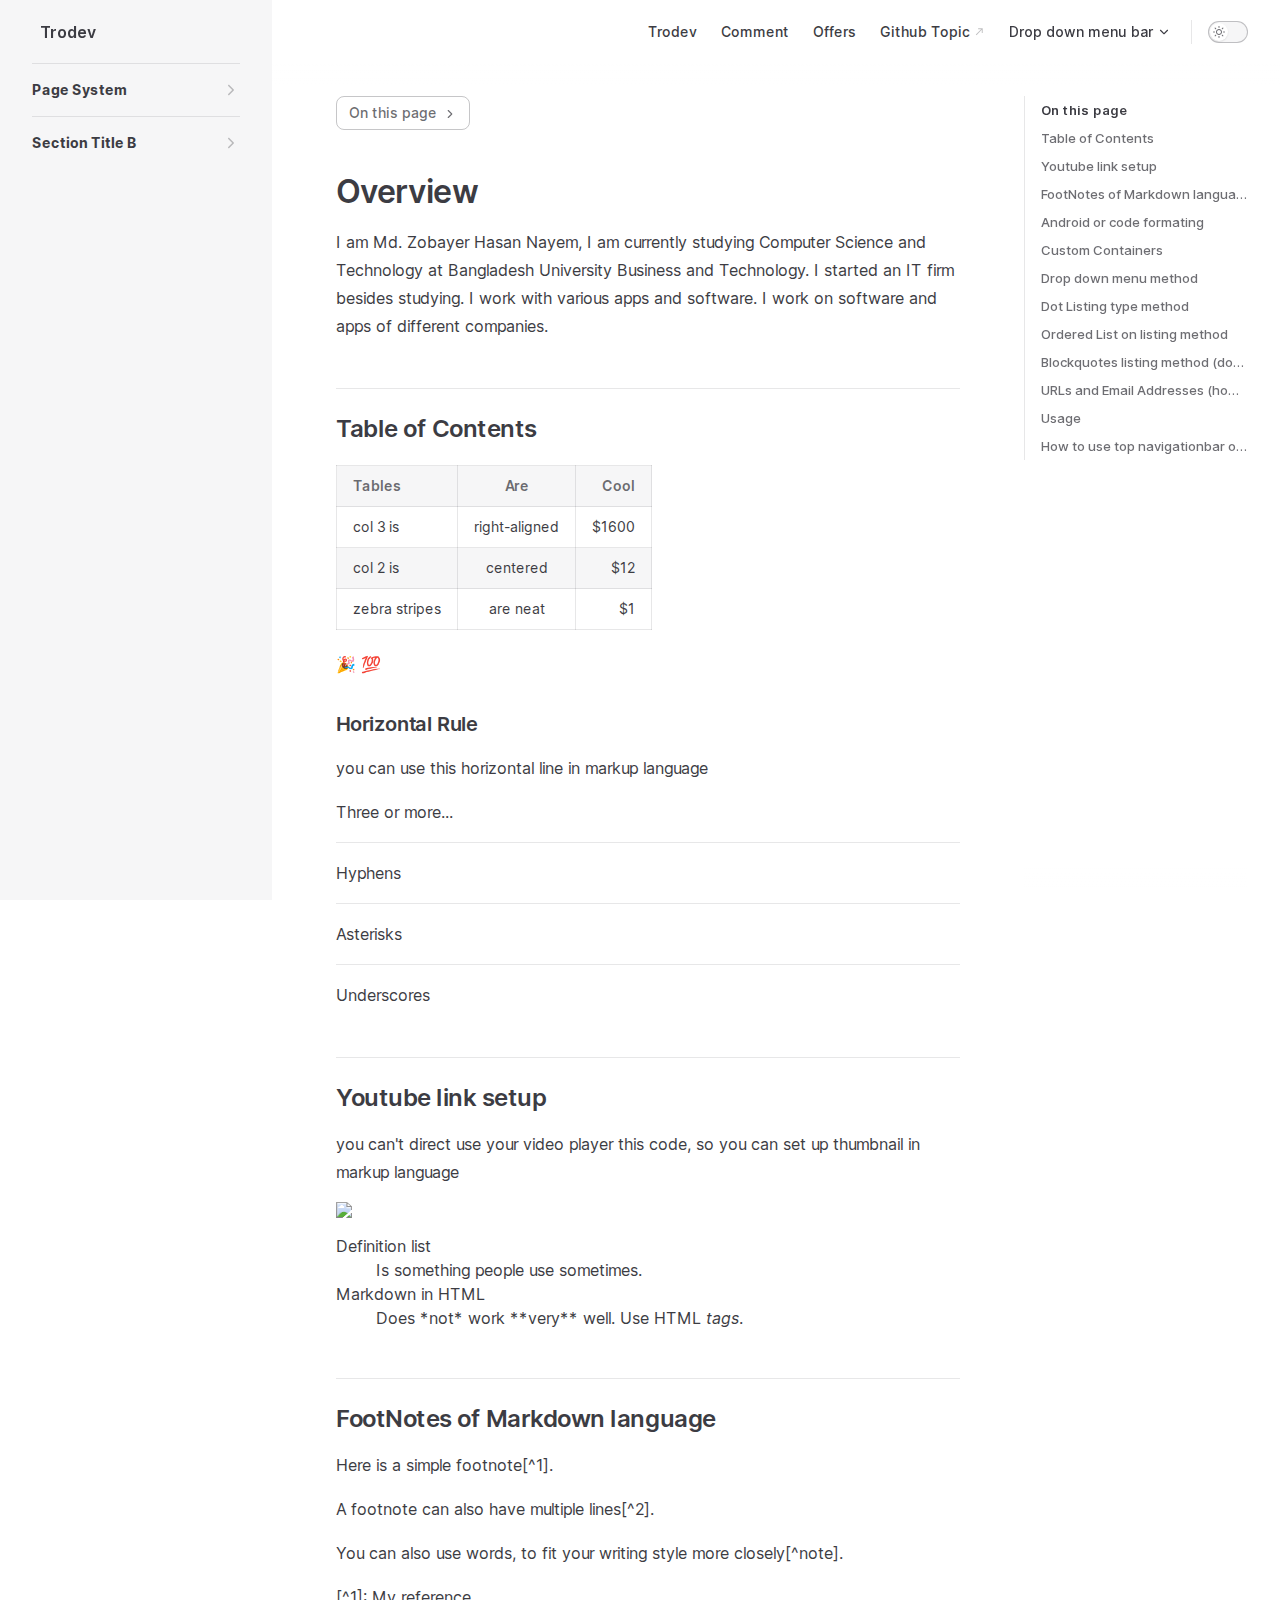
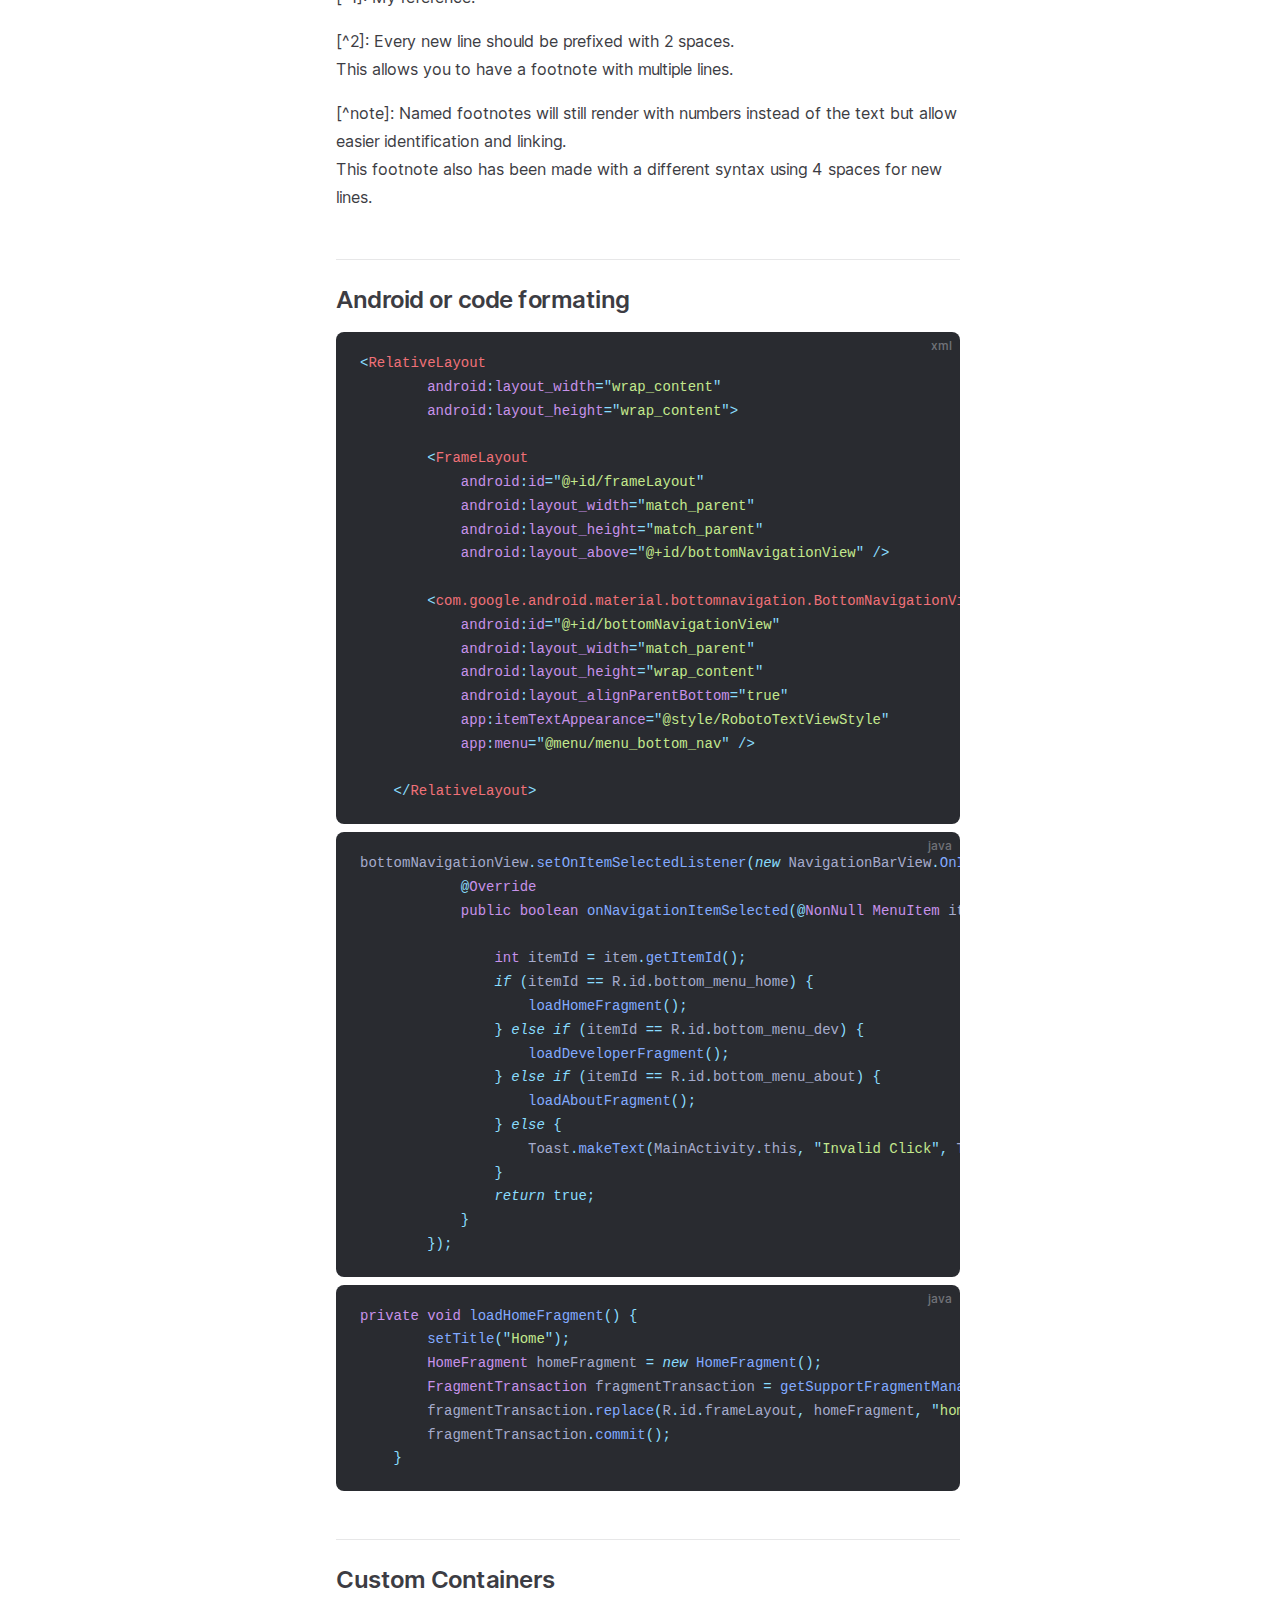
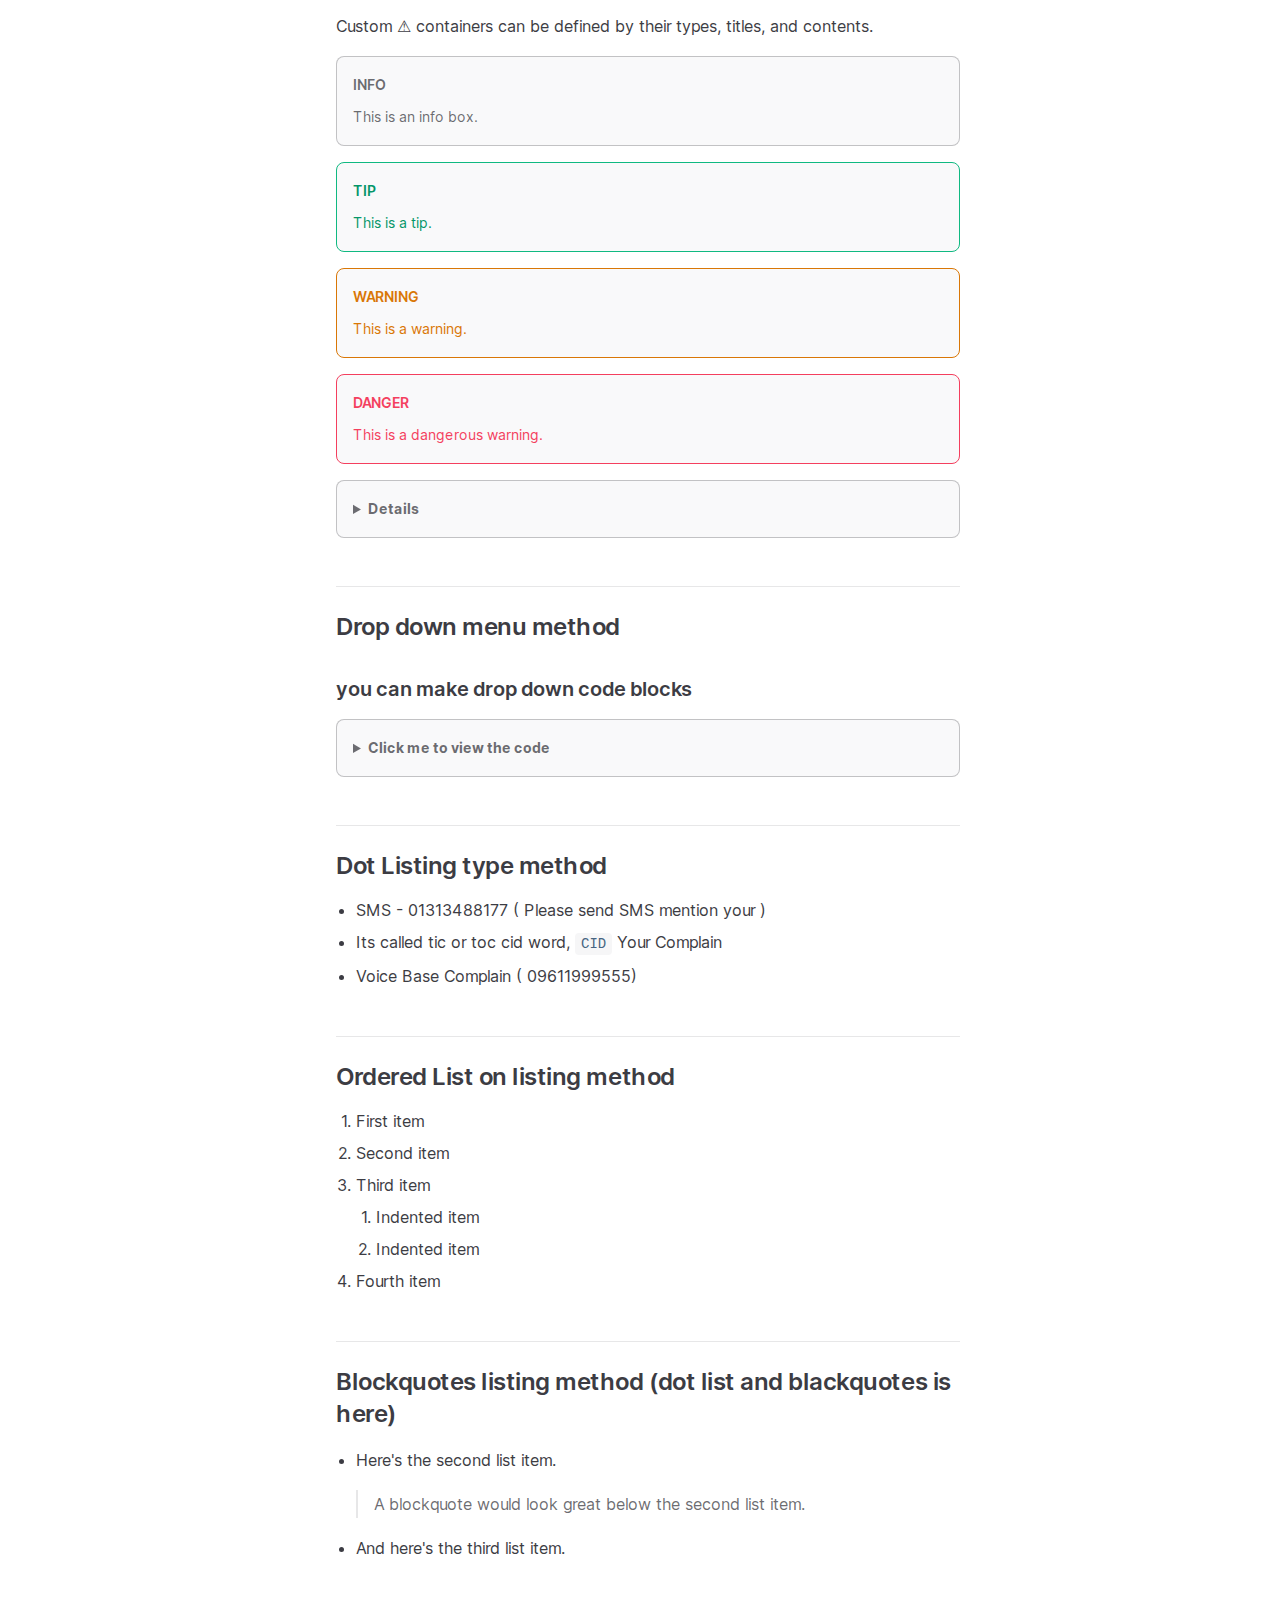
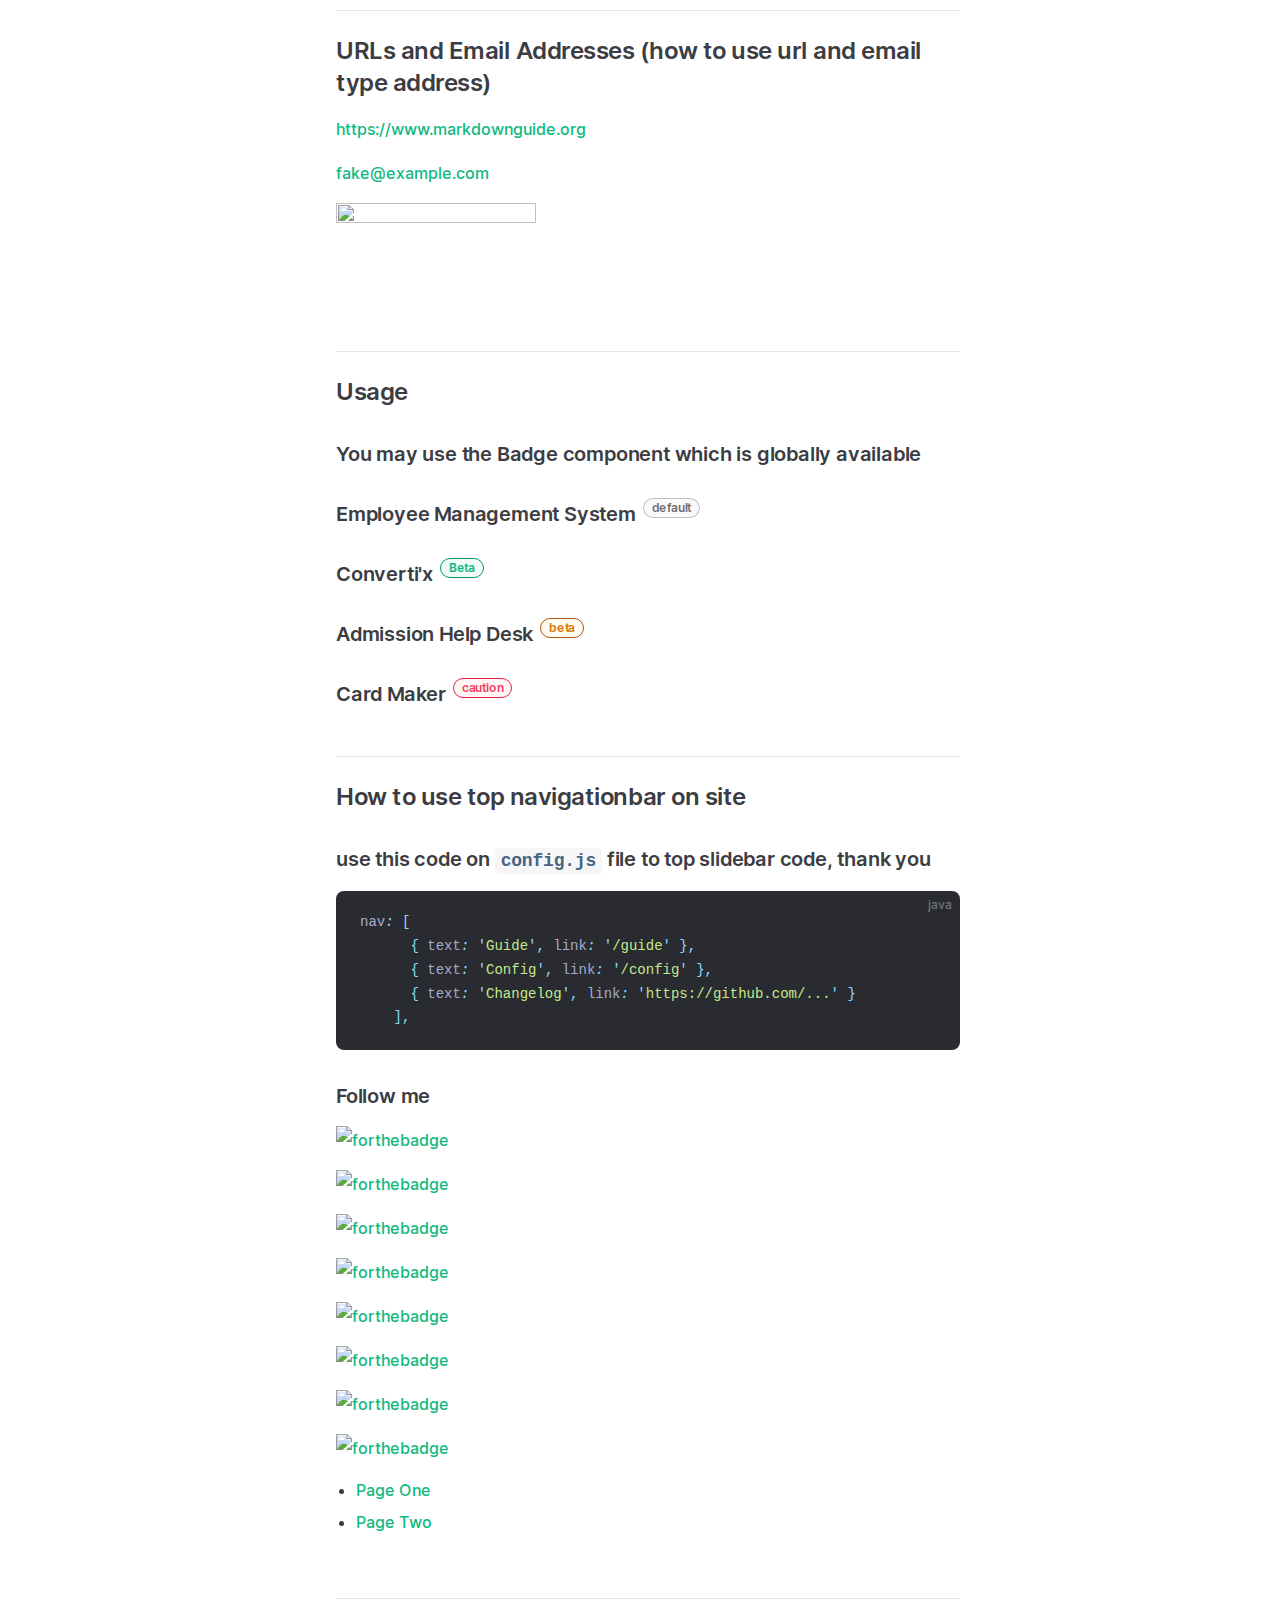
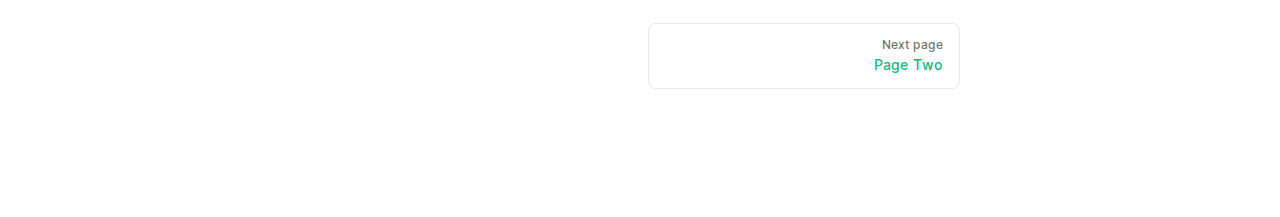
==== offers/index.html @ 1a34e414 "upload" ====
<!DOCTYPE html>
<html lang="en-US" dir="ltr">
  <head>
    <meta charset="utf-8">
    <meta name="viewport" content="width=device-width,initial-scale=1">
    <title>Overview | VitePress</title>
    <meta name="description" content="A VitePress site">
    <link rel="preload stylesheet" href="/assets/style.7b8b1841.css" as="style">
    <script type="module" src="/assets/app.e21450f7.js"></script>
    <link rel="preload" href="/assets/inter-roman-latin.2ed14f66.woff2" as="font" type="font/woff2" crossorigin="">
  <link rel="modulepreload" href="/assets/chunks/framework.d7e37bdc.js">
  <link rel="modulepreload" href="/assets/chunks/theme.c1c2a19f.js">
  <link rel="modulepreload" href="/assets/offers_index.md.376a1ff5.lean.js">
  <script id="check-dark-light">(()=>{const e=localStorage.getItem("vitepress-theme-appearance")||"",a=window.matchMedia("(prefers-color-scheme: dark)").matches;(!e||e==="auto"?a:e==="dark")&&document.documentElement.classList.add("dark")})();</script>
  </head>
  <body>
    <div id="app"><div class="Layout" data-v-b2cf3e0b><!--[--><!--]--><!--[--><span tabindex="-1" data-v-c8616af1></span><a href="#VPContent" class="VPSkipLink visually-hidden" data-v-c8616af1> Skip to content </a><!--]--><!----><header class="VPNav" data-v-b2cf3e0b data-v-7e5bc4a5><div class="VPNavBar has-sidebar" data-v-7e5bc4a5 data-v-94c81dcc><div class="container" data-v-94c81dcc><div class="title" data-v-94c81dcc><div class="VPNavBarTitle has-sidebar" data-v-94c81dcc data-v-f4ef19a3><a class="title" href="/" data-v-f4ef19a3><!--[--><!--]--><!--[--><img class="VPImage logo" src="/asstes/trodev.png" alt data-v-6db2186b><!--]--><!--[-->Trodev<!--]--><!--[--><!--]--></a></div></div><div class="content" data-v-94c81dcc><div class="curtain" data-v-94c81dcc></div><div class="content-body" data-v-94c81dcc><!--[--><!--]--><div class="VPNavBarSearch search" style="--vp-meta-key:&#39;Meta&#39;;" data-v-94c81dcc><!----></div><nav aria-labelledby="main-nav-aria-label" class="VPNavBarMenu menu" data-v-94c81dcc data-v-7f418b0f><span id="main-nav-aria-label" class="visually-hidden" data-v-7f418b0f>Main Navigation</span><!--[--><!--[--><a class="VPLink link VPNavBarMenuLink" href="/index.html" tabindex="0" data-v-7f418b0f data-v-37adc828 data-v-8f4dc553><!--[-->Trodev<!--]--><!----></a><!--]--><!--[--><a class="VPLink link VPNavBarMenuLink" href="/page-two.html" tabindex="0" data-v-7f418b0f data-v-37adc828 data-v-8f4dc553><!--[-->Comment<!--]--><!----></a><!--]--><!--[--><a class="VPLink link VPNavBarMenuLink" href="/offers/index.html" tabindex="0" data-v-7f418b0f data-v-37adc828 data-v-8f4dc553><!--[-->Offers<!--]--><!----></a><!--]--><!--[--><a class="VPLink link VPNavBarMenuLink" href="https://github.com/zobayerdev/" target="_blank" rel="noreferrer" tabindex="0" data-v-7f418b0f data-v-37adc828 data-v-8f4dc553><!--[-->Github Topic<!--]--><svg xmlns="http://www.w3.org/2000/svg" aria-hidden="true" focusable="false" height="24px" viewbox="0 0 24 24" width="24px" class="icon" data-v-8f4dc553><path d="M0 0h24v24H0V0z" fill="none"></path><path d="M9 5v2h6.59L4 18.59 5.41 20 17 8.41V15h2V5H9z"></path></svg></a><!--]--><!--[--><div class="VPFlyout VPNavBarMenuGroup" data-v-7f418b0f data-v-764effdf><button type="button" class="button" aria-haspopup="true" aria-expanded="false" data-v-764effdf><span class="text" data-v-764effdf><!----> Drop down menu bar <svg xmlns="http://www.w3.org/2000/svg" aria-hidden="true" focusable="false" viewbox="0 0 24 24" class="text-icon" data-v-764effdf><path d="M12,16c-0.3,0-0.5-0.1-0.7-0.3l-6-6c-0.4-0.4-0.4-1,0-1.4s1-0.4,1.4,0l5.3,5.3l5.3-5.3c0.4-0.4,1-0.4,1.4,0s0.4,1,0,1.4l-6,6C12.5,15.9,12.3,16,12,16z"></path></svg></span></button><div class="menu" data-v-764effdf><div class="VPMenu" data-v-764effdf data-v-e7ea1737><div class="items" data-v-e7ea1737><!--[--><!--[--><div class="VPMenuLink" data-v-e7ea1737 data-v-d2c93bab><a class="VPLink link" href="/item-1.html" data-v-d2c93bab data-v-8f4dc553><!--[-->Item A<!--]--><!----></a></div><!--]--><!--[--><div class="VPMenuLink" data-v-e7ea1737 data-v-d2c93bab><a class="VPLink link" href="/item-2.html" data-v-d2c93bab data-v-8f4dc553><!--[-->Item B<!--]--><!----></a></div><!--]--><!--[--><div class="VPMenuLink" data-v-e7ea1737 data-v-d2c93bab><a class="VPLink link" href="/item-3.html" data-v-d2c93bab data-v-8f4dc553><!--[-->Item C<!--]--><!----></a></div><!--]--><!--]--></div><!--[--><!--]--></div></div></div><!--]--><!--]--></nav><!----><div class="VPNavBarAppearance appearance" data-v-94c81dcc data-v-f6a63727><label title="toggle dark mode" data-v-f6a63727 data-v-a9c8afb8><button class="VPSwitch VPSwitchAppearance" type="button" role="switch" aria-checked="false" data-v-a9c8afb8 data-v-f3c41672><span class="check" data-v-f3c41672><span class="icon" data-v-f3c41672><!--[--><svg xmlns="http://www.w3.org/2000/svg" aria-hidden="true" focusable="false" viewbox="0 0 24 24" class="sun" data-v-a9c8afb8><path d="M12,18c-3.3,0-6-2.7-6-6s2.7-6,6-6s6,2.7,6,6S15.3,18,12,18zM12,8c-2.2,0-4,1.8-4,4c0,2.2,1.8,4,4,4c2.2,0,4-1.8,4-4C16,9.8,14.2,8,12,8z"></path><path d="M12,4c-0.6,0-1-0.4-1-1V1c0-0.6,0.4-1,1-1s1,0.4,1,1v2C13,3.6,12.6,4,12,4z"></path><path d="M12,24c-0.6,0-1-0.4-1-1v-2c0-0.6,0.4-1,1-1s1,0.4,1,1v2C13,23.6,12.6,24,12,24z"></path><path d="M5.6,6.6c-0.3,0-0.5-0.1-0.7-0.3L3.5,4.9c-0.4-0.4-0.4-1,0-1.4s1-0.4,1.4,0l1.4,1.4c0.4,0.4,0.4,1,0,1.4C6.2,6.5,5.9,6.6,5.6,6.6z"></path><path d="M19.8,20.8c-0.3,0-0.5-0.1-0.7-0.3l-1.4-1.4c-0.4-0.4-0.4-1,0-1.4s1-0.4,1.4,0l1.4,1.4c0.4,0.4,0.4,1,0,1.4C20.3,20.7,20,20.8,19.8,20.8z"></path><path d="M3,13H1c-0.6,0-1-0.4-1-1s0.4-1,1-1h2c0.6,0,1,0.4,1,1S3.6,13,3,13z"></path><path d="M23,13h-2c-0.6,0-1-0.4-1-1s0.4-1,1-1h2c0.6,0,1,0.4,1,1S23.6,13,23,13z"></path><path d="M4.2,20.8c-0.3,0-0.5-0.1-0.7-0.3c-0.4-0.4-0.4-1,0-1.4l1.4-1.4c0.4-0.4,1-0.4,1.4,0s0.4,1,0,1.4l-1.4,1.4C4.7,20.7,4.5,20.8,4.2,20.8z"></path><path d="M18.4,6.6c-0.3,0-0.5-0.1-0.7-0.3c-0.4-0.4-0.4-1,0-1.4l1.4-1.4c0.4-0.4,1-0.4,1.4,0s0.4,1,0,1.4l-1.4,1.4C18.9,6.5,18.6,6.6,18.4,6.6z"></path></svg><svg xmlns="http://www.w3.org/2000/svg" aria-hidden="true" focusable="false" viewbox="0 0 24 24" class="moon" data-v-a9c8afb8><path d="M12.1,22c-0.3,0-0.6,0-0.9,0c-5.5-0.5-9.5-5.4-9-10.9c0.4-4.8,4.2-8.6,9-9c0.4,0,0.8,0.2,1,0.5c0.2,0.3,0.2,0.8-0.1,1.1c-2,2.7-1.4,6.4,1.3,8.4c2.1,1.6,5,1.6,7.1,0c0.3-0.2,0.7-0.3,1.1-0.1c0.3,0.2,0.5,0.6,0.5,1c-0.2,2.7-1.5,5.1-3.6,6.8C16.6,21.2,14.4,22,12.1,22zM9.3,4.4c-2.9,1-5,3.6-5.2,6.8c-0.4,4.4,2.8,8.3,7.2,8.7c2.1,0.2,4.2-0.4,5.8-1.8c1.1-0.9,1.9-2.1,2.4-3.4c-2.5,0.9-5.3,0.5-7.5-1.1C9.2,11.4,8.1,7.7,9.3,4.4z"></path></svg><!--]--></span></span></button></label></div><!----><div class="VPFlyout VPNavBarExtra extra" data-v-94c81dcc data-v-40855f84 data-v-764effdf><button type="button" class="button" aria-haspopup="true" aria-expanded="false" aria-label="extra navigation" data-v-764effdf><svg xmlns="http://www.w3.org/2000/svg" aria-hidden="true" focusable="false" viewbox="0 0 24 24" class="icon" data-v-764effdf><circle cx="12" cy="12" r="2"></circle><circle cx="19" cy="12" r="2"></circle><circle cx="5" cy="12" r="2"></circle></svg></button><div class="menu" data-v-764effdf><div class="VPMenu" data-v-764effdf data-v-e7ea1737><!----><!--[--><!--[--><!----><div class="group" data-v-40855f84><div class="item appearance" data-v-40855f84><p class="label" data-v-40855f84>Appearance</p><div class="appearance-action" data-v-40855f84><label title="toggle dark mode" data-v-40855f84 data-v-a9c8afb8><button class="VPSwitch VPSwitchAppearance" type="button" role="switch" aria-checked="false" data-v-a9c8afb8 data-v-f3c41672><span class="check" data-v-f3c41672><span class="icon" data-v-f3c41672><!--[--><svg xmlns="http://www.w3.org/2000/svg" aria-hidden="true" focusable="false" viewbox="0 0 24 24" class="sun" data-v-a9c8afb8><path d="M12,18c-3.3,0-6-2.7-6-6s2.7-6,6-6s6,2.7,6,6S15.3,18,12,18zM12,8c-2.2,0-4,1.8-4,4c0,2.2,1.8,4,4,4c2.2,0,4-1.8,4-4C16,9.8,14.2,8,12,8z"></path><path d="M12,4c-0.6,0-1-0.4-1-1V1c0-0.6,0.4-1,1-1s1,0.4,1,1v2C13,3.6,12.6,4,12,4z"></path><path d="M12,24c-0.6,0-1-0.4-1-1v-2c0-0.6,0.4-1,1-1s1,0.4,1,1v2C13,23.6,12.6,24,12,24z"></path><path d="M5.6,6.6c-0.3,0-0.5-0.1-0.7-0.3L3.5,4.9c-0.4-0.4-0.4-1,0-1.4s1-0.4,1.4,0l1.4,1.4c0.4,0.4,0.4,1,0,1.4C6.2,6.5,5.9,6.6,5.6,6.6z"></path><path d="M19.8,20.8c-0.3,0-0.5-0.1-0.7-0.3l-1.4-1.4c-0.4-0.4-0.4-1,0-1.4s1-0.4,1.4,0l1.4,1.4c0.4,0.4,0.4,1,0,1.4C20.3,20.7,20,20.8,19.8,20.8z"></path><path d="M3,13H1c-0.6,0-1-0.4-1-1s0.4-1,1-1h2c0.6,0,1,0.4,1,1S3.6,13,3,13z"></path><path d="M23,13h-2c-0.6,0-1-0.4-1-1s0.4-1,1-1h2c0.6,0,1,0.4,1,1S23.6,13,23,13z"></path><path d="M4.2,20.8c-0.3,0-0.5-0.1-0.7-0.3c-0.4-0.4-0.4-1,0-1.4l1.4-1.4c0.4-0.4,1-0.4,1.4,0s0.4,1,0,1.4l-1.4,1.4C4.7,20.7,4.5,20.8,4.2,20.8z"></path><path d="M18.4,6.6c-0.3,0-0.5-0.1-0.7-0.3c-0.4-0.4-0.4-1,0-1.4l1.4-1.4c0.4-0.4,1-0.4,1.4,0s0.4,1,0,1.4l-1.4,1.4C18.9,6.5,18.6,6.6,18.4,6.6z"></path></svg><svg xmlns="http://www.w3.org/2000/svg" aria-hidden="true" focusable="false" viewbox="0 0 24 24" class="moon" data-v-a9c8afb8><path d="M12.1,22c-0.3,0-0.6,0-0.9,0c-5.5-0.5-9.5-5.4-9-10.9c0.4-4.8,4.2-8.6,9-9c0.4,0,0.8,0.2,1,0.5c0.2,0.3,0.2,0.8-0.1,1.1c-2,2.7-1.4,6.4,1.3,8.4c2.1,1.6,5,1.6,7.1,0c0.3-0.2,0.7-0.3,1.1-0.1c0.3,0.2,0.5,0.6,0.5,1c-0.2,2.7-1.5,5.1-3.6,6.8C16.6,21.2,14.4,22,12.1,22zM9.3,4.4c-2.9,1-5,3.6-5.2,6.8c-0.4,4.4,2.8,8.3,7.2,8.7c2.1,0.2,4.2-0.4,5.8-1.8c1.1-0.9,1.9-2.1,2.4-3.4c-2.5,0.9-5.3,0.5-7.5-1.1C9.2,11.4,8.1,7.7,9.3,4.4z"></path></svg><!--]--></span></span></button></label></div></div></div><!----><!--]--><!--]--></div></div></div><!--[--><!--]--><button type="button" class="VPNavBarHamburger hamburger" aria-label="mobile navigation" aria-expanded="false" aria-controls="VPNavScreen" data-v-94c81dcc data-v-e5dd9c1c><span class="container" data-v-e5dd9c1c><span class="top" data-v-e5dd9c1c></span><span class="middle" data-v-e5dd9c1c></span><span class="bottom" data-v-e5dd9c1c></span></span></button></div></div></div></div><!----></header><div class="VPLocalNav" data-v-b2cf3e0b data-v-392e1bf8><button class="menu" aria-expanded="false" aria-controls="VPSidebarNav" data-v-392e1bf8><svg xmlns="http://www.w3.org/2000/svg" aria-hidden="true" focusable="false" viewbox="0 0 24 24" class="menu-icon" data-v-392e1bf8><path d="M17,11H3c-0.6,0-1-0.4-1-1s0.4-1,1-1h14c0.6,0,1,0.4,1,1S17.6,11,17,11z"></path><path d="M21,7H3C2.4,7,2,6.6,2,6s0.4-1,1-1h18c0.6,0,1,0.4,1,1S21.6,7,21,7z"></path><path d="M21,15H3c-0.6,0-1-0.4-1-1s0.4-1,1-1h18c0.6,0,1,0.4,1,1S21.6,15,21,15z"></path><path d="M17,19H3c-0.6,0-1-0.4-1-1s0.4-1,1-1h14c0.6,0,1,0.4,1,1S17.6,19,17,19z"></path></svg><span class="menu-text" data-v-392e1bf8>Menu</span></button><div class="VPLocalNavOutlineDropdown" style="--vp-vh:0px;" data-v-392e1bf8 data-v-079b16a8><button data-v-079b16a8>Return to top</button><!----></div></div><aside class="VPSidebar" data-v-b2cf3e0b data-v-af16598e><div class="curtain" data-v-af16598e></div><nav class="nav" id="VPSidebarNav" aria-labelledby="sidebar-aria-label" tabindex="-1" data-v-af16598e><span class="visually-hidden" id="sidebar-aria-label" data-v-af16598e> Sidebar Navigation </span><!--[--><!--]--><!--[--><div class="group" data-v-af16598e><section class="VPSidebarItem level-0 collapsible collapsed" data-v-af16598e data-v-c4656e6d><div class="item" role="button" tabindex="0" data-v-c4656e6d><div class="indicator" data-v-c4656e6d></div><h2 class="text" data-v-c4656e6d>Page System</h2><div class="caret" role="button" aria-label="toggle section" tabindex="0" data-v-c4656e6d><svg xmlns="http://www.w3.org/2000/svg" aria-hidden="true" focusable="false" viewbox="0 0 24 24" class="caret-icon" data-v-c4656e6d><path d="M9,19c-0.3,0-0.5-0.1-0.7-0.3c-0.4-0.4-0.4-1,0-1.4l5.3-5.3L8.3,6.7c-0.4-0.4-0.4-1,0-1.4s1-0.4,1.4,0l6,6c0.4,0.4,0.4,1,0,1.4l-6,6C9.5,18.9,9.3,19,9,19z"></path></svg></div></div><div class="items" data-v-c4656e6d><!--[--><div class="VPSidebarItem level-1 is-link" data-v-c4656e6d data-v-c4656e6d><div class="item" data-v-c4656e6d><div class="indicator" data-v-c4656e6d></div><a class="VPLink link link" href="/page-two.html" data-v-c4656e6d data-v-8f4dc553><!--[--><p class="text" data-v-c4656e6d>Page Two</p><!--]--><!----></a><!----></div><!----></div><div class="VPSidebarItem level-1 is-link" data-v-c4656e6d data-v-c4656e6d><div class="item" data-v-c4656e6d><div class="indicator" data-v-c4656e6d></div><a class="VPLink link link" href="/offers/page-three.html" data-v-c4656e6d data-v-8f4dc553><!--[--><p class="text" data-v-c4656e6d>Page Three</p><!--]--><!----></a><!----></div><!----></div><!--]--></div></section></div><div class="group" data-v-af16598e><section class="VPSidebarItem level-0 collapsible collapsed" data-v-af16598e data-v-c4656e6d><div class="item" role="button" tabindex="0" data-v-c4656e6d><div class="indicator" data-v-c4656e6d></div><h2 class="text" data-v-c4656e6d>Section Title B</h2><div class="caret" role="button" aria-label="toggle section" tabindex="0" data-v-c4656e6d><svg xmlns="http://www.w3.org/2000/svg" aria-hidden="true" focusable="false" viewbox="0 0 24 24" class="caret-icon" data-v-c4656e6d><path d="M9,19c-0.3,0-0.5-0.1-0.7-0.3c-0.4-0.4-0.4-1,0-1.4l5.3-5.3L8.3,6.7c-0.4-0.4-0.4-1,0-1.4s1-0.4,1.4,0l6,6c0.4,0.4,0.4,1,0,1.4l-6,6C9.5,18.9,9.3,19,9,19z"></path></svg></div></div><div class="items" data-v-c4656e6d><!--[--><div class="VPSidebarItem level-1 is-link" data-v-c4656e6d data-v-c4656e6d><div class="item" data-v-c4656e6d><div class="indicator" data-v-c4656e6d></div><a class="VPLink link link" href="/item-c.html" data-v-c4656e6d data-v-8f4dc553><!--[--><p class="text" data-v-c4656e6d>Item C</p><!--]--><!----></a><!----></div><!----></div><div class="VPSidebarItem level-1 is-link" data-v-c4656e6d data-v-c4656e6d><div class="item" data-v-c4656e6d><div class="indicator" data-v-c4656e6d></div><a class="VPLink link link" href="/item-d.html" data-v-c4656e6d data-v-8f4dc553><!--[--><p class="text" data-v-c4656e6d>Item D</p><!--]--><!----></a><!----></div><!----></div><!--]--></div></section></div><!--]--><!--[--><!--]--></nav></aside><div class="VPContent has-sidebar" id="VPContent" data-v-b2cf3e0b data-v-a494bd1d><div class="VPDoc has-sidebar has-aside" data-v-a494bd1d data-v-c4b0d3cf><!--[--><!--]--><div class="container" data-v-c4b0d3cf><div class="aside" data-v-c4b0d3cf><div class="aside-curtain" data-v-c4b0d3cf></div><div class="aside-container" data-v-c4b0d3cf><div class="aside-content" data-v-c4b0d3cf><div class="VPDocAside" data-v-c4b0d3cf data-v-3f215769><!--[--><!--]--><!--[--><!--]--><div class="VPDocAsideOutline" data-v-3f215769 data-v-ff0f39c8><div class="content" data-v-ff0f39c8><div class="outline-marker" data-v-ff0f39c8></div><div class="outline-title" data-v-ff0f39c8>On this page</div><nav aria-labelledby="doc-outline-aria-label" data-v-ff0f39c8><span class="visually-hidden" id="doc-outline-aria-label" data-v-ff0f39c8> Table of Contents for current page </span><ul class="root" data-v-ff0f39c8 data-v-9a431c33><!--[--><!--]--></ul></nav></div></div><!--[--><!--]--><div class="spacer" data-v-3f215769></div><!--[--><!--]--><!----><!--[--><!--]--><!--[--><!--]--></div></div></div></div><div class="content" data-v-c4b0d3cf><div class="content-container" data-v-c4b0d3cf><!--[--><!--]--><!----><main class="main" data-v-c4b0d3cf><div style="position:relative;" class="vp-doc _offers_index" data-v-c4b0d3cf><div><h1 id="overview" tabindex="-1">Overview <a class="header-anchor" href="#overview" aria-label="Permalink to &quot;Overview&quot;">​</a></h1><p>I am Md. Zobayer Hasan Nayem, I am currently studying Computer Science and Technology at Bangladesh University Business and Technology. I started an IT firm besides studying. I work with various apps and software. I work on software and apps of different companies.</p><h2 id="table-of-contents" tabindex="-1">Table of Contents <a class="header-anchor" href="#table-of-contents" aria-label="Permalink to &quot;Table of Contents&quot;">​</a></h2><table><thead><tr><th>Tables</th><th style="text-align:center;">Are</th><th style="text-align:right;">Cool</th></tr></thead><tbody><tr><td>col 3 is</td><td style="text-align:center;">right-aligned</td><td style="text-align:right;">$1600</td></tr><tr><td>col 2 is</td><td style="text-align:center;">centered</td><td style="text-align:right;">$12</td></tr><tr><td>zebra stripes</td><td style="text-align:center;">are neat</td><td style="text-align:right;">$1</td></tr></tbody></table><p>🎉 💯</p><h3 id="horizontal-rule" tabindex="-1">Horizontal Rule <a class="header-anchor" href="#horizontal-rule" aria-label="Permalink to &quot;Horizontal Rule&quot;">​</a></h3><p>you can use this horizontal line in markup language</p><p>Three or more...</p><hr><p>Hyphens</p><hr><p>Asterisks</p><hr><p>Underscores</p><h2 id="youtube-link-setup" tabindex="-1">Youtube link setup <a class="header-anchor" href="#youtube-link-setup" aria-label="Permalink to &quot;Youtube link setup&quot;">​</a></h2><p>you can&#39;t direct use your video player this code, so you can set up thumbnail in markup language</p><p><a href="https://www.youtube.com/@zobayerdev/featured" target="_blank"><img src="https://mdg.imgix.net/assets/images/albuquerque.jpg?auto=format&amp;fit=clip&amp;q=40&amp;w=1080" width="80%" height="40%"></a></p><dl><dt>Definition list</dt><dd>Is something people use sometimes.</dd><dt>Markdown in HTML</dt><dd>Does *not* work **very** well. Use HTML <em>tags</em>.</dd></dl><h2 id="footnotes-of-markdown-language" tabindex="-1">FootNotes of Markdown language <a class="header-anchor" href="#footnotes-of-markdown-language" aria-label="Permalink to &quot;FootNotes of Markdown language&quot;">​</a></h2><p>Here is a simple footnote[^1].</p><p>A footnote can also have multiple lines[^2].</p><p>You can also use words, to fit your writing style more closely[^note].</p><p>[^1]: My reference.</p><p>[^2]: Every new line should be prefixed with 2 spaces.<br> This allows you to have a footnote with multiple lines.</p><p>[^note]: Named footnotes will still render with numbers instead of the text but allow easier identification and linking.<br> This footnote also has been made with a different syntax using 4 spaces for new lines.</p><h2 id="android-or-code-formating" tabindex="-1">Android or code formating <a class="header-anchor" href="#android-or-code-formating" aria-label="Permalink to &quot;Android or code formating&quot;">​</a></h2><div class="language-xml"><button title="Copy Code" class="copy"></button><span class="lang">xml</span><pre class="shiki material-theme-palenight"><code><span class="line"><span style="color:#89DDFF;">&lt;</span><span style="color:#F07178;">RelativeLayout</span></span>
<span class="line"><span style="color:#89DDFF;">        </span><span style="color:#C792EA;">android</span><span style="color:#89DDFF;">:</span><span style="color:#C792EA;">layout_width</span><span style="color:#89DDFF;">=</span><span style="color:#89DDFF;">&quot;</span><span style="color:#C3E88D;">wrap_content</span><span style="color:#89DDFF;">&quot;</span></span>
<span class="line"><span style="color:#89DDFF;">        </span><span style="color:#C792EA;">android</span><span style="color:#89DDFF;">:</span><span style="color:#C792EA;">layout_height</span><span style="color:#89DDFF;">=</span><span style="color:#89DDFF;">&quot;</span><span style="color:#C3E88D;">wrap_content</span><span style="color:#89DDFF;">&quot;</span><span style="color:#89DDFF;">&gt;</span></span>
<span class="line"></span>
<span class="line"><span style="color:#A6ACCD;">        </span><span style="color:#89DDFF;">&lt;</span><span style="color:#F07178;">FrameLayout</span></span>
<span class="line"><span style="color:#89DDFF;">            </span><span style="color:#C792EA;">android</span><span style="color:#89DDFF;">:</span><span style="color:#C792EA;">id</span><span style="color:#89DDFF;">=</span><span style="color:#89DDFF;">&quot;</span><span style="color:#C3E88D;">@+id/frameLayout</span><span style="color:#89DDFF;">&quot;</span></span>
<span class="line"><span style="color:#89DDFF;">            </span><span style="color:#C792EA;">android</span><span style="color:#89DDFF;">:</span><span style="color:#C792EA;">layout_width</span><span style="color:#89DDFF;">=</span><span style="color:#89DDFF;">&quot;</span><span style="color:#C3E88D;">match_parent</span><span style="color:#89DDFF;">&quot;</span></span>
<span class="line"><span style="color:#89DDFF;">            </span><span style="color:#C792EA;">android</span><span style="color:#89DDFF;">:</span><span style="color:#C792EA;">layout_height</span><span style="color:#89DDFF;">=</span><span style="color:#89DDFF;">&quot;</span><span style="color:#C3E88D;">match_parent</span><span style="color:#89DDFF;">&quot;</span></span>
<span class="line"><span style="color:#89DDFF;">            </span><span style="color:#C792EA;">android</span><span style="color:#89DDFF;">:</span><span style="color:#C792EA;">layout_above</span><span style="color:#89DDFF;">=</span><span style="color:#89DDFF;">&quot;</span><span style="color:#C3E88D;">@+id/bottomNavigationView</span><span style="color:#89DDFF;">&quot;</span><span style="color:#89DDFF;"> /&gt;</span></span>
<span class="line"></span>
<span class="line"><span style="color:#A6ACCD;">        </span><span style="color:#89DDFF;">&lt;</span><span style="color:#F07178;">com.google.android.material.bottomnavigation.BottomNavigationView</span></span>
<span class="line"><span style="color:#89DDFF;">            </span><span style="color:#C792EA;">android</span><span style="color:#89DDFF;">:</span><span style="color:#C792EA;">id</span><span style="color:#89DDFF;">=</span><span style="color:#89DDFF;">&quot;</span><span style="color:#C3E88D;">@+id/bottomNavigationView</span><span style="color:#89DDFF;">&quot;</span></span>
<span class="line"><span style="color:#89DDFF;">            </span><span style="color:#C792EA;">android</span><span style="color:#89DDFF;">:</span><span style="color:#C792EA;">layout_width</span><span style="color:#89DDFF;">=</span><span style="color:#89DDFF;">&quot;</span><span style="color:#C3E88D;">match_parent</span><span style="color:#89DDFF;">&quot;</span></span>
<span class="line"><span style="color:#89DDFF;">            </span><span style="color:#C792EA;">android</span><span style="color:#89DDFF;">:</span><span style="color:#C792EA;">layout_height</span><span style="color:#89DDFF;">=</span><span style="color:#89DDFF;">&quot;</span><span style="color:#C3E88D;">wrap_content</span><span style="color:#89DDFF;">&quot;</span></span>
<span class="line"><span style="color:#89DDFF;">            </span><span style="color:#C792EA;">android</span><span style="color:#89DDFF;">:</span><span style="color:#C792EA;">layout_alignParentBottom</span><span style="color:#89DDFF;">=</span><span style="color:#89DDFF;">&quot;</span><span style="color:#C3E88D;">true</span><span style="color:#89DDFF;">&quot;</span></span>
<span class="line"><span style="color:#89DDFF;">            </span><span style="color:#C792EA;">app</span><span style="color:#89DDFF;">:</span><span style="color:#C792EA;">itemTextAppearance</span><span style="color:#89DDFF;">=</span><span style="color:#89DDFF;">&quot;</span><span style="color:#C3E88D;">@style/RobotoTextViewStyle</span><span style="color:#89DDFF;">&quot;</span></span>
<span class="line"><span style="color:#89DDFF;">            </span><span style="color:#C792EA;">app</span><span style="color:#89DDFF;">:</span><span style="color:#C792EA;">menu</span><span style="color:#89DDFF;">=</span><span style="color:#89DDFF;">&quot;</span><span style="color:#C3E88D;">@menu/menu_bottom_nav</span><span style="color:#89DDFF;">&quot;</span><span style="color:#89DDFF;"> /&gt;</span></span>
<span class="line"></span>
<span class="line"><span style="color:#A6ACCD;">    </span><span style="color:#89DDFF;">&lt;/</span><span style="color:#F07178;">RelativeLayout</span><span style="color:#89DDFF;">&gt;</span></span></code></pre></div><div class="language-java"><button title="Copy Code" class="copy"></button><span class="lang">java</span><pre class="shiki material-theme-palenight"><code><span class="line"><span style="color:#A6ACCD;">bottomNavigationView</span><span style="color:#89DDFF;">.</span><span style="color:#82AAFF;">setOnItemSelectedListener</span><span style="color:#89DDFF;">(</span><span style="color:#89DDFF;font-style:italic;">new</span><span style="color:#A6ACCD;"> NavigationBarView</span><span style="color:#89DDFF;">.</span><span style="color:#82AAFF;">OnItemSelectedListener</span><span style="color:#89DDFF;">()</span><span style="color:#A6ACCD;"> </span><span style="color:#89DDFF;">{</span></span>
<span class="line"><span style="color:#A6ACCD;">            </span><span style="color:#89DDFF;">@</span><span style="color:#C792EA;">Override</span></span>
<span class="line"><span style="color:#A6ACCD;">            </span><span style="color:#C792EA;">public</span><span style="color:#A6ACCD;"> </span><span style="color:#C792EA;">boolean</span><span style="color:#A6ACCD;"> </span><span style="color:#82AAFF;">onNavigationItemSelected</span><span style="color:#89DDFF;">(@</span><span style="color:#C792EA;">NonNull</span><span style="color:#A6ACCD;"> </span><span style="color:#C792EA;">MenuItem</span><span style="color:#A6ACCD;"> item</span><span style="color:#89DDFF;">)</span><span style="color:#A6ACCD;"> </span><span style="color:#89DDFF;">{</span></span>
<span class="line"></span>
<span class="line"><span style="color:#A6ACCD;">                </span><span style="color:#C792EA;">int</span><span style="color:#A6ACCD;"> itemId </span><span style="color:#89DDFF;">=</span><span style="color:#A6ACCD;"> item</span><span style="color:#89DDFF;">.</span><span style="color:#82AAFF;">getItemId</span><span style="color:#89DDFF;">();</span></span>
<span class="line"><span style="color:#A6ACCD;">                </span><span style="color:#89DDFF;font-style:italic;">if</span><span style="color:#A6ACCD;"> </span><span style="color:#89DDFF;">(</span><span style="color:#A6ACCD;">itemId </span><span style="color:#89DDFF;">==</span><span style="color:#A6ACCD;"> R</span><span style="color:#89DDFF;">.</span><span style="color:#A6ACCD;">id</span><span style="color:#89DDFF;">.</span><span style="color:#A6ACCD;">bottom_menu_home</span><span style="color:#89DDFF;">)</span><span style="color:#A6ACCD;"> </span><span style="color:#89DDFF;">{</span></span>
<span class="line"><span style="color:#A6ACCD;">                    </span><span style="color:#82AAFF;">loadHomeFragment</span><span style="color:#89DDFF;">();</span></span>
<span class="line"><span style="color:#A6ACCD;">                </span><span style="color:#89DDFF;">}</span><span style="color:#A6ACCD;"> </span><span style="color:#89DDFF;font-style:italic;">else</span><span style="color:#A6ACCD;"> </span><span style="color:#89DDFF;font-style:italic;">if</span><span style="color:#A6ACCD;"> </span><span style="color:#89DDFF;">(</span><span style="color:#A6ACCD;">itemId </span><span style="color:#89DDFF;">==</span><span style="color:#A6ACCD;"> R</span><span style="color:#89DDFF;">.</span><span style="color:#A6ACCD;">id</span><span style="color:#89DDFF;">.</span><span style="color:#A6ACCD;">bottom_menu_dev</span><span style="color:#89DDFF;">)</span><span style="color:#A6ACCD;"> </span><span style="color:#89DDFF;">{</span></span>
<span class="line"><span style="color:#A6ACCD;">                    </span><span style="color:#82AAFF;">loadDeveloperFragment</span><span style="color:#89DDFF;">();</span></span>
<span class="line"><span style="color:#A6ACCD;">                </span><span style="color:#89DDFF;">}</span><span style="color:#A6ACCD;"> </span><span style="color:#89DDFF;font-style:italic;">else</span><span style="color:#A6ACCD;"> </span><span style="color:#89DDFF;font-style:italic;">if</span><span style="color:#A6ACCD;"> </span><span style="color:#89DDFF;">(</span><span style="color:#A6ACCD;">itemId </span><span style="color:#89DDFF;">==</span><span style="color:#A6ACCD;"> R</span><span style="color:#89DDFF;">.</span><span style="color:#A6ACCD;">id</span><span style="color:#89DDFF;">.</span><span style="color:#A6ACCD;">bottom_menu_about</span><span style="color:#89DDFF;">)</span><span style="color:#A6ACCD;"> </span><span style="color:#89DDFF;">{</span></span>
<span class="line"><span style="color:#A6ACCD;">                    </span><span style="color:#82AAFF;">loadAboutFragment</span><span style="color:#89DDFF;">();</span></span>
<span class="line"><span style="color:#A6ACCD;">                </span><span style="color:#89DDFF;">}</span><span style="color:#A6ACCD;"> </span><span style="color:#89DDFF;font-style:italic;">else</span><span style="color:#A6ACCD;"> </span><span style="color:#89DDFF;">{</span></span>
<span class="line"><span style="color:#A6ACCD;">                    Toast</span><span style="color:#89DDFF;">.</span><span style="color:#82AAFF;">makeText</span><span style="color:#89DDFF;">(</span><span style="color:#A6ACCD;">MainActivity</span><span style="color:#89DDFF;">.</span><span style="color:#A6ACCD;">this</span><span style="color:#89DDFF;">,</span><span style="color:#A6ACCD;"> </span><span style="color:#89DDFF;">&quot;</span><span style="color:#C3E88D;">Invalid Click</span><span style="color:#89DDFF;">&quot;</span><span style="color:#89DDFF;">,</span><span style="color:#A6ACCD;"> Toast</span><span style="color:#89DDFF;">.</span><span style="color:#A6ACCD;">LENGTH_SHORT</span><span style="color:#89DDFF;">).</span><span style="color:#82AAFF;">show</span><span style="color:#89DDFF;">();</span></span>
<span class="line"><span style="color:#A6ACCD;">                </span><span style="color:#89DDFF;">}</span></span>
<span class="line"><span style="color:#A6ACCD;">                </span><span style="color:#89DDFF;font-style:italic;">return</span><span style="color:#A6ACCD;"> </span><span style="color:#89DDFF;">true;</span></span>
<span class="line"><span style="color:#A6ACCD;">            </span><span style="color:#89DDFF;">}</span></span>
<span class="line"><span style="color:#A6ACCD;">        </span><span style="color:#89DDFF;">});</span></span></code></pre></div><div class="language-java"><button title="Copy Code" class="copy"></button><span class="lang">java</span><pre class="shiki material-theme-palenight"><code><span class="line"><span style="color:#C792EA;">private</span><span style="color:#A6ACCD;"> </span><span style="color:#C792EA;">void</span><span style="color:#A6ACCD;"> </span><span style="color:#82AAFF;">loadHomeFragment</span><span style="color:#89DDFF;">()</span><span style="color:#A6ACCD;"> </span><span style="color:#89DDFF;">{</span></span>
<span class="line"><span style="color:#A6ACCD;">        </span><span style="color:#82AAFF;">setTitle</span><span style="color:#89DDFF;">(</span><span style="color:#89DDFF;">&quot;</span><span style="color:#C3E88D;">Home</span><span style="color:#89DDFF;">&quot;</span><span style="color:#89DDFF;">);</span></span>
<span class="line"><span style="color:#A6ACCD;">        </span><span style="color:#C792EA;">HomeFragment</span><span style="color:#A6ACCD;"> homeFragment </span><span style="color:#89DDFF;">=</span><span style="color:#A6ACCD;"> </span><span style="color:#89DDFF;font-style:italic;">new</span><span style="color:#A6ACCD;"> </span><span style="color:#82AAFF;">HomeFragment</span><span style="color:#89DDFF;">();</span></span>
<span class="line"><span style="color:#A6ACCD;">        </span><span style="color:#C792EA;">FragmentTransaction</span><span style="color:#A6ACCD;"> fragmentTransaction </span><span style="color:#89DDFF;">=</span><span style="color:#A6ACCD;"> </span><span style="color:#82AAFF;">getSupportFragmentManager</span><span style="color:#89DDFF;">().</span><span style="color:#82AAFF;">beginTransaction</span><span style="color:#89DDFF;">();</span></span>
<span class="line"><span style="color:#A6ACCD;">        fragmentTransaction</span><span style="color:#89DDFF;">.</span><span style="color:#82AAFF;">replace</span><span style="color:#89DDFF;">(</span><span style="color:#A6ACCD;">R</span><span style="color:#89DDFF;">.</span><span style="color:#A6ACCD;">id</span><span style="color:#89DDFF;">.</span><span style="color:#A6ACCD;">frameLayout</span><span style="color:#89DDFF;">,</span><span style="color:#A6ACCD;"> homeFragment</span><span style="color:#89DDFF;">,</span><span style="color:#A6ACCD;"> </span><span style="color:#89DDFF;">&quot;</span><span style="color:#C3E88D;">homeFragment</span><span style="color:#89DDFF;">&quot;</span><span style="color:#89DDFF;">);</span></span>
<span class="line"><span style="color:#A6ACCD;">        fragmentTransaction</span><span style="color:#89DDFF;">.</span><span style="color:#82AAFF;">commit</span><span style="color:#89DDFF;">();</span></span>
<span class="line"><span style="color:#A6ACCD;">    </span><span style="color:#89DDFF;">}</span></span></code></pre></div><h2 id="custom-containers" tabindex="-1">Custom Containers <a class="header-anchor" href="#custom-containers" aria-label="Permalink to &quot;Custom Containers&quot;">​</a></h2><p>Custom ⚠ containers can be defined by their types, titles, and contents.</p><div class="info custom-block"><p class="custom-block-title">INFO</p><p>This is an info box.</p></div><div class="tip custom-block"><p class="custom-block-title">TIP</p><p>This is a tip.</p></div><div class="warning custom-block"><p class="custom-block-title">WARNING</p><p>This is a warning.</p></div><div class="danger custom-block"><p class="custom-block-title">DANGER</p><p>This is a dangerous warning.</p></div><details class="details custom-block"><summary>Details</summary><p>This is a details block.</p></details><h2 id="drop-down-menu-method" tabindex="-1">Drop down menu method <a class="header-anchor" href="#drop-down-menu-method" aria-label="Permalink to &quot;Drop down menu method&quot;">​</a></h2><h3 id="you-can-make-drop-down-code-blocks" tabindex="-1">you can make drop down code blocks <a class="header-anchor" href="#you-can-make-drop-down-code-blocks" aria-label="Permalink to &quot;you can make drop down code blocks&quot;">​</a></h3><details class="details custom-block"><summary>Click me to view the code</summary><div class="language-js"><button title="Copy Code" class="copy"></button><span class="lang">js</span><pre class="shiki material-theme-palenight"><code><span class="line"><span style="color:#A6ACCD;">console</span><span style="color:#89DDFF;">.</span><span style="color:#82AAFF;">log</span><span style="color:#A6ACCD;">(</span><span style="color:#89DDFF;">&#39;</span><span style="color:#C3E88D;">Hello, VitePress!</span><span style="color:#89DDFF;">&#39;</span><span style="color:#A6ACCD;">)</span></span></code></pre></div></details><h2 id="dot-listing-type-method" tabindex="-1">Dot Listing type method <a class="header-anchor" href="#dot-listing-type-method" aria-label="Permalink to &quot;Dot Listing type method&quot;">​</a></h2><ul><li>SMS - 01313488177 ( Please send SMS mention your )</li><li>Its called tic or toc cid word, <code>CID</code> Your Complain</li><li>Voice Base Complain ( 09611999555)</li></ul><h2 id="ordered-list-on-listing-method" tabindex="-1">Ordered List on listing method <a class="header-anchor" href="#ordered-list-on-listing-method" aria-label="Permalink to &quot;Ordered List on listing method&quot;">​</a></h2><ol><li>First item</li><li>Second item</li><li>Third item <ol><li>Indented item</li><li>Indented item</li></ol></li><li>Fourth item</li></ol><h2 id="blockquotes-listing-method-dot-list-and-blackquotes-is-here" tabindex="-1">Blockquotes listing method (dot list and blackquotes is here) <a class="header-anchor" href="#blockquotes-listing-method-dot-list-and-blackquotes-is-here" aria-label="Permalink to &quot;Blockquotes listing method (dot list and blackquotes is here)&quot;">​</a></h2><ul><li><p>Here&#39;s the second list item.</p><blockquote><p>A blockquote would look great below the second list item.</p></blockquote></li><li><p>And here&#39;s the third list item.</p></li></ul><h2 id="urls-and-email-addresses-how-to-use-url-and-email-type-address" tabindex="-1">URLs and Email Addresses (how to use url and email type address) <a class="header-anchor" href="#urls-and-email-addresses-how-to-use-url-and-email-type-address" aria-label="Permalink to &quot;URLs and Email Addresses (how to use url and email type address)&quot;">​</a></h2><p><a href="https://www.markdownguide.org" target="_blank" rel="noreferrer">https://www.markdownguide.org</a></p><p><a href="mailto:fake@example.com" target="_blank" rel="noreferrer">fake@example.com</a></p><p><img src="https://mdg.imgix.net/assets/images/albuquerque.jpg?auto=format&amp;fit=clip&amp;q=40&amp;w=1080" width="200" height="100"></p><h2 id="usage" tabindex="-1">Usage <a class="header-anchor" href="#usage" aria-label="Permalink to &quot;Usage&quot;">​</a></h2><h3 id="you-may-use-the-badge-component-which-is-globally-available" tabindex="-1">You may use the Badge component which is globally available <a class="header-anchor" href="#you-may-use-the-badge-component-which-is-globally-available" aria-label="Permalink to &quot;You may use the Badge component which is globally available&quot;">​</a></h3><h3 id="employee-management-system" tabindex="-1">Employee Management System <span class="VPBadge info" data-v-350d3852><!--[-->default<!--]--></span> <a class="header-anchor" href="#employee-management-system" aria-label="Permalink to &quot;Employee Management System &lt;Badge type=&quot;info&quot; text=&quot;default&quot; /&gt;&quot;">​</a></h3><h3 id="converti-x" tabindex="-1">Converti&#39;x <span class="VPBadge tip" data-v-350d3852><!--[-->Beta<!--]--></span> <a class="header-anchor" href="#converti-x" aria-label="Permalink to &quot;Converti&#39;x &lt;Badge type=&quot;tip&quot; text=&quot;Beta&quot; /&gt;&quot;">​</a></h3><h3 id="admission-help-desk" tabindex="-1">Admission Help Desk <span class="VPBadge warning" data-v-350d3852><!--[-->beta<!--]--></span> <a class="header-anchor" href="#admission-help-desk" aria-label="Permalink to &quot;Admission Help Desk &lt;Badge type=&quot;warning&quot; text=&quot;beta&quot; /&gt;&quot;">​</a></h3><h3 id="card-maker" tabindex="-1">Card Maker <span class="VPBadge danger" data-v-350d3852><!--[-->caution<!--]--></span> <a class="header-anchor" href="#card-maker" aria-label="Permalink to &quot;Card Maker &lt;Badge type=&quot;danger&quot; text=&quot;caution&quot; /&gt;&quot;">​</a></h3><h2 id="how-to-use-top-navigationbar-on-site" tabindex="-1">How to use top navigationbar on site <a class="header-anchor" href="#how-to-use-top-navigationbar-on-site" aria-label="Permalink to &quot;How to use top navigationbar on site&quot;">​</a></h2><h3 id="use-this-code-on-config-js-file-to-top-slidebar-code-thank-you" tabindex="-1">use this code on <code>config.js</code> file to top slidebar code, thank you <a class="header-anchor" href="#use-this-code-on-config-js-file-to-top-slidebar-code-thank-you" aria-label="Permalink to &quot;use this code on `config.js` file to top slidebar code, thank you&quot;">​</a></h3><div class="language-java"><button title="Copy Code" class="copy"></button><span class="lang">java</span><pre class="shiki material-theme-palenight"><code><span class="line"><span style="color:#A6ACCD;">nav</span><span style="color:#89DDFF;font-style:italic;">:</span><span style="color:#A6ACCD;"> </span><span style="color:#89DDFF;">[</span></span>
<span class="line"><span style="color:#A6ACCD;">      </span><span style="color:#89DDFF;">{</span><span style="color:#A6ACCD;"> text</span><span style="color:#89DDFF;font-style:italic;">:</span><span style="color:#A6ACCD;"> </span><span style="color:#89DDFF;">&#39;</span><span style="color:#C3E88D;">Guide</span><span style="color:#89DDFF;">&#39;</span><span style="color:#89DDFF;">,</span><span style="color:#A6ACCD;"> link</span><span style="color:#89DDFF;font-style:italic;">:</span><span style="color:#A6ACCD;"> </span><span style="color:#89DDFF;">&#39;</span><span style="color:#C3E88D;">/guide</span><span style="color:#89DDFF;">&#39;</span><span style="color:#A6ACCD;"> </span><span style="color:#89DDFF;">},</span></span>
<span class="line"><span style="color:#A6ACCD;">      </span><span style="color:#89DDFF;">{</span><span style="color:#A6ACCD;"> text</span><span style="color:#89DDFF;font-style:italic;">:</span><span style="color:#A6ACCD;"> </span><span style="color:#89DDFF;">&#39;</span><span style="color:#C3E88D;">Config</span><span style="color:#89DDFF;">&#39;</span><span style="color:#89DDFF;">,</span><span style="color:#A6ACCD;"> link</span><span style="color:#89DDFF;font-style:italic;">:</span><span style="color:#A6ACCD;"> </span><span style="color:#89DDFF;">&#39;</span><span style="color:#C3E88D;">/config</span><span style="color:#89DDFF;">&#39;</span><span style="color:#A6ACCD;"> </span><span style="color:#89DDFF;">},</span></span>
<span class="line"><span style="color:#A6ACCD;">      </span><span style="color:#89DDFF;">{</span><span style="color:#A6ACCD;"> text</span><span style="color:#89DDFF;font-style:italic;">:</span><span style="color:#A6ACCD;"> </span><span style="color:#89DDFF;">&#39;</span><span style="color:#C3E88D;">Changelog</span><span style="color:#89DDFF;">&#39;</span><span style="color:#89DDFF;">,</span><span style="color:#A6ACCD;"> link</span><span style="color:#89DDFF;font-style:italic;">:</span><span style="color:#A6ACCD;"> </span><span style="color:#89DDFF;">&#39;</span><span style="color:#C3E88D;">https://github.com/...</span><span style="color:#89DDFF;">&#39;</span><span style="color:#A6ACCD;"> </span><span style="color:#89DDFF;">}</span></span>
<span class="line"><span style="color:#A6ACCD;">    </span><span style="color:#89DDFF;">],</span></span></code></pre></div><h3 id="follow-me" tabindex="-1">Follow me <a class="header-anchor" href="#follow-me" aria-label="Permalink to &quot;Follow me&quot;">​</a></h3><p><a href="https://mail.google.com/mail/?view=cm&amp;fs=1&amp;to=zobayer.dev@gmail.com" target="_blank" rel="noreferrer"><img src="https://img.shields.io/badge/Gmail-D14836?style=for-the-badge&amp;logo=gmail&amp;logoColor=white" alt="forthebadge"></a></p><p><a href="https://www.facebook.com/zobayerdev/" target="_blank" rel="noreferrer"><img src="https://img.shields.io/badge/Facebook-D14836?style=for-the-badge&amp;logo=facebook&amp;logoColor=white" alt="forthebadge"></a></p><p><a href="https://www.linkedin.com/in/zobayerdev/" target="_blank" rel="noreferrer"><img src="https://img.shields.io/badge/LinkedIn-D14836?style=for-the-badge&amp;logo=linkedin&amp;logoColor=white" alt="forthebadge"></a></p><p><a href="https://www.instagram.com/zobayerdev/" target="_blank" rel="noreferrer"><img src="https://img.shields.io/badge/Instagram-D14836?style=for-the-badge&amp;logo=instagram&amp;logoColor=white" alt="forthebadge"></a></p><p><a href="https://www.github.com/zobayerdev/" target="_blank" rel="noreferrer"><img src="https://img.shields.io/badge/GitHub-100000?style=for-the-badge&amp;logo=github&amp;logoColor=white" alt="forthebadge"></a></p><p><a href="https://www.android.com/zobayerdev/" target="_blank" rel="noreferrer"><img src="https://img.shields.io/badge/Android-3DDC84?style=for-the-badge&amp;logo=android&amp;logoColor=white" alt="forthebadge"></a></p><p><a href="https://www.youtube.com/@zobayerdev/" target="_blank" rel="noreferrer"><img src="https://img.shields.io/badge/YouTube-FF0000?style=for-the-badge&amp;logo=youtube&amp;logoColor=white" alt="forthebadge"></a></p><p><a href="https://play.google.com/store/apps/dev?id=6580660399707616800" target="_blank" rel="noreferrer"><img src="https://img.shields.io/badge/Google_Play-414141?style=for-the-badge&amp;logo=google-play&amp;logoColor=white" alt="forthebadge"></a></p><ul><li><a href="/page-one.html">Page One</a></li><li><a href="/page-two.html">Page Two</a></li></ul></div></div></main><footer class="VPDocFooter" data-v-c4b0d3cf data-v-face870a><!--[--><!--]--><!----><div class="prev-next" data-v-face870a><div class="pager" data-v-face870a><!----></div><div class="pager" data-v-face870a><a class="pager-link next" href="/page-two.html" data-v-face870a><span class="desc" data-v-face870a>Next page</span><span class="title" data-v-face870a>Page Two</span></a></div></div></footer><!--[--><!--]--></div></div></div><!--[--><!--]--></div></div><footer class="VPFooter has-sidebar" data-v-b2cf3e0b data-v-2f86ebd2><div class="container" data-v-2f86ebd2><p class="message" data-v-2f86ebd2>Released under the MIT License.</p><p class="copyright" data-v-2f86ebd2>Copyright © 2023-Md. Zobayer Hasan Nayem</p></div></footer><!--[--><!--]--></div></div>
    <script>__VP_HASH_MAP__ = JSON.parse("{\"page-two.md\":\"8674daaa\",\"index.md\":\"17894041\",\"page-one.md\":\"232f3642\",\"offers_page-three.md\":\"43b5c439\",\"offers_index.md\":\"376a1ff5\"}")
__VP_SITE_DATA__ = JSON.parse("{\"lang\":\"en-US\",\"dir\":\"ltr\",\"title\":\"VitePress\",\"description\":\"A VitePress site\",\"base\":\"/\",\"head\":[],\"appearance\":true,\"themeConfig\":{\"siteTitle\":\"Trodev\",\"logo\":\"/asstes/trodev.png\",\"nav\":[{\"text\":\"Trodev\",\"link\":\"/index\"},{\"text\":\"Comment\",\"link\":\"/page-two\"},{\"text\":\"Offers\",\"link\":\"/offers/index\"},{\"text\":\"Github Topic\",\"link\":\"https://github.com/zobayerdev/\"},{\"text\":\"Drop down menu bar\",\"items\":[{\"text\":\"Item A\",\"link\":\"/item-1\"},{\"text\":\"Item B\",\"link\":\"/item-2\"},{\"text\":\"Item C\",\"link\":\"/item-3\"}]}],\"sidebar\":[{\"text\":\"Page System\",\"collapsed\":true,\"items\":[{\"text\":\"Page Two\",\"link\":\"/page-two\"},{\"text\":\"Page Three\",\"link\":\"/offers/page-three\"}]},{\"text\":\"Section Title B\",\"collapsed\":true,\"items\":[{\"text\":\"Item C\",\"link\":\"/item-c\"},{\"text\":\"Item D\",\"link\":\"/item-d\"}]}],\"footer\":{\"message\":\"Released under the MIT License.\",\"copyright\":\"Copyright © 2023-Md. Zobayer Hasan Nayem\"}},\"locales\":{},\"scrollOffset\":90,\"cleanUrls\":false}")</script>
    
  </body>
</html>
---- assets/style.7b8b1841.css ----
@font-face{font-family:Inter var;font-weight:100 900;font-display:swap;font-style:normal;font-named-instance:"Regular";src:url(/assets/inter-roman-cyrillic.5f2c6c8c.woff2) format("woff2");unicode-range:U+0301,U+0400-045F,U+0490-0491,U+04B0-04B1,U+2116}@font-face{font-family:Inter var;font-weight:100 900;font-display:swap;font-style:normal;font-named-instance:"Regular";src:url(/assets/inter-roman-cyrillic-ext.e75737ce.woff2) format("woff2");unicode-range:U+0460-052F,U+1C80-1C88,U+20B4,U+2DE0-2DFF,U+A640-A69F,U+FE2E-FE2F}@font-face{font-family:Inter var;font-weight:100 900;font-display:swap;font-style:normal;font-named-instance:"Regular";src:url(/assets/inter-roman-greek.d5a6d92a.woff2) format("woff2");unicode-range:U+0370-03FF}@font-face{font-family:Inter var;font-weight:100 900;font-display:swap;font-style:normal;font-named-instance:"Regular";src:url(/assets/inter-roman-greek-ext.ab0619bc.woff2) format("woff2");unicode-range:U+1F00-1FFF}@font-face{font-family:Inter var;font-weight:100 900;font-display:swap;font-style:normal;font-named-instance:"Regular";src:url(/assets/inter-roman-latin.2ed14f66.woff2) format("woff2");unicode-range:U+0000-00FF,U+0131,U+0152-0153,U+02BB-02BC,U+02C6,U+02DA,U+02DC,U+2000-206F,U+2074,U+20AC,U+2122,U+2191,U+2193,U+2212,U+2215,U+FEFF,U+FFFD}@font-face{font-family:Inter var;font-weight:100 900;font-display:swap;font-style:normal;font-named-instance:"Regular";src:url(/assets/inter-roman-latin-ext.0030eebd.woff2) format("woff2");unicode-range:U+0100-024F,U+0259,U+1E00-1EFF,U+2020,U+20A0-20AB,U+20AD-20CF,U+2113,U+2C60-2C7F,U+A720-A7FF}@font-face{font-family:Inter var;font-weight:100 900;font-display:swap;font-style:normal;font-named-instance:"Regular";src:url(/assets/inter-roman-vietnamese.14ce25a6.woff2) format("woff2");unicode-range:U+0102-0103,U+0110-0111,U+0128-0129,U+0168-0169,U+01A0-01A1,U+01AF-01B0,U+1EA0-1EF9,U+20AB}@font-face{font-family:Inter var;font-weight:100 900;font-display:swap;font-style:italic;font-named-instance:"Italic";src:url(/assets/inter-italic-cyrillic.ea42a392.woff2) format("woff2");unicode-range:U+0301,U+0400-045F,U+0490-0491,U+04B0-04B1,U+2116}@font-face{font-family:Inter var;font-weight:100 900;font-display:swap;font-style:italic;font-named-instance:"Italic";src:url(/assets/inter-italic-cyrillic-ext.33bd5a8e.woff2) format("woff2");unicode-range:U+0460-052F,U+1C80-1C88,U+20B4,U+2DE0-2DFF,U+A640-A69F,U+FE2E-FE2F}@font-face{font-family:Inter var;font-weight:100 900;font-display:swap;font-style:italic;font-named-instance:"Italic";src:url(/assets/inter-italic-greek.8f4463c4.woff2) format("woff2");unicode-range:U+0370-03FF}@font-face{font-family:Inter var;font-weight:100 900;font-display:swap;font-style:italic;font-named-instance:"Italic";src:url(/assets/inter-italic-greek-ext.4fbe9427.woff2) format("woff2");unicode-range:U+1F00-1FFF}@font-face{font-family:Inter var;font-weight:100 900;font-display:swap;font-style:italic;font-named-instance:"Italic";src:url(/assets/inter-italic-latin.bd3b6f56.woff2) format("woff2");unicode-range:U+0000-00FF,U+0131,U+0152-0153,U+02BB-02BC,U+02C6,U+02DA,U+02DC,U+2000-206F,U+2074,U+20AC,U+2122,U+2191,U+2193,U+2212,U+2215,U+FEFF,U+FFFD}@font-face{font-family:Inter var;font-weight:100 900;font-display:swap;font-style:italic;font-named-instance:"Italic";src:url(/assets/inter-italic-latin-ext.bd8920cc.woff2) format("woff2");unicode-range:U+0100-024F,U+0259,U+1E00-1EFF,U+2020,U+20A0-20AB,U+20AD-20CF,U+2113,U+2C60-2C7F,U+A720-A7FF}@font-face{font-family:Inter var;font-weight:100 900;font-display:swap;font-style:italic;font-named-instance:"Italic";src:url(/assets/inter-italic-vietnamese.6ce511fb.woff2) format("woff2");unicode-range:U+0102-0103,U+0110-0111,U+0128-0129,U+0168-0169,U+01A0-01A1,U+01AF-01B0,U+1EA0-1EF9,U+20AB}@font-face{font-family:Chinese Quotes;src:local("PingFang SC Regular"),local("PingFang SC"),local("SimHei"),local("Source Han Sans SC");unicode-range:U+2018,U+2019,U+201C,U+201D}:root{--vp-c-white: #ffffff;--vp-c-black: #000000;--vp-c-gray: #8e8e93;--vp-c-text-light-1: rgba(60, 60, 67);--vp-c-text-light-2: rgba(60, 60, 67, .75);--vp-c-text-light-3: rgba(60, 60, 67, .33);--vp-c-text-dark-1: rgba(255, 255, 245, .86);--vp-c-text-dark-2: rgba(235, 235, 245, .6);--vp-c-text-dark-3: rgba(235, 235, 245, .38);--vp-c-green: #10b981;--vp-c-green-light: #34d399;--vp-c-green-lighter: #6ee7b7;--vp-c-green-dark: #059669;--vp-c-green-darker: #047857;--vp-c-green-dimm-1: rgba(16, 185, 129, .05);--vp-c-green-dimm-2: rgba(16, 185, 129, .2);--vp-c-green-dimm-3: rgba(16, 185, 129, .5);--vp-c-yellow: #d97706;--vp-c-yellow-light: #f59e0b;--vp-c-yellow-lighter: #fbbf24;--vp-c-yellow-dark: #b45309;--vp-c-yellow-darker: #92400e;--vp-c-yellow-dimm-1: rgba(234, 179, 8, .05);--vp-c-yellow-dimm-2: rgba(234, 179, 8, .2);--vp-c-yellow-dimm-3: rgba(234, 179, 8, .5);--vp-c-red: #f43f5e;--vp-c-red-light: #fb7185;--vp-c-red-lighter: #fda4af;--vp-c-red-dark: #e11d48;--vp-c-red-darker: #be123c;--vp-c-red-dimm-1: rgba(244, 63, 94, .05);--vp-c-red-dimm-2: rgba(244, 63, 94, .2);--vp-c-red-dimm-3: rgba(244, 63, 94, .5);--vp-c-sponsor: #db2777}:root{--vp-c-bg: #ffffff;--vp-c-bg-elv: #ffffff;--vp-c-bg-elv-up: #ffffff;--vp-c-bg-elv-down: #f6f6f7;--vp-c-bg-elv-mute: #f6f6f7;--vp-c-bg-soft: #f6f6f7;--vp-c-bg-soft-up: #f9f9fa;--vp-c-bg-soft-down: #e3e3e5;--vp-c-bg-soft-mute: #e3e3e5;--vp-c-bg-alt: #f6f6f7;--vp-c-border: rgba(60, 60, 67, .29);--vp-c-divider: rgba(60, 60, 67, .12);--vp-c-gutter: rgba(60, 60, 67, .12);--vp-c-neutral: var(--vp-c-black);--vp-c-neutral-inverse: var(--vp-c-white);--vp-c-text-1: var(--vp-c-text-light-1);--vp-c-text-2: var(--vp-c-text-light-2);--vp-c-text-3: var(--vp-c-text-light-3);--vp-c-text-inverse-1: var(--vp-c-text-dark-1);--vp-c-text-inverse-2: var(--vp-c-text-dark-2);--vp-c-text-inverse-3: var(--vp-c-text-dark-3);--vp-c-text-code: #476582;--vp-c-brand: var(--vp-c-green);--vp-c-brand-light: var(--vp-c-green-light);--vp-c-brand-lighter: var(--vp-c-green-lighter);--vp-c-brand-dark: var(--vp-c-green-dark);--vp-c-brand-darker: var(--vp-c-green-darker);--vp-c-mute: #f6f6f7;--vp-c-mute-light: #f9f9fc;--vp-c-mute-lighter: #ffffff;--vp-c-mute-dark: #e3e3e5;--vp-c-mute-darker: #d7d7d9}.dark{--vp-c-bg: #1e1e20;--vp-c-bg-elv: #252529;--vp-c-bg-elv-up: #313136;--vp-c-bg-elv-down: #1e1e20;--vp-c-bg-elv-mute: #313136;--vp-c-bg-soft: #252529;--vp-c-bg-soft-up: #313136;--vp-c-bg-soft-down: #1e1e20;--vp-c-bg-soft-mute: #313136;--vp-c-bg-alt: #161618;--vp-c-border: rgba(82, 82, 89, .68);--vp-c-divider: rgba(82, 82, 89, .32);--vp-c-gutter: #000000;--vp-c-neutral: var(--vp-c-white);--vp-c-neutral-inverse: var(--vp-c-black);--vp-c-text-1: var(--vp-c-text-dark-1);--vp-c-text-2: var(--vp-c-text-dark-2);--vp-c-text-3: var(--vp-c-text-dark-3);--vp-c-text-inverse-1: var(--vp-c-text-light-1);--vp-c-text-inverse-2: var(--vp-c-text-light-2);--vp-c-text-inverse-3: var(--vp-c-text-light-3);--vp-c-text-code: #c9def1;--vp-c-mute: #313136;--vp-c-mute-light: #3a3a3c;--vp-c-mute-lighter: #505053;--vp-c-mute-dark: #2c2c30;--vp-c-mute-darker: #252529}:root{--vp-font-family-base: "Chinese Quotes", "Inter var", "Inter", ui-sans-serif, system-ui, -apple-system, BlinkMacSystemFont, "Segoe UI", Roboto, "Helvetica Neue", Helvetica, Arial, "Noto Sans", sans-serif, "Apple Color Emoji", "Segoe UI Emoji", "Segoe UI Symbol", "Noto Color Emoji";--vp-font-family-mono: ui-monospace, SFMono-Regular, "SF Mono", Menlo, Monaco, Consolas, "Liberation Mono", "Courier New", monospace}:root{--vp-shadow-1: 0 1px 2px rgba(0, 0, 0, .04), 0 1px 2px rgba(0, 0, 0, .06);--vp-shadow-2: 0 3px 12px rgba(0, 0, 0, .07), 0 1px 4px rgba(0, 0, 0, .07);--vp-shadow-3: 0 12px 32px rgba(0, 0, 0, .1), 0 2px 6px rgba(0, 0, 0, .08);--vp-shadow-4: 0 14px 44px rgba(0, 0, 0, .12), 0 3px 9px rgba(0, 0, 0, .12);--vp-shadow-5: 0 18px 56px rgba(0, 0, 0, .16), 0 4px 12px rgba(0, 0, 0, .16)}:root{--vp-z-index-local-nav: 10;--vp-z-index-nav: 20;--vp-z-index-layout-top: 30;--vp-z-index-backdrop: 40;--vp-z-index-sidebar: 50;--vp-z-index-footer: 60}:root{--vp-icon-copy: url("data:image/svg+xml,%3Csvg xmlns='http://www.w3.org/2000/svg' fill='none' height='20' width='20' stroke='rgba(128,128,128,1)' stroke-width='2' viewBox='0 0 24 24'%3E%3Cpath stroke-linecap='round' stroke-linejoin='round' d='M9 5H7a2 2 0 0 0-2 2v12a2 2 0 0 0 2 2h10a2 2 0 0 0 2-2V7a2 2 0 0 0-2-2h-2M9 5a2 2 0 0 0 2 2h2a2 2 0 0 0 2-2M9 5a2 2 0 0 1 2-2h2a2 2 0 0 1 2 2'/%3E%3C/svg%3E");--vp-icon-copied: url("data:image/svg+xml,%3Csvg xmlns='http://www.w3.org/2000/svg' fill='none' height='20' width='20' stroke='rgba(128,128,128,1)' stroke-width='2' viewBox='0 0 24 24'%3E%3Cpath stroke-linecap='round' stroke-linejoin='round' d='M9 5H7a2 2 0 0 0-2 2v12a2 2 0 0 0 2 2h10a2 2 0 0 0 2-2V7a2 2 0 0 0-2-2h-2M9 5a2 2 0 0 0 2 2h2a2 2 0 0 0 2-2M9 5a2 2 0 0 1 2-2h2a2 2 0 0 1 2 2m-6 9 2 2 4-4'/%3E%3C/svg%3E")}:root{--vp-layout-max-width: 1440px}:root{--vp-header-anchor-symbol: "#"}:root{--vp-code-line-height: 1.7;--vp-code-font-size: .875em;--vp-c-code-dimm: var(--vp-c-text-dark-3);--vp-code-block-color: var(--vp-c-text-dark-1);--vp-code-block-bg: #292b30;--vp-code-block-bg-light: #1e1e20;--vp-code-block-divider-color: #000000;--vp-code-line-highlight-color: rgba(0, 0, 0, .5);--vp-code-line-number-color: var(--vp-c-code-dimm);--vp-code-line-diff-add-color: var(--vp-c-green-dimm-2);--vp-code-line-diff-add-symbol-color: var(--vp-c-green);--vp-code-line-diff-remove-color: var(--vp-c-red-dimm-2);--vp-code-line-diff-remove-symbol-color: var(--vp-c-red);--vp-code-line-warning-color: var(--vp-c-yellow-dimm-2);--vp-code-line-error-color: var(--vp-c-red-dimm-2);--vp-code-copy-code-border-color: transparent;--vp-code-copy-code-bg: var(--vp-code-block-bg-light);--vp-code-copy-code-hover-border-color: var(--vp-c-divider);--vp-code-copy-code-hover-bg: var(--vp-code-block-bg-light);--vp-code-copy-code-active-text: var(--vp-c-text-dark-2);--vp-code-tab-divider: var(--vp-code-block-divider-color);--vp-code-tab-text-color: var(--vp-c-text-dark-2);--vp-code-tab-bg: var(--vp-code-block-bg);--vp-code-tab-hover-text-color: var(--vp-c-text-dark-1);--vp-code-tab-active-text-color: var(--vp-c-text-dark-1);--vp-code-tab-active-bar-color: var(--vp-c-brand)}.dark{--vp-code-block-bg: #161618}:root:not(.dark) .vp-adaptive-theme{--vp-c-code-dimm: var(--vp-c-text-2);--vp-code-block-color: var(--vp-c-text-1);--vp-code-block-bg: #f8f8f8;--vp-code-block-divider-color: var(--vp-c-divider);--vp-code-line-highlight-color: #ececec;--vp-code-line-number-color: var(--vp-c-code-dimm);--vp-code-copy-code-bg: #e2e2e2;--vp-code-copy-code-hover-bg: #dcdcdc;--vp-code-copy-code-active-text: var(--vp-c-text-2);--vp-code-tab-divider: var(--vp-c-divider);--vp-code-tab-text-color: var(--vp-c-text-2);--vp-code-tab-bg: var(--vp-code-block-bg);--vp-code-tab-hover-text-color: var(--vp-c-text-1);--vp-code-tab-active-text-color: var(--vp-c-text-1)}:root{--vp-button-brand-border: var(--vp-c-brand-lighter);--vp-button-brand-text: var(--vp-c-white);--vp-button-brand-bg: var(--vp-c-brand);--vp-button-brand-hover-border: var(--vp-c-brand-lighter);--vp-button-brand-hover-text: var(--vp-c-white);--vp-button-brand-hover-bg: var(--vp-c-brand-dark);--vp-button-brand-active-border: var(--vp-c-brand-lighter);--vp-button-brand-active-text: var(--vp-c-white);--vp-button-brand-active-bg: var(--vp-c-brand-darker);--vp-button-alt-border: var(--vp-c-border);--vp-button-alt-text: var(--vp-c-neutral);--vp-button-alt-bg: var(--vp-c-mute);--vp-button-alt-hover-border: var(--vp-c-border);--vp-button-alt-hover-text: var(--vp-c-neutral);--vp-button-alt-hover-bg: var(--vp-c-mute-dark);--vp-button-alt-active-border: var(--vp-c-border);--vp-button-alt-active-text: var(--vp-c-neutral);--vp-button-alt-active-bg: var(--vp-c-mute-darker);--vp-button-sponsor-border: var(--vp-c-gray-light-3);--vp-button-sponsor-text: var(--vp-c-text-light-2);--vp-button-sponsor-bg: transparent;--vp-button-sponsor-hover-border: var(--vp-c-sponsor);--vp-button-sponsor-hover-text: var(--vp-c-sponsor);--vp-button-sponsor-hover-bg: transparent;--vp-button-sponsor-active-border: var(--vp-c-sponsor);--vp-button-sponsor-active-text: var(--vp-c-sponsor);--vp-button-sponsor-active-bg: transparent}.dark{--vp-button-sponsor-border: var(--vp-c-gray-dark-1);--vp-button-sponsor-text: var(--vp-c-text-dark-2)}:root{--vp-custom-block-font-size: 14px;--vp-custom-block-code-font-size: 13px;--vp-custom-block-info-border: var(--vp-c-border);--vp-custom-block-info-text: var(--vp-c-text-2);--vp-custom-block-info-bg: var(--vp-c-bg-soft-up);--vp-custom-block-info-code-bg: var(--vp-c-bg-soft);--vp-custom-block-tip-border: var(--vp-c-green);--vp-custom-block-tip-text: var(--vp-c-green-dark);--vp-custom-block-tip-bg: var(--vp-c-bg-soft-up);--vp-custom-block-tip-code-bg: var(--vp-c-bg-soft);--vp-custom-block-warning-border: var(--vp-c-yellow);--vp-custom-block-warning-text: var(--vp-c-yellow);--vp-custom-block-warning-bg: var(--vp-c-bg-soft-up);--vp-custom-block-warning-code-bg: var(--vp-c-bg-soft);--vp-custom-block-danger-border: var(--vp-c-red);--vp-custom-block-danger-text: var(--vp-c-red);--vp-custom-block-danger-bg: var(--vp-c-bg-soft-up);--vp-custom-block-danger-code-bg: var(--vp-c-bg-soft);--vp-custom-block-details-border: var(--vp-custom-block-info-border);--vp-custom-block-details-text: var(--vp-custom-block-info-text);--vp-custom-block-details-bg: var(--vp-custom-block-info-bg);--vp-custom-block-details-code-bg: var(--vp-custom-block-details-bg)}:root{--vp-input-border-color: var(--vp-c-border);--vp-input-bg-color: var(--vp-c-bg-alt);--vp-input-hover-border-color: var(--vp-c-gray);--vp-input-switch-bg-color: var(--vp-c-mute)}:root{--vp-nav-height: 64px;--vp-nav-bg-color: var(--vp-c-bg);--vp-nav-screen-bg-color: var(--vp-c-bg)}:root{--vp-local-nav-bg-color: var(--vp-c-bg)}:root{--vp-sidebar-width: 272px;--vp-sidebar-bg-color: var(--vp-c-bg-alt)}:root{--vp-backdrop-bg-color: rgba(0, 0, 0, .6)}:root{--vp-home-hero-name-color: var(--vp-c-brand);--vp-home-hero-name-background: transparent;--vp-home-hero-image-background-image: none;--vp-home-hero-image-filter: none}:root{--vp-badge-info-border: var(--vp-c-border);--vp-badge-info-text: var(--vp-c-text-2);--vp-badge-info-bg: var(--vp-c-bg-soft-up);--vp-badge-tip-border: var(--vp-c-green-dark);--vp-badge-tip-text: var(--vp-c-green);--vp-badge-tip-bg: var(--vp-c-green-dimm-1);--vp-badge-warning-border: var(--vp-c-yellow-dark);--vp-badge-warning-text: var(--vp-c-yellow);--vp-badge-warning-bg: var(--vp-c-yellow-dimm-1);--vp-badge-danger-border: var(--vp-c-red-dark);--vp-badge-danger-text: var(--vp-c-red);--vp-badge-danger-bg: var(--vp-c-red-dimm-1)}:root{--vp-carbon-ads-text-color: var(--vp-c-text-1);--vp-carbon-ads-poweredby-color: var(--vp-c-text-2);--vp-carbon-ads-bg-color: var(--vp-c-bg-soft);--vp-carbon-ads-hover-text-color: var(--vp-c-brand);--vp-carbon-ads-hover-poweredby-color: var(--vp-c-text-1)}:root{--vp-local-search-bg: var(--vp-c-bg);--vp-local-search-result-bg: var(--vp-c-bg);--vp-local-search-result-border: var(--vp-c-divider);--vp-local-search-result-selected-bg: var(--vp-c-bg);--vp-local-search-result-selected-border: var(--vp-c-brand);--vp-local-search-highlight-bg: var(--vp-c-green-lighter);--vp-local-search-highlight-text: var(--vp-c-black)}*,:before,:after{box-sizing:border-box}html{line-height:1.4;font-size:16px;-webkit-text-size-adjust:100%}html.dark{color-scheme:dark}body{margin:0;width:100%;min-width:320px;min-height:100vh;line-height:24px;font-family:var(--vp-font-family-base);font-size:16px;font-weight:400;color:var(--vp-c-text-1);background-color:var(--vp-c-bg);direction:ltr;font-synthesis:style;text-rendering:optimizeLegibility;-webkit-font-smoothing:antialiased;-moz-osx-font-smoothing:grayscale}main{display:block}h1,h2,h3,h4,h5,h6{margin:0;line-height:24px;font-size:16px;font-weight:400}p{margin:0}strong,b{font-weight:600}a,area,button,[role=button],input,label,select,summary,textarea{touch-action:manipulation}a{color:inherit;text-decoration:inherit}ol,ul{list-style:none;margin:0;padding:0}blockquote{margin:0}pre,code,kbd,samp{font-family:var(--vp-font-family-mono)}img,svg,video,canvas,audio,iframe,embed,object{display:block}figure{margin:0}img,video{max-width:100%;height:auto}button,input,optgroup,select,textarea{border:0;padding:0;line-height:inherit;color:inherit}button{padding:0;font-family:inherit;background-color:transparent;background-image:none}button:enabled,[role=button]:enabled{cursor:pointer}button:focus,button:focus-visible{outline:1px dotted;outline:4px auto -webkit-focus-ring-color}button:focus:not(:focus-visible){outline:none!important}input:focus,textarea:focus,select:focus{outline:none}table{border-collapse:collapse}input{background-color:transparent}input:-ms-input-placeholder,textarea:-ms-input-placeholder{color:var(--vp-c-text-3)}input::-ms-input-placeholder,textarea::-ms-input-placeholder{color:var(--vp-c-text-3)}input::placeholder,textarea::placeholder{color:var(--vp-c-text-3)}input::-webkit-outer-spin-button,input::-webkit-inner-spin-button{-webkit-appearance:none;margin:0}input[type=number]{-moz-appearance:textfield}textarea{resize:vertical}select{-webkit-appearance:none}fieldset{margin:0;padding:0}h1,h2,h3,h4,h5,h6,li,p{overflow-wrap:break-word}vite-error-overlay{z-index:9999}.visually-hidden{position:absolute;width:1px;height:1px;white-space:nowrap;clip:rect(0 0 0 0);clip-path:inset(50%);overflow:hidden}.custom-block{border:1px solid transparent;border-radius:8px;padding:16px 16px 8px;line-height:24px;font-size:var(--vp-custom-block-font-size);color:var(--vp-c-text-2)}.custom-block.info{border-color:var(--vp-custom-block-info-border);color:var(--vp-custom-block-info-text);background-color:var(--vp-custom-block-info-bg)}.custom-block.custom-block th,.custom-block.custom-block blockquote>p{font-size:var(--vp-custom-block-font-size);color:inherit}.custom-block.info code{background-color:var(--vp-custom-block-info-code-bg)}.custom-block.tip{border-color:var(--vp-custom-block-tip-border);color:var(--vp-custom-block-tip-text);background-color:var(--vp-custom-block-tip-bg)}.custom-block.tip code{background-color:var(--vp-custom-block-tip-code-bg)}.custom-block.warning{border-color:var(--vp-custom-block-warning-border);color:var(--vp-custom-block-warning-text);background-color:var(--vp-custom-block-warning-bg)}.custom-block.warning code{background-color:var(--vp-custom-block-warning-code-bg)}.custom-block.danger{border-color:var(--vp-custom-block-danger-border);color:var(--vp-custom-block-danger-text);background-color:var(--vp-custom-block-danger-bg)}.custom-block.danger code{background-color:var(--vp-custom-block-danger-code-bg)}.custom-block.details{border-color:var(--vp-custom-block-details-border);color:var(--vp-custom-block-details-text);background-color:var(--vp-custom-block-details-bg)}.custom-block.details code{background-color:var(--vp-custom-block-details-code-bg)}.custom-block-title{font-weight:600}.custom-block p+p{margin:8px 0}.custom-block.details summary{margin:0 0 8px;font-weight:700;cursor:pointer}.custom-block.details summary+p{margin:8px 0}.custom-block a{color:inherit;font-weight:600}.custom-block a:hover{text-decoration:underline}.custom-block code{font-size:var(--vp-custom-block-code-font-size)}.dark .vp-code-light{display:none}html:not(.dark) .vp-code-dark{display:none}.vp-code-group{margin-top:16px}.vp-code-group .tabs{position:relative;display:flex;margin-right:-24px;margin-left:-24px;padding:0 12px;background-color:var(--vp-code-tab-bg);overflow-x:auto;overflow-y:hidden}.vp-code-group .tabs:after{position:absolute;right:0;bottom:0;left:0;height:1px;background-color:var(--vp-code-tab-divider);content:""}@media (min-width: 640px){.vp-code-group .tabs{margin-right:0;margin-left:0;border-radius:8px 8px 0 0}}.vp-code-group .tabs input{position:absolute;opacity:0;pointer-events:none}.vp-code-group .tabs label{position:relative;display:inline-block;border-bottom:1px solid transparent;padding:0 12px;line-height:48px;font-size:14px;font-weight:500;color:var(--vp-code-tab-text-color);white-space:nowrap;cursor:pointer;transition:color .25s}.vp-code-group .tabs label:after{position:absolute;right:8px;bottom:-1px;left:8px;z-index:10;height:1px;content:"";background-color:transparent;transition:background-color .25s}.vp-code-group label:hover{color:var(--vp-code-tab-hover-text-color)}.vp-code-group input:checked+label{color:var(--vp-code-tab-active-text-color)}.vp-code-group input:checked+label:after{background-color:var(--vp-code-tab-active-bar-color)}.vp-code-group div[class*=language-]{display:none;margin-top:0!important;border-top-left-radius:0!important;border-top-right-radius:0!important}.vp-code-group div[class*=language-].active{display:block}.vp-doc h1,.vp-doc h2,.vp-doc h3,.vp-doc h4,.vp-doc h5,.vp-doc h6{position:relative;font-weight:600;outline:none}.vp-doc h1{letter-spacing:-.02em;line-height:40px;font-size:28px}.vp-doc h2{margin:48px 0 16px;border-top:1px solid var(--vp-c-divider);padding-top:24px;letter-spacing:-.02em;line-height:32px;font-size:24px}.vp-doc h3{margin:32px 0 0;letter-spacing:-.01em;line-height:28px;font-size:20px}.vp-doc .header-anchor{float:left;margin-left:-.87em;padding-right:.23em;font-weight:500;user-select:none;opacity:0;transition:color .25s,opacity .25s}.vp-doc .header-anchor:before{content:var(--vp-header-anchor-symbol)}.vp-doc h1:hover .header-anchor,.vp-doc h1 .header-anchor:focus,.vp-doc h2:hover .header-anchor,.vp-doc h2 .header-anchor:focus,.vp-doc h3:hover .header-anchor,.vp-doc h3 .header-anchor:focus,.vp-doc h4:hover .header-anchor,.vp-doc h4 .header-anchor:focus,.vp-doc h5:hover .header-anchor,.vp-doc h5 .header-anchor:focus,.vp-doc h6:hover .header-anchor,.vp-doc h6 .header-anchor:focus{opacity:1}@media (min-width: 768px){.vp-doc h1{letter-spacing:-.02em;line-height:40px;font-size:32px}}.vp-doc p,.vp-doc summary{margin:16px 0}.vp-doc p{line-height:28px}.vp-doc blockquote{margin:16px 0;border-left:2px solid var(--vp-c-divider);padding-left:16px;transition:border-color .5s}.vp-doc blockquote>p{margin:0;font-size:16px;color:var(--vp-c-text-2);transition:color .5s}.vp-doc a{font-weight:500;color:var(--vp-c-brand);text-decoration-style:dotted;transition:color .25s}.vp-doc a:hover{text-decoration:underline}.vp-doc strong{font-weight:600}.vp-doc ul,.vp-doc ol{padding-left:1.25rem;margin:16px 0}.vp-doc ul{list-style:disc}.vp-doc ol{list-style:decimal}.vp-doc li+li{margin-top:8px}.vp-doc li>ol,.vp-doc li>ul{margin:8px 0 0}.vp-doc table{display:block;border-collapse:collapse;margin:20px 0;overflow-x:auto}.vp-doc tr{border-top:1px solid var(--vp-c-divider);transition:background-color .5s}.vp-doc tr:nth-child(2n){background-color:var(--vp-c-bg-soft)}.vp-doc th,.vp-doc td{border:1px solid var(--vp-c-divider);padding:8px 16px}.vp-doc th{text-align:left;font-size:14px;font-weight:600;color:var(--vp-c-text-2);background-color:var(--vp-c-bg-soft)}.vp-doc td{font-size:14px}.vp-doc hr{margin:16px 0;border:none;border-top:1px solid var(--vp-c-divider)}.vp-doc .custom-block{margin:16px 0}.vp-doc .custom-block p{margin:8px 0;line-height:24px}.vp-doc .custom-block p:first-child{margin:0}.vp-doc .custom-block a{color:inherit;font-weight:600}.vp-doc .custom-block a:hover{text-decoration:underline}.vp-doc .custom-block code{font-size:var(--vp-custom-block-code-font-size);font-weight:700;color:inherit}.vp-doc .custom-block div[class*=language-]{margin:8px 0}.vp-doc .custom-block div[class*=language-] code{font-weight:400;background-color:transparent}.vp-doc :not(pre,h1,h2,h3,h4,h5,h6)>code{font-size:var(--vp-code-font-size)}.vp-doc :not(pre)>code{border-radius:4px;padding:3px 6px;color:var(--vp-c-text-code);background-color:var(--vp-c-mute);transition:color .5s,background-color .5s}.vp-doc h1>code,.vp-doc h2>code,.vp-doc h3>code{font-size:.9em}.vp-doc a>code{color:var(--vp-c-brand);transition:color .25s}.vp-doc a:hover>code{color:var(--vp-c-brand-dark)}.vp-doc div[class*=language-]{position:relative;margin:16px -24px;background-color:var(--vp-code-block-bg);overflow-x:auto;transition:background-color .5s}@media (min-width: 640px){.vp-doc div[class*=language-]{border-radius:8px;margin:16px 0}}@media (max-width: 639px){.vp-doc li div[class*=language-]{border-radius:8px 0 0 8px}}.vp-doc div[class*=language-]+div[class*=language-],.vp-doc div[class$=-api]+div[class*=language-],.vp-doc div[class*=language-]+div[class$=-api]>div[class*=language-]{margin-top:-8px}.vp-doc [class*=language-] pre,.vp-doc [class*=language-] code{direction:ltr;text-align:left;white-space:pre;word-spacing:normal;word-break:normal;word-wrap:normal;-moz-tab-size:4;-o-tab-size:4;tab-size:4;-webkit-hyphens:none;-moz-hyphens:none;-ms-hyphens:none;hyphens:none}.vp-doc [class*=language-] pre{position:relative;z-index:1;margin:0;padding:20px 0;background:transparent;overflow-x:auto}.vp-doc [class*=language-] code{display:block;padding:0 24px;width:fit-content;min-width:100%;line-height:var(--vp-code-line-height);font-size:var(--vp-code-font-size);color:var(--vp-code-block-color);transition:color .5s}.vp-doc [class*=language-] code .highlighted{background-color:var(--vp-code-line-highlight-color);transition:background-color .5s;margin:0 -24px;padding:0 24px;width:calc(100% + 48px);display:inline-block}.vp-doc [class*=language-] code .highlighted.error{background-color:var(--vp-code-line-error-color)}.vp-doc [class*=language-] code .highlighted.warning{background-color:var(--vp-code-line-warning-color)}.vp-doc [class*=language-] code .diff{transition:background-color .5s;margin:0 -24px;padding:0 24px;width:calc(100% + 48px);display:inline-block}.vp-doc [class*=language-] code .diff:before{position:absolute;left:10px}.vp-doc [class*=language-] .has-focused-lines .line:not(.has-focus){filter:blur(.095rem);opacity:.4;transition:filter .35s,opacity .35s}.vp-doc [class*=language-] .has-focused-lines .line:not(.has-focus){opacity:.7;transition:filter .35s,opacity .35s}.vp-doc [class*=language-]:hover .has-focused-lines .line:not(.has-focus){filter:blur(0);opacity:1}.vp-doc [class*=language-] code .diff.remove{background-color:var(--vp-code-line-diff-remove-color);opacity:.7}.vp-doc [class*=language-] code .diff.remove:before{content:"-";color:var(--vp-code-line-diff-remove-symbol-color)}.vp-doc [class*=language-] code .diff.add{background-color:var(--vp-code-line-diff-add-color)}.vp-doc [class*=language-] code .diff.add:before{content:"+";color:var(--vp-code-line-diff-add-symbol-color)}.vp-doc div[class*=language-].line-numbers-mode{padding-left:32px}.vp-doc .line-numbers-wrapper{position:absolute;top:0;bottom:0;left:0;z-index:3;border-right:1px solid var(--vp-code-block-divider-color);padding-top:20px;width:32px;text-align:center;font-family:var(--vp-font-family-mono);line-height:var(--vp-code-line-height);font-size:var(--vp-code-font-size);color:var(--vp-code-line-number-color);transition:border-color .5s,color .5s}.vp-doc [class*=language-]>button.copy{direction:ltr;position:absolute;top:12px;right:12px;z-index:3;border:1px solid var(--vp-code-copy-code-border-color);border-radius:4px;width:40px;height:40px;background-color:var(--vp-code-copy-code-bg);opacity:0;cursor:pointer;background-image:var(--vp-icon-copy);background-position:50%;background-size:20px;background-repeat:no-repeat;transition:border-color .25s,background-color .25s,opacity .25s}.vp-doc [class*=language-]:hover>button.copy,.vp-doc [class*=language-]>button.copy:focus{opacity:1}.vp-doc [class*=language-]>button.copy:hover,.vp-doc [class*=language-]>button.copy.copied{border-color:var(--vp-code-copy-code-hover-border-color);background-color:var(--vp-code-copy-code-hover-bg)}.vp-doc [class*=language-]>button.copy.copied,.vp-doc [class*=language-]>button.copy:hover.copied{border-radius:0 4px 4px 0;background-color:var(--vp-code-copy-code-hover-bg);background-image:var(--vp-icon-copied)}.vp-doc [class*=language-]>button.copy.copied:before,.vp-doc [class*=language-]>button.copy:hover.copied:before{position:relative;top:-1px;left:-65px;display:flex;justify-content:center;align-items:center;border:1px solid var(--vp-code-copy-code-hover-border-color);border-right:0;border-radius:4px 0 0 4px;width:64px;height:40px;text-align:center;font-size:12px;font-weight:500;color:var(--vp-code-copy-code-active-text);background-color:var(--vp-code-copy-code-hover-bg);white-space:nowrap;content:"Copied"}.vp-doc [class*=language-]>span.lang{position:absolute;top:2px;right:8px;z-index:2;font-size:12px;font-weight:500;color:var(--vp-c-code-dimm);transition:color .4s,opacity .4s}.vp-doc [class*=language-]:hover>button.copy+span.lang,.vp-doc [class*=language-]>button.copy:focus+span.lang{opacity:0}.vp-doc .VPTeamMembers{margin-top:24px}.vp-doc .VPTeamMembers.small.count-1 .container{margin:0!important;max-width:calc((100% - 24px)/2)!important}.vp-doc .VPTeamMembers.small.count-2 .container,.vp-doc .VPTeamMembers.small.count-3 .container{max-width:100%!important}.vp-doc .VPTeamMembers.medium.count-1 .container{margin:0!important;max-width:calc((100% - 24px)/2)!important}.vp-sponsor{border-radius:16px;overflow:hidden}.vp-sponsor.aside{border-radius:12px}.vp-sponsor-section+.vp-sponsor-section{margin-top:4px}.vp-sponsor-tier{margin-bottom:4px;text-align:center;letter-spacing:1px;line-height:24px;width:100%;font-weight:600;color:var(--vp-c-text-2);background-color:var(--vp-c-bg-soft)}.vp-sponsor.normal .vp-sponsor-tier{padding:13px 0 11px;font-size:14px}.vp-sponsor.aside .vp-sponsor-tier{padding:9px 0 7px;font-size:12px}.vp-sponsor-grid+.vp-sponsor-tier{margin-top:4px}.vp-sponsor-grid{display:flex;flex-wrap:wrap;gap:4px}.vp-sponsor-grid.xmini .vp-sponsor-grid-link{height:64px}.vp-sponsor-grid.xmini .vp-sponsor-grid-image{max-width:64px;max-height:22px}.vp-sponsor-grid.mini .vp-sponsor-grid-link{height:72px}.vp-sponsor-grid.mini .vp-sponsor-grid-image{max-width:96px;max-height:24px}.vp-sponsor-grid.small .vp-sponsor-grid-link{height:96px}.vp-sponsor-grid.small .vp-sponsor-grid-image{max-width:96px;max-height:24px}.vp-sponsor-grid.medium .vp-sponsor-grid-link{height:112px}.vp-sponsor-grid.medium .vp-sponsor-grid-image{max-width:120px;max-height:36px}.vp-sponsor-grid.big .vp-sponsor-grid-link{height:184px}.vp-sponsor-grid.big .vp-sponsor-grid-image{max-width:192px;max-height:56px}.vp-sponsor-grid[data-vp-grid="2"] .vp-sponsor-grid-item{width:calc((100% - 4px)/2)}.vp-sponsor-grid[data-vp-grid="3"] .vp-sponsor-grid-item{width:calc((100% - 4px * 2) / 3)}.vp-sponsor-grid[data-vp-grid="4"] .vp-sponsor-grid-item{width:calc((100% - 12px)/4)}.vp-sponsor-grid[data-vp-grid="5"] .vp-sponsor-grid-item{width:calc((100% - 16px)/5)}.vp-sponsor-grid[data-vp-grid="6"] .vp-sponsor-grid-item{width:calc((100% - 4px * 5) / 6)}.vp-sponsor-grid-item{flex-shrink:0;width:100%;background-color:var(--vp-c-bg-soft);transition:background-color .25s}.vp-sponsor-grid-item:hover{background-color:var(--vp-c-bg-soft-down)}.vp-sponsor-grid-item:hover .vp-sponsor-grid-image{filter:grayscale(0) invert(0)}.vp-sponsor-grid-item.empty:hover{background-color:var(--vp-c-bg-soft)}.dark .vp-sponsor-grid-item:hover{background-color:var(--vp-c-white)}.dark .vp-sponsor-grid-item.empty:hover{background-color:var(--vp-c-bg-soft)}.vp-sponsor-grid-link{display:flex}.vp-sponsor-grid-box{display:flex;justify-content:center;align-items:center;width:100%}.vp-sponsor-grid-image{max-width:100%;filter:grayscale(1);transition:filter .25s}.dark .vp-sponsor-grid-image{filter:grayscale(1) invert(1)}.VPBadge[data-v-350d3852]{display:inline-block;margin-left:2px;border:1px solid transparent;border-radius:10px;padding:0 8px;line-height:18px;font-size:12px;font-weight:600;transform:translateY(-2px)}h1 .VPBadge[data-v-350d3852],h2 .VPBadge[data-v-350d3852],h3 .VPBadge[data-v-350d3852],h4 .VPBadge[data-v-350d3852],h5 .VPBadge[data-v-350d3852],h6 .VPBadge[data-v-350d3852]{vertical-align:top}h2 .VPBadge[data-v-350d3852]{border-radius:11px;line-height:20px}.VPBadge.info[data-v-350d3852]{border-color:var(--vp-badge-info-border);color:var(--vp-badge-info-text);background-color:var(--vp-badge-info-bg)}.VPBadge.tip[data-v-350d3852]{border-color:var(--vp-badge-tip-border);color:var(--vp-badge-tip-text);background-color:var(--vp-badge-tip-bg)}.VPBadge.warning[data-v-350d3852]{border-color:var(--vp-badge-warning-border);color:var(--vp-badge-warning-text);background-color:var(--vp-badge-warning-bg)}.VPBadge.danger[data-v-350d3852]{border-color:var(--vp-badge-danger-border);color:var(--vp-badge-danger-text);background-color:var(--vp-badge-danger-bg)}.VPSkipLink[data-v-c8616af1]{top:8px;left:8px;padding:8px 16px;z-index:999;border-radius:8px;font-size:12px;font-weight:700;text-decoration:none;color:var(--vp-c-brand);box-shadow:var(--vp-shadow-3);background-color:var(--vp-c-bg)}.VPSkipLink[data-v-c8616af1]:focus{height:auto;width:auto;clip:auto;clip-path:none}.dark .VPSkipLink[data-v-c8616af1]{color:var(--vp-c-green)}@media (min-width: 1280px){.VPSkipLink[data-v-c8616af1]{top:14px;left:16px}}.VPBackdrop[data-v-c79a1216]{position:fixed;top:0;right:0;bottom:0;left:0;z-index:var(--vp-z-index-backdrop);background:var(--vp-backdrop-bg-color);transition:opacity .5s}.VPBackdrop.fade-enter-from[data-v-c79a1216],.VPBackdrop.fade-leave-to[data-v-c79a1216]{opacity:0}.VPBackdrop.fade-leave-active[data-v-c79a1216]{transition-duration:.25s}@media (min-width: 1280px){.VPBackdrop[data-v-c79a1216]{display:none}}html:not(.dark) .VPImage.dark[data-v-6db2186b]{display:none}.dark .VPImage.light[data-v-6db2186b]{display:none}.title[data-v-f4ef19a3]{display:flex;align-items:center;border-bottom:1px solid transparent;width:100%;height:var(--vp-nav-height);font-size:16px;font-weight:600;color:var(--vp-c-text-1);transition:opacity .25s}.title[data-v-f4ef19a3]:hover{opacity:.6}@media (min-width: 960px){.title[data-v-f4ef19a3]{flex-shrink:0}.VPNavBarTitle.has-sidebar .title[data-v-f4ef19a3]{border-bottom-color:var(--vp-c-divider)}}[data-v-f4ef19a3] .logo{margin-right:8px;height:24px}/*! @docsearch/css 3.3.4 | MIT License | © Algolia, Inc. and contributors | https://docsearch.algolia.com */:root{--docsearch-primary-color:#5468ff;--docsearch-text-color:#1c1e21;--docsearch-spacing:12px;--docsearch-icon-stroke-width:1.4;--docsearch-highlight-color:var(--docsearch-primary-color);--docsearch-muted-color:#969faf;--docsearch-container-background:rgba(101,108,133,.8);--docsearch-logo-color:#5468ff;--docsearch-modal-width:560px;--docsearch-modal-height:600px;--docsearch-modal-background:#f5f6f7;--docsearch-modal-shadow:inset 1px 1px 0 0 hsla(0,0%,100%,.5),0 3px 8px 0 #555a64;--docsearch-searchbox-height:56px;--docsearch-searchbox-background:#ebedf0;--docsearch-searchbox-focus-background:#fff;--docsearch-searchbox-shadow:inset 0 0 0 2px var(--docsearch-primary-color);--docsearch-hit-height:56px;--docsearch-hit-color:#444950;--docsearch-hit-active-color:#fff;--docsearch-hit-background:#fff;--docsearch-hit-shadow:0 1px 3px 0 #d4d9e1;--docsearch-key-gradient:linear-gradient(-225deg,#d5dbe4,#f8f8f8);--docsearch-key-shadow:inset 0 -2px 0 0 #cdcde6,inset 0 0 1px 1px #fff,0 1px 2px 1px rgba(30,35,90,.4);--docsearch-footer-height:44px;--docsearch-footer-background:#fff;--docsearch-footer-shadow:0 -1px 0 0 #e0e3e8,0 -3px 6px 0 rgba(69,98,155,.12)}html[data-theme=dark]{--docsearch-text-color:#f5f6f7;--docsearch-container-background:rgba(9,10,17,.8);--docsearch-modal-background:#15172a;--docsearch-modal-shadow:inset 1px 1px 0 0 #2c2e40,0 3px 8px 0 #000309;--docsearch-searchbox-background:#090a11;--docsearch-searchbox-focus-background:#000;--docsearch-hit-color:#bec3c9;--docsearch-hit-shadow:none;--docsearch-hit-background:#090a11;--docsearch-key-gradient:linear-gradient(-26.5deg,#565872,#31355b);--docsearch-key-shadow:inset 0 -2px 0 0 #282d55,inset 0 0 1px 1px #51577d,0 2px 2px 0 rgba(3,4,9,.3);--docsearch-footer-background:#1e2136;--docsearch-footer-shadow:inset 0 1px 0 0 rgba(73,76,106,.5),0 -4px 8px 0 rgba(0,0,0,.2);--docsearch-logo-color:#fff;--docsearch-muted-color:#7f8497}.DocSearch-Button{align-items:center;background:var(--docsearch-searchbox-background);border:0;border-radius:40px;color:var(--docsearch-muted-color);cursor:pointer;display:flex;font-weight:500;height:36px;justify-content:space-between;margin:0 0 0 16px;padding:0 8px;user-select:none}.DocSearch-Button:active,.DocSearch-Button:focus,.DocSearch-Button:hover{background:var(--docsearch-searchbox-focus-background);box-shadow:var(--docsearch-searchbox-shadow);color:var(--docsearch-text-color);outline:none}.DocSearch-Button-Container{align-items:center;display:flex}.DocSearch-Search-Icon{stroke-width:1.6}.DocSearch-Button .DocSearch-Search-Icon{color:var(--docsearch-text-color)}.DocSearch-Button-Placeholder{font-size:1rem;padding:0 12px 0 6px}.DocSearch-Button-Keys{display:flex;min-width:calc(40px + .8em)}.DocSearch-Button-Key{align-items:center;background:var(--docsearch-key-gradient);border-radius:3px;box-shadow:var(--docsearch-key-shadow);color:var(--docsearch-muted-color);display:flex;height:18px;justify-content:center;margin-right:.4em;position:relative;padding:0 0 2px;border:0;top:-1px;width:20px}@media (max-width:768px){.DocSearch-Button-Keys,.DocSearch-Button-Placeholder{display:none}}.DocSearch--active{overflow:hidden!important}.DocSearch-Container,.DocSearch-Container *{box-sizing:border-box}.DocSearch-Container{background-color:var(--docsearch-container-background);height:100vh;left:0;position:fixed;top:0;width:100vw;z-index:200}.DocSearch-Container a{text-decoration:none}.DocSearch-Link{appearance:none;background:none;border:0;color:var(--docsearch-highlight-color);cursor:pointer;font:inherit;margin:0;padding:0}.DocSearch-Modal{background:var(--docsearch-modal-background);border-radius:6px;box-shadow:var(--docsearch-modal-shadow);flex-direction:column;margin:60px auto auto;max-width:var(--docsearch-modal-width);position:relative}.DocSearch-SearchBar{display:flex;padding:var(--docsearch-spacing) var(--docsearch-spacing) 0}.DocSearch-Form{align-items:center;background:var(--docsearch-searchbox-focus-background);border-radius:4px;box-shadow:var(--docsearch-searchbox-shadow);display:flex;height:var(--docsearch-searchbox-height);margin:0;padding:0 var(--docsearch-spacing);position:relative;width:100%}.DocSearch-Input{appearance:none;background:transparent;border:0;color:var(--docsearch-text-color);flex:1;font:inherit;font-size:1.2em;height:100%;outline:none;padding:0 0 0 8px;width:80%}.DocSearch-Input::placeholder{color:var(--docsearch-muted-color);opacity:1}.DocSearch-Input::-webkit-search-cancel-button,.DocSearch-Input::-webkit-search-decoration,.DocSearch-Input::-webkit-search-results-button,.DocSearch-Input::-webkit-search-results-decoration{display:none}.DocSearch-LoadingIndicator,.DocSearch-MagnifierLabel,.DocSearch-Reset{margin:0;padding:0}.DocSearch-MagnifierLabel,.DocSearch-Reset{align-items:center;color:var(--docsearch-highlight-color);display:flex;justify-content:center}.DocSearch-Container--Stalled .DocSearch-MagnifierLabel,.DocSearch-LoadingIndicator{display:none}.DocSearch-Container--Stalled .DocSearch-LoadingIndicator{align-items:center;color:var(--docsearch-highlight-color);display:flex;justify-content:center}@media screen and (prefers-reduced-motion:reduce){.DocSearch-Reset{animation:none;appearance:none;background:none;border:0;border-radius:50%;color:var(--docsearch-icon-color);cursor:pointer;right:0;stroke-width:var(--docsearch-icon-stroke-width)}}.DocSearch-Reset{animation:fade-in .1s ease-in forwards;appearance:none;background:none;border:0;border-radius:50%;color:var(--docsearch-icon-color);cursor:pointer;padding:2px;right:0;stroke-width:var(--docsearch-icon-stroke-width)}.DocSearch-Reset[hidden]{display:none}.DocSearch-Reset:hover{color:var(--docsearch-highlight-color)}.DocSearch-LoadingIndicator svg,.DocSearch-MagnifierLabel svg{height:24px;width:24px}.DocSearch-Cancel{display:none}.DocSearch-Dropdown{max-height:calc(var(--docsearch-modal-height) - var(--docsearch-searchbox-height) - var(--docsearch-spacing) - var(--docsearch-footer-height));min-height:var(--docsearch-spacing);overflow-y:auto;overflow-y:overlay;padding:0 var(--docsearch-spacing);scrollbar-color:var(--docsearch-muted-color) var(--docsearch-modal-background);scrollbar-width:thin}.DocSearch-Dropdown::-webkit-scrollbar{width:12px}.DocSearch-Dropdown::-webkit-scrollbar-track{background:transparent}.DocSearch-Dropdown::-webkit-scrollbar-thumb{background-color:var(--docsearch-muted-color);border:3px solid var(--docsearch-modal-background);border-radius:20px}.DocSearch-Dropdown ul{list-style:none;margin:0;padding:0}.DocSearch-Label{font-size:.75em;line-height:1.6em}.DocSearch-Help,.DocSearch-Label{color:var(--docsearch-muted-color)}.DocSearch-Help{font-size:.9em;margin:0;user-select:none}.DocSearch-Title{font-size:1.2em}.DocSearch-Logo a{display:flex}.DocSearch-Logo svg{color:var(--docsearch-logo-color);margin-left:8px}.DocSearch-Hits:last-of-type{margin-bottom:24px}.DocSearch-Hits mark{background:none;color:var(--docsearch-highlight-color)}.DocSearch-HitsFooter{color:var(--docsearch-muted-color);display:flex;font-size:.85em;justify-content:center;margin-bottom:var(--docsearch-spacing);padding:var(--docsearch-spacing)}.DocSearch-HitsFooter a{border-bottom:1px solid;color:inherit}.DocSearch-Hit{border-radius:4px;display:flex;padding-bottom:4px;position:relative}@media screen and (prefers-reduced-motion:reduce){.DocSearch-Hit--deleting{transition:none}}.DocSearch-Hit--deleting{opacity:0;transition:all .25s linear}@media screen and (prefers-reduced-motion:reduce){.DocSearch-Hit--favoriting{transition:none}}.DocSearch-Hit--favoriting{transform:scale(0);transform-origin:top center;transition:all .25s linear;transition-delay:.25s}.DocSearch-Hit a{background:var(--docsearch-hit-background);border-radius:4px;box-shadow:var(--docsearch-hit-shadow);display:block;padding-left:var(--docsearch-spacing);width:100%}.DocSearch-Hit-source{background:var(--docsearch-modal-background);color:var(--docsearch-highlight-color);font-size:.85em;font-weight:600;line-height:32px;margin:0 -4px;padding:8px 4px 0;position:sticky;top:0;z-index:10}.DocSearch-Hit-Tree{color:var(--docsearch-muted-color);height:var(--docsearch-hit-height);opacity:.5;stroke-width:var(--docsearch-icon-stroke-width);width:24px}.DocSearch-Hit[aria-selected=true] a{background-color:var(--docsearch-highlight-color)}.DocSearch-Hit[aria-selected=true] mark{text-decoration:underline}.DocSearch-Hit-Container{align-items:center;color:var(--docsearch-hit-color);display:flex;flex-direction:row;height:var(--docsearch-hit-height);padding:0 var(--docsearch-spacing) 0 0}.DocSearch-Hit-icon{height:20px;width:20px}.DocSearch-Hit-action,.DocSearch-Hit-icon{color:var(--docsearch-muted-color);stroke-width:var(--docsearch-icon-stroke-width)}.DocSearch-Hit-action{align-items:center;display:flex;height:22px;width:22px}.DocSearch-Hit-action svg{display:block;height:18px;width:18px}.DocSearch-Hit-action+.DocSearch-Hit-action{margin-left:6px}.DocSearch-Hit-action-button{appearance:none;background:none;border:0;border-radius:50%;color:inherit;cursor:pointer;padding:2px}svg.DocSearch-Hit-Select-Icon{display:none}.DocSearch-Hit[aria-selected=true] .DocSearch-Hit-Select-Icon{display:block}.DocSearch-Hit-action-button:focus,.DocSearch-Hit-action-button:hover{background:rgba(0,0,0,.2);transition:background-color .1s ease-in}@media screen and (prefers-reduced-motion:reduce){.DocSearch-Hit-action-button:focus,.DocSearch-Hit-action-button:hover{transition:none}}.DocSearch-Hit-action-button:focus path,.DocSearch-Hit-action-button:hover path{fill:#fff}.DocSearch-Hit-content-wrapper{display:flex;flex:1 1 auto;flex-direction:column;font-weight:500;justify-content:center;line-height:1.2em;margin:0 8px;overflow-x:hidden;position:relative;text-overflow:ellipsis;white-space:nowrap;width:80%}.DocSearch-Hit-title{font-size:.9em}.DocSearch-Hit-path{color:var(--docsearch-muted-color);font-size:.75em}.DocSearch-Hit[aria-selected=true] .DocSearch-Hit-action,.DocSearch-Hit[aria-selected=true] .DocSearch-Hit-icon,.DocSearch-Hit[aria-selected=true] .DocSearch-Hit-path,.DocSearch-Hit[aria-selected=true] .DocSearch-Hit-text,.DocSearch-Hit[aria-selected=true] .DocSearch-Hit-title,.DocSearch-Hit[aria-selected=true] .DocSearch-Hit-Tree,.DocSearch-Hit[aria-selected=true] mark{color:var(--docsearch-hit-active-color)!important}@media screen and (prefers-reduced-motion:reduce){.DocSearch-Hit-action-button:focus,.DocSearch-Hit-action-button:hover{background:rgba(0,0,0,.2);transition:none}}.DocSearch-ErrorScreen,.DocSearch-NoResults,.DocSearch-StartScreen{font-size:.9em;margin:0 auto;padding:36px 0;text-align:center;width:80%}.DocSearch-Screen-Icon{color:var(--docsearch-muted-color);padding-bottom:12px}.DocSearch-NoResults-Prefill-List{display:inline-block;padding-bottom:24px;text-align:left}.DocSearch-NoResults-Prefill-List ul{display:inline-block;padding:8px 0 0}.DocSearch-NoResults-Prefill-List li{list-style-position:inside;list-style-type:"» "}.DocSearch-Prefill{appearance:none;background:none;border:0;border-radius:1em;color:var(--docsearch-highlight-color);cursor:pointer;display:inline-block;font-size:1em;font-weight:700;padding:0}.DocSearch-Prefill:focus,.DocSearch-Prefill:hover{outline:none;text-decoration:underline}.DocSearch-Footer{align-items:center;background:var(--docsearch-footer-background);border-radius:0 0 8px 8px;box-shadow:var(--docsearch-footer-shadow);display:flex;flex-direction:row-reverse;flex-shrink:0;height:var(--docsearch-footer-height);justify-content:space-between;padding:0 var(--docsearch-spacing);position:relative;user-select:none;width:100%;z-index:300}.DocSearch-Commands{color:var(--docsearch-muted-color);display:flex;list-style:none;margin:0;padding:0}.DocSearch-Commands li{align-items:center;display:flex}.DocSearch-Commands li:not(:last-of-type){margin-right:.8em}.DocSearch-Commands-Key{align-items:center;background:var(--docsearch-key-gradient);border-radius:2px;box-shadow:var(--docsearch-key-shadow);display:flex;height:18px;justify-content:center;margin-right:.4em;padding:0 0 1px;color:var(--docsearch-muted-color);border:0;width:20px}@media (max-width:768px){:root{--docsearch-spacing:10px;--docsearch-footer-height:40px}.DocSearch-Dropdown{height:100%}.DocSearch-Container{height:100vh;height:-webkit-fill-available;height:calc(var(--docsearch-vh, 1vh)*100);position:absolute}.DocSearch-Footer{border-radius:0;bottom:0;position:absolute}.DocSearch-Hit-content-wrapper{display:flex;position:relative;width:80%}.DocSearch-Modal{border-radius:0;box-shadow:none;height:100vh;height:-webkit-fill-available;height:calc(var(--docsearch-vh, 1vh)*100);margin:0;max-width:100%;width:100%}.DocSearch-Dropdown{max-height:calc(var(--docsearch-vh, 1vh)*100 - var(--docsearch-searchbox-height) - var(--docsearch-spacing) - var(--docsearch-footer-height))}.DocSearch-Cancel{appearance:none;background:none;border:0;color:var(--docsearch-highlight-color);cursor:pointer;display:inline-block;flex:none;font:inherit;font-size:1em;font-weight:500;margin-left:var(--docsearch-spacing);outline:none;overflow:hidden;padding:0;user-select:none;white-space:nowrap}.DocSearch-Commands,.DocSearch-Hit-Tree{display:none}}@keyframes fade-in{0%{opacity:0}to{opacity:1}}.DocSearch{--docsearch-primary-color: var(--vp-c-brand);--docsearch-highlight-color: var(--docsearch-primary-color);--docsearch-text-color: var(--vp-c-text-1);--docsearch-muted-color: var(--vp-c-text-2);--docsearch-searchbox-shadow: none;--docsearch-searchbox-focus-background: transparent;--docsearch-key-gradient: transparent;--docsearch-key-shadow: none;--docsearch-modal-background: var(--vp-c-bg-soft);--docsearch-footer-background: var(--vp-c-bg)}.dark .DocSearch{--docsearch-modal-shadow: none;--docsearch-footer-shadow: none;--docsearch-logo-color: var(--vp-c-text-2);--docsearch-hit-background: var(--vp-c-bg-soft-mute);--docsearch-hit-color: var(--vp-c-text-2);--docsearch-hit-shadow: none}.DocSearch-Button{display:flex;justify-content:center;align-items:center;margin:0;padding:0;width:32px;height:55px;background:transparent;transition:border-color .25s}.DocSearch-Button:hover{background:transparent}.DocSearch-Button:focus{outline:1px dotted;outline:5px auto -webkit-focus-ring-color}.DocSearch-Button:focus:not(:focus-visible){outline:none!important}@media (min-width: 768px){.DocSearch-Button{justify-content:flex-start;border:1px solid transparent;border-radius:8px;padding:0 10px 0 12px;width:100%;height:40px;background-color:var(--vp-c-bg-alt)}.DocSearch-Button:hover{border-color:var(--vp-c-brand);background:var(--vp-c-bg-alt)}}.DocSearch-Button .DocSearch-Button-Container{display:flex;align-items:center}.DocSearch-Button .DocSearch-Search-Icon{position:relative;width:16px;height:16px;color:var(--vp-c-text-1);fill:currentColor;transition:color .5s}.DocSearch-Button:hover .DocSearch-Search-Icon{color:var(--vp-c-text-1)}@media (min-width: 768px){.DocSearch-Button .DocSearch-Search-Icon{top:1px;margin-right:8px;width:14px;height:14px;color:var(--vp-c-text-2)}}.DocSearch-Button .DocSearch-Button-Placeholder{display:none;margin-top:2px;padding:0 16px 0 0;font-size:13px;font-weight:500;color:var(--vp-c-text-2);transition:color .5s}.DocSearch-Button:hover .DocSearch-Button-Placeholder{color:var(--vp-c-text-1)}@media (min-width: 768px){.DocSearch-Button .DocSearch-Button-Placeholder{display:inline-block}}.DocSearch-Button .DocSearch-Button-Keys{direction:ltr;display:none;min-width:auto}@media (min-width: 768px){.DocSearch-Button .DocSearch-Button-Keys{display:flex;align-items:center}}.DocSearch-Button .DocSearch-Button-Key{display:block;margin:2px 0 0;border:1px solid var(--vp-c-divider);border-right:none;border-radius:4px 0 0 4px;padding-left:6px;min-width:0;width:auto;height:22px;line-height:22px;font-family:var(--vp-font-family-base);font-size:12px;font-weight:500;transition:color .5s,border-color .5s}.DocSearch-Button .DocSearch-Button-Key+.DocSearch-Button-Key{border-right:1px solid var(--vp-c-divider);border-left:none;border-radius:0 4px 4px 0;padding-left:2px;padding-right:6px}.DocSearch-Button .DocSearch-Button-Key:first-child{font-size:1px;letter-spacing:-12px;color:transparent}.DocSearch-Button .DocSearch-Button-Key:first-child:after{content:var(--vp-meta-key);font-size:12px;letter-spacing:normal;color:var(--docsearch-muted-color)}.DocSearch-Button .DocSearch-Button-Key:first-child>*{display:none}.VPNavBarSearch{display:flex;align-items:center}@media (min-width: 768px){.VPNavBarSearch{flex-grow:1;padding-left:24px}}@media (min-width: 960px){.VPNavBarSearch{padding-left:32px}}.dark .DocSearch-Footer{border-top:1px solid var(--vp-c-divider)}.DocSearch-Form{border:1px solid var(--vp-c-brand);background-color:var(--vp-c-white)}.dark .DocSearch-Form{background-color:var(--vp-c-bg-soft-mute)}.DocSearch-Screen-Icon>svg{margin:auto}.icon[data-v-8f4dc553]{display:inline-block;margin-top:-1px;margin-left:4px;width:11px;height:11px;fill:var(--vp-c-text-3);transition:fill .25s;flex-shrink:0}.VPNavBarMenuLink[data-v-37adc828]{display:flex;align-items:center;padding:0 12px;line-height:var(--vp-nav-height);font-size:14px;font-weight:500;color:var(--vp-c-text-1);transition:color .25s}.VPNavBarMenuLink.active[data-v-37adc828],.VPNavBarMenuLink[data-v-37adc828]:hover{color:var(--vp-c-brand)}.VPMenuGroup+.VPMenuLink[data-v-d2c93bab]{margin:12px -12px 0;border-top:1px solid var(--vp-c-divider);padding:12px 12px 0}.link[data-v-d2c93bab]{display:block;border-radius:6px;padding:0 12px;line-height:32px;font-size:14px;font-weight:500;color:var(--vp-c-text-1);white-space:nowrap;transition:background-color .25s,color .25s}.link[data-v-d2c93bab]:hover{color:var(--vp-c-brand);background-color:var(--vp-c-bg-elv-mute)}.link.active[data-v-d2c93bab]{color:var(--vp-c-brand)}.VPMenuGroup[data-v-69e747b5]{margin:12px -12px 0;border-top:1px solid var(--vp-c-divider);padding:12px 12px 0}.VPMenuGroup[data-v-69e747b5]:first-child{margin-top:0;border-top:0;padding-top:0}.VPMenuGroup+.VPMenuGroup[data-v-69e747b5]{margin-top:12px;border-top:1px solid var(--vp-c-divider)}.title[data-v-69e747b5]{padding:0 12px;line-height:32px;font-size:14px;font-weight:600;color:var(--vp-c-text-2);white-space:nowrap;transition:color .25s}.VPMenu[data-v-e7ea1737]{border-radius:12px;padding:12px;min-width:128px;border:1px solid var(--vp-c-divider);background-color:var(--vp-c-bg-elv);box-shadow:var(--vp-shadow-3);transition:background-color .5s;max-height:calc(100vh - var(--vp-nav-height));overflow-y:auto}.VPMenu[data-v-e7ea1737] .group{margin:0 -12px;padding:0 12px 12px}.VPMenu[data-v-e7ea1737] .group+.group{border-top:1px solid var(--vp-c-divider);padding:11px 12px 12px}.VPMenu[data-v-e7ea1737] .group:last-child{padding-bottom:0}.VPMenu[data-v-e7ea1737] .group+.item{border-top:1px solid var(--vp-c-divider);padding:11px 16px 0}.VPMenu[data-v-e7ea1737] .item{padding:0 16px;white-space:nowrap}.VPMenu[data-v-e7ea1737] .label{flex-grow:1;line-height:28px;font-size:12px;font-weight:500;color:var(--vp-c-text-2);transition:color .5s}.VPMenu[data-v-e7ea1737] .action{padding-left:24px}.VPFlyout[data-v-764effdf]{position:relative}.VPFlyout[data-v-764effdf]:hover{color:var(--vp-c-brand);transition:color .25s}.VPFlyout:hover .text[data-v-764effdf]{color:var(--vp-c-text-2)}.VPFlyout:hover .icon[data-v-764effdf]{fill:var(--vp-c-text-2)}.VPFlyout.active .text[data-v-764effdf]{color:var(--vp-c-brand)}.VPFlyout.active:hover .text[data-v-764effdf]{color:var(--vp-c-brand-dark)}.VPFlyout:hover .menu[data-v-764effdf],.button[aria-expanded=true]+.menu[data-v-764effdf]{opacity:1;visibility:visible;transform:translateY(0)}.button[data-v-764effdf]{display:flex;align-items:center;padding:0 12px;height:var(--vp-nav-height);color:var(--vp-c-text-1);transition:color .5s}.text[data-v-764effdf]{display:flex;align-items:center;line-height:var(--vp-nav-height);font-size:14px;font-weight:500;color:var(--vp-c-text-1);transition:color .25s}.option-icon[data-v-764effdf]{margin-right:0;width:16px;height:16px;fill:currentColor}.text-icon[data-v-764effdf]{margin-left:4px;width:14px;height:14px;fill:currentColor}.icon[data-v-764effdf]{width:20px;height:20px;fill:currentColor;transition:fill .25s}.menu[data-v-764effdf]{position:absolute;top:calc(var(--vp-nav-height) / 2 + 20px);right:0;opacity:0;visibility:hidden;transition:opacity .25s,visibility .25s,transform .25s}.VPNavBarMenu[data-v-7f418b0f]{display:none}@media (min-width: 768px){.VPNavBarMenu[data-v-7f418b0f]{display:flex}}.VPNavBarTranslations[data-v-74abcbb9]{display:none}@media (min-width: 1280px){.VPNavBarTranslations[data-v-74abcbb9]{display:flex;align-items:center}}.title[data-v-74abcbb9]{padding:0 24px 0 12px;line-height:32px;font-size:14px;font-weight:700;color:var(--vp-c-text-1)}.VPSwitch[data-v-f3c41672]{position:relative;border-radius:11px;display:block;width:40px;height:22px;flex-shrink:0;border:1px solid var(--vp-input-border-color);background-color:var(--vp-input-switch-bg-color);transition:border-color .25s}.VPSwitch[data-v-f3c41672]:hover{border-color:var(--vp-input-hover-border-color)}.check[data-v-f3c41672]{position:absolute;top:1px;left:1px;width:18px;height:18px;border-radius:50%;background-color:var(--vp-c-neutral-inverse);box-shadow:var(--vp-shadow-1);transition:transform .25s}.icon[data-v-f3c41672]{position:relative;display:block;width:18px;height:18px;border-radius:50%;overflow:hidden}.icon[data-v-f3c41672] svg{position:absolute;top:3px;left:3px;width:12px;height:12px;fill:var(--vp-c-text-2)}.dark .icon[data-v-f3c41672] svg{fill:var(--vp-c-text-1);transition:opacity .25s}.sun[data-v-a9c8afb8]{opacity:1}.moon[data-v-a9c8afb8],.dark .sun[data-v-a9c8afb8]{opacity:0}.dark .moon[data-v-a9c8afb8]{opacity:1}.dark .VPSwitchAppearance[data-v-a9c8afb8] .check{transform:translate(18px)}.VPNavBarAppearance[data-v-f6a63727]{display:none}@media (min-width: 1280px){.VPNavBarAppearance[data-v-f6a63727]{display:flex;align-items:center}}.VPSocialLink[data-v-c530cc0a]{display:flex;justify-content:center;align-items:center;width:36px;height:36px;color:var(--vp-c-text-2);transition:color .5s}.VPSocialLink[data-v-c530cc0a]:hover{color:var(--vp-c-text-1);transition:color .25s}.VPSocialLink[data-v-c530cc0a]>svg{width:20px;height:20px;fill:currentColor}.VPSocialLinks[data-v-f6988cfb]{display:flex;flex-wrap:wrap;justify-content:center}.VPNavBarSocialLinks[data-v-0394ad82]{display:none}@media (min-width: 1280px){.VPNavBarSocialLinks[data-v-0394ad82]{display:flex;align-items:center}}.VPNavBarExtra[data-v-40855f84]{display:none;margin-right:-12px}@media (min-width: 768px){.VPNavBarExtra[data-v-40855f84]{display:block}}@media (min-width: 1280px){.VPNavBarExtra[data-v-40855f84]{display:none}}.trans-title[data-v-40855f84]{padding:0 24px 0 12px;line-height:32px;font-size:14px;font-weight:700;color:var(--vp-c-text-1)}.item.appearance[data-v-40855f84],.item.social-links[data-v-40855f84]{display:flex;align-items:center;padding:0 12px}.item.appearance[data-v-40855f84]{min-width:176px}.appearance-action[data-v-40855f84]{margin-right:-2px}.social-links-list[data-v-40855f84]{margin:-4px -8px}.VPNavBarHamburger[data-v-e5dd9c1c]{display:flex;justify-content:center;align-items:center;width:48px;height:var(--vp-nav-height)}@media (min-width: 768px){.VPNavBarHamburger[data-v-e5dd9c1c]{display:none}}.container[data-v-e5dd9c1c]{position:relative;width:16px;height:14px;overflow:hidden}.VPNavBarHamburger:hover .top[data-v-e5dd9c1c]{top:0;left:0;transform:translate(4px)}.VPNavBarHamburger:hover .middle[data-v-e5dd9c1c]{top:6px;left:0;transform:translate(0)}.VPNavBarHamburger:hover .bottom[data-v-e5dd9c1c]{top:12px;left:0;transform:translate(8px)}.VPNavBarHamburger.active .top[data-v-e5dd9c1c]{top:6px;transform:translate(0) rotate(225deg)}.VPNavBarHamburger.active .middle[data-v-e5dd9c1c]{top:6px;transform:translate(16px)}.VPNavBarHamburger.active .bottom[data-v-e5dd9c1c]{top:6px;transform:translate(0) rotate(135deg)}.VPNavBarHamburger.active:hover .top[data-v-e5dd9c1c],.VPNavBarHamburger.active:hover .middle[data-v-e5dd9c1c],.VPNavBarHamburger.active:hover .bottom[data-v-e5dd9c1c]{background-color:var(--vp-c-text-2);transition:top .25s,background-color .25s,transform .25s}.top[data-v-e5dd9c1c],.middle[data-v-e5dd9c1c],.bottom[data-v-e5dd9c1c]{position:absolute;width:16px;height:2px;background-color:var(--vp-c-text-1);transition:top .25s,background-color .5s,transform .25s}.top[data-v-e5dd9c1c]{top:0;left:0;transform:translate(0)}.middle[data-v-e5dd9c1c]{top:6px;left:0;transform:translate(8px)}.bottom[data-v-e5dd9c1c]{top:12px;left:0;transform:translate(4px)}.VPNavBar[data-v-94c81dcc]{position:relative;border-bottom:1px solid transparent;padding:0 8px 0 24px;height:var(--vp-nav-height);transition:border-color .5s,background-color .5s;pointer-events:none;white-space:nowrap}.VPNavBar.has-sidebar[data-v-94c81dcc]{border-bottom-color:var(--vp-c-gutter)}@media (min-width: 768px){.VPNavBar[data-v-94c81dcc]{padding:0 32px}}@media (min-width: 960px){.VPNavBar.has-sidebar[data-v-94c81dcc]{border-bottom-color:transparent;padding:0}.VPNavBar.fill[data-v-94c81dcc]:not(.has-sidebar){border-bottom-color:var(--vp-c-gutter);background-color:var(--vp-nav-bg-color)}}.container[data-v-94c81dcc]{display:flex;justify-content:space-between;margin:0 auto;max-width:calc(var(--vp-layout-max-width) - 64px);height:var(--vp-nav-height);pointer-events:none}.container>.title[data-v-94c81dcc],.container>.content[data-v-94c81dcc]{pointer-events:none}.container[data-v-94c81dcc] *{pointer-events:auto}@media (min-width: 960px){.VPNavBar.has-sidebar .container[data-v-94c81dcc]{max-width:100%}}.title[data-v-94c81dcc]{flex-shrink:0;height:calc(var(--vp-nav-height) - 1px);transition:background-color .5s}@media (min-width: 960px){.VPNavBar.has-sidebar .title[data-v-94c81dcc]{position:absolute;top:0;left:0;z-index:2;padding:0 32px;width:var(--vp-sidebar-width);height:var(--vp-nav-height);background-color:transparent}}@media (min-width: 1440px){.VPNavBar.has-sidebar .title[data-v-94c81dcc]{padding-left:max(32px,calc((100% - (var(--vp-layout-max-width) - 64px)) / 2));width:calc((100% - (var(--vp-layout-max-width) - 64px)) / 2 + var(--vp-sidebar-width) - 32px)}}.content[data-v-94c81dcc]{flex-grow:1}@media (min-width: 960px){.VPNavBar.has-sidebar .content[data-v-94c81dcc]{position:relative;z-index:1;padding-right:32px;padding-left:var(--vp-sidebar-width)}}@media (min-width: 1440px){.VPNavBar.has-sidebar .content[data-v-94c81dcc]{padding-right:calc((100vw - var(--vp-layout-max-width)) / 2 + 32px);padding-left:calc((100vw - var(--vp-layout-max-width)) / 2 + var(--vp-sidebar-width))}}.content-body[data-v-94c81dcc]{display:flex;justify-content:flex-end;align-items:center;height:calc(var(--vp-nav-height) - 1px);transition:background-color .5s}@media (min-width: 960px){.VPNavBar.has-sidebar .content-body[data-v-94c81dcc],.VPNavBar.fill .content-body[data-v-94c81dcc]{position:relative;background-color:var(--vp-nav-bg-color)}}.menu+.translations[data-v-94c81dcc]:before,.menu+.appearance[data-v-94c81dcc]:before,.menu+.social-links[data-v-94c81dcc]:before,.translations+.appearance[data-v-94c81dcc]:before,.appearance+.social-links[data-v-94c81dcc]:before{margin-right:8px;margin-left:8px;width:1px;height:24px;background-color:var(--vp-c-divider);content:""}.menu+.appearance[data-v-94c81dcc]:before,.translations+.appearance[data-v-94c81dcc]:before{margin-right:16px}.appearance+.social-links[data-v-94c81dcc]:before{margin-left:16px}.social-links[data-v-94c81dcc]{margin-right:-8px}@media (min-width: 960px){.VPNavBar.has-sidebar .curtain[data-v-94c81dcc]{position:absolute;right:0;bottom:-31px;width:calc(100% - var(--vp-sidebar-width));height:32px}.VPNavBar.has-sidebar .curtain[data-v-94c81dcc]:before{display:block;width:100%;height:32px;background:linear-gradient(var(--vp-c-bg),transparent 70%);content:""}}@media (min-width: 1440px){.VPNavBar.has-sidebar .curtain[data-v-94c81dcc]{width:calc(100% - ((100vw - var(--vp-layout-max-width)) / 2 + var(--vp-sidebar-width)))}}.VPNavScreenMenuLink[data-v-c328f34f]{display:block;border-bottom:1px solid var(--vp-c-divider);padding:12px 0 11px;line-height:24px;font-size:14px;font-weight:500;color:var(--vp-c-text-1);transition:border-color .25s,color .25s}.VPNavScreenMenuLink[data-v-c328f34f]:hover{color:var(--vp-c-brand)}.VPNavScreenMenuGroupLink[data-v-3d20956d]{display:block;margin-left:12px;line-height:32px;font-size:14px;font-weight:400;color:var(--vp-c-text-1);transition:color .25s}.VPNavScreenMenuGroupLink[data-v-3d20956d]:hover{color:var(--vp-c-brand)}.VPNavScreenMenuGroupSection[data-v-7478538b]{display:block}.title[data-v-7478538b]{line-height:32px;font-size:13px;font-weight:700;color:var(--vp-c-text-2);transition:color .25s}.VPNavScreenMenuGroup[data-v-a9a19324]{border-bottom:1px solid var(--vp-c-divider);height:48px;overflow:hidden;transition:border-color .5s}.VPNavScreenMenuGroup .items[data-v-a9a19324]{visibility:hidden}.VPNavScreenMenuGroup.open .items[data-v-a9a19324]{visibility:visible}.VPNavScreenMenuGroup.open[data-v-a9a19324]{padding-bottom:10px;height:auto}.VPNavScreenMenuGroup.open .button[data-v-a9a19324]{padding-bottom:6px;color:var(--vp-c-brand)}.VPNavScreenMenuGroup.open .button-icon[data-v-a9a19324]{transform:rotate(45deg)}.button[data-v-a9a19324]{display:flex;justify-content:space-between;align-items:center;padding:12px 4px 11px 0;width:100%;line-height:24px;font-size:14px;font-weight:500;color:var(--vp-c-text-1);transition:color .25s}.button[data-v-a9a19324]:hover{color:var(--vp-c-brand)}.button-icon[data-v-a9a19324]{width:14px;height:14px;fill:var(--vp-c-text-2);transition:fill .5s,transform .25s}.group[data-v-a9a19324]:first-child{padding-top:0}.group+.group[data-v-a9a19324],.group+.item[data-v-a9a19324]{padding-top:4px}.VPNavScreenAppearance[data-v-add8f686]{display:flex;justify-content:space-between;align-items:center;border-radius:8px;padding:12px 14px 12px 16px;background-color:var(--vp-c-bg-soft)}.text[data-v-add8f686]{line-height:24px;font-size:12px;font-weight:500;color:var(--vp-c-text-2)}.VPNavScreenTranslations[data-v-d72aa483]{height:24px;overflow:hidden}.VPNavScreenTranslations.open[data-v-d72aa483]{height:auto}.title[data-v-d72aa483]{display:flex;align-items:center;font-size:14px;font-weight:500;color:var(--vp-c-text-1)}.icon[data-v-d72aa483]{width:16px;height:16px;fill:currentColor}.icon.lang[data-v-d72aa483]{margin-right:8px}.icon.chevron[data-v-d72aa483]{margin-left:4px}.list[data-v-d72aa483]{padding:4px 0 0 24px}.link[data-v-d72aa483]{line-height:32px;font-size:13px;color:var(--vp-c-text-1)}.VPNavScreen[data-v-724636ae]{position:fixed;top:calc(var(--vp-nav-height) + var(--vp-layout-top-height, 0px) + 1px);right:0;bottom:0;left:0;padding:0 32px;width:100%;background-color:var(--vp-nav-screen-bg-color);overflow-y:auto;transition:background-color .5s;pointer-events:auto}.VPNavScreen.fade-enter-active[data-v-724636ae],.VPNavScreen.fade-leave-active[data-v-724636ae]{transition:opacity .25s}.VPNavScreen.fade-enter-active .container[data-v-724636ae],.VPNavScreen.fade-leave-active .container[data-v-724636ae]{transition:transform .25s ease}.VPNavScreen.fade-enter-from[data-v-724636ae],.VPNavScreen.fade-leave-to[data-v-724636ae]{opacity:0}.VPNavScreen.fade-enter-from .container[data-v-724636ae],.VPNavScreen.fade-leave-to .container[data-v-724636ae]{transform:translateY(-8px)}@media (min-width: 768px){.VPNavScreen[data-v-724636ae]{display:none}}.container[data-v-724636ae]{margin:0 auto;padding:24px 0 96px;max-width:288px}.menu+.translations[data-v-724636ae],.menu+.appearance[data-v-724636ae],.translations+.appearance[data-v-724636ae]{margin-top:24px}.menu+.social-links[data-v-724636ae]{margin-top:16px}.appearance+.social-links[data-v-724636ae]{margin-top:16px}.VPNav[data-v-7e5bc4a5]{position:relative;top:var(--vp-layout-top-height, 0px);left:0;z-index:var(--vp-z-index-nav);width:100%;pointer-events:none;transition:background-color .5s}@media (min-width: 960px){.VPNav[data-v-7e5bc4a5]{position:fixed}}.root[data-v-9a431c33]{position:relative;z-index:1}.nested[data-v-9a431c33]{padding-left:13px}.outline-link[data-v-9a431c33]{display:block;line-height:28px;color:var(--vp-c-text-2);white-space:nowrap;overflow:hidden;text-overflow:ellipsis;transition:color .5s;font-weight:500}.outline-link[data-v-9a431c33]:hover,.outline-link.active[data-v-9a431c33]{color:var(--vp-c-text-1);transition:color .25s}.outline-link.nested[data-v-9a431c33]{padding-left:13px}.VPLocalNavOutlineDropdown[data-v-079b16a8]{padding:12px 20px 11px}.VPLocalNavOutlineDropdown button[data-v-079b16a8]{display:block;font-size:12px;font-weight:500;line-height:24px;color:var(--vp-c-text-2);transition:color .5s;position:relative}.VPLocalNavOutlineDropdown button[data-v-079b16a8]:hover{color:var(--vp-c-text-1);transition:color .25s}.VPLocalNavOutlineDropdown button.open[data-v-079b16a8]{color:var(--vp-c-text-1)}.icon[data-v-079b16a8]{display:inline-block;vertical-align:middle;margin-left:2px;width:14px;height:14px;fill:currentColor}[data-v-079b16a8] .outline-link{font-size:14px;padding:2px 0}.open>.icon[data-v-079b16a8]{transform:rotate(90deg)}.items[data-v-079b16a8]{position:absolute;left:20px;right:20px;top:64px;background-color:var(--vp-local-nav-bg-color);padding:4px 10px 16px;border:1px solid var(--vp-c-divider);border-radius:8px;max-height:calc(var(--vp-vh, 100vh) - 86px);overflow:hidden auto;box-shadow:var(--vp-shadow-3)}.top-link[data-v-079b16a8]{display:block;color:var(--vp-c-brand);font-size:13px;font-weight:500;padding:6px 0;margin:0 13px 10px;border-bottom:1px solid var(--vp-c-divider)}.flyout-enter-active[data-v-079b16a8]{transition:all .2s ease-out}.flyout-leave-active[data-v-079b16a8]{transition:all .15s ease-in}.flyout-enter-from[data-v-079b16a8],.flyout-leave-to[data-v-079b16a8]{opacity:0;transform:translateY(-16px)}.VPLocalNav[data-v-392e1bf8]{position:sticky;top:0;left:0;z-index:var(--vp-z-index-local-nav);display:flex;justify-content:space-between;align-items:center;border-bottom:1px solid var(--vp-c-gutter);padding-top:var(--vp-layout-top-height, 0px);width:100%;background-color:var(--vp-local-nav-bg-color);transition:border-color .5s,background-color .5s}@media (min-width: 960px){.VPLocalNav[data-v-392e1bf8]{display:none}}.menu[data-v-392e1bf8]{display:flex;align-items:center;padding:12px 24px 11px;line-height:24px;font-size:12px;font-weight:500;color:var(--vp-c-text-2);transition:color .5s}.menu[data-v-392e1bf8]:hover{color:var(--vp-c-text-1);transition:color .25s}@media (min-width: 768px){.menu[data-v-392e1bf8]{padding:0 32px}}.menu-icon[data-v-392e1bf8]{margin-right:8px;width:16px;height:16px;fill:currentColor}.VPOutlineDropdown[data-v-392e1bf8]{padding:12px 24px 11px}@media (min-width: 768px){.VPOutlineDropdown[data-v-392e1bf8]{padding:12px 32px 11px}}.VPSidebarItem.level-0[data-v-c4656e6d]{padding-bottom:24px}.VPSidebarItem.collapsed.level-0[data-v-c4656e6d]{padding-bottom:10px}.item[data-v-c4656e6d]{position:relative;display:flex;width:100%}.VPSidebarItem.collapsible>.item[data-v-c4656e6d]{cursor:pointer}.indicator[data-v-c4656e6d]{position:absolute;top:6px;bottom:6px;left:-17px;width:1px;transition:background-color .25s}.VPSidebarItem.level-2.is-active>.item>.indicator[data-v-c4656e6d],.VPSidebarItem.level-3.is-active>.item>.indicator[data-v-c4656e6d],.VPSidebarItem.level-4.is-active>.item>.indicator[data-v-c4656e6d],.VPSidebarItem.level-5.is-active>.item>.indicator[data-v-c4656e6d]{background-color:var(--vp-c-brand)}.link[data-v-c4656e6d]{display:flex;align-items:center;flex-grow:1}.text[data-v-c4656e6d]{flex-grow:1;padding:4px 0;line-height:24px;font-size:14px;transition:color .25s}.VPSidebarItem.level-0 .text[data-v-c4656e6d]{font-weight:700;color:var(--vp-c-text-1)}.VPSidebarItem.level-1 .text[data-v-c4656e6d],.VPSidebarItem.level-2 .text[data-v-c4656e6d],.VPSidebarItem.level-3 .text[data-v-c4656e6d],.VPSidebarItem.level-4 .text[data-v-c4656e6d],.VPSidebarItem.level-5 .text[data-v-c4656e6d]{font-weight:500;color:var(--vp-c-text-2)}.VPSidebarItem.level-0.is-link>.item>.link:hover .text[data-v-c4656e6d],.VPSidebarItem.level-1.is-link>.item>.link:hover .text[data-v-c4656e6d],.VPSidebarItem.level-2.is-link>.item>.link:hover .text[data-v-c4656e6d],.VPSidebarItem.level-3.is-link>.item>.link:hover .text[data-v-c4656e6d],.VPSidebarItem.level-4.is-link>.item>.link:hover .text[data-v-c4656e6d],.VPSidebarItem.level-5.is-link>.item>.link:hover .text[data-v-c4656e6d]{color:var(--vp-c-brand)}.VPSidebarItem.level-0.has-active>.item>.link>.text[data-v-c4656e6d],.VPSidebarItem.level-1.has-active>.item>.link>.text[data-v-c4656e6d],.VPSidebarItem.level-2.has-active>.item>.link>.text[data-v-c4656e6d],.VPSidebarItem.level-3.has-active>.item>.link>.text[data-v-c4656e6d],.VPSidebarItem.level-4.has-active>.item>.link>.text[data-v-c4656e6d],.VPSidebarItem.level-5.has-active>.item>.link>.text[data-v-c4656e6d]{color:var(--vp-c-text-1)}.VPSidebarItem.level-0.is-active>.item .link>.text[data-v-c4656e6d],.VPSidebarItem.level-1.is-active>.item .link>.text[data-v-c4656e6d],.VPSidebarItem.level-2.is-active>.item .link>.text[data-v-c4656e6d],.VPSidebarItem.level-3.is-active>.item .link>.text[data-v-c4656e6d],.VPSidebarItem.level-4.is-active>.item .link>.text[data-v-c4656e6d],.VPSidebarItem.level-5.is-active>.item .link>.text[data-v-c4656e6d]{color:var(--vp-c-brand)}.caret[data-v-c4656e6d]{display:flex;justify-content:center;align-items:center;margin-right:-7px;width:32px;height:32px;color:var(--vp-c-text-3);cursor:pointer;transition:color .25s}.item:hover .caret[data-v-c4656e6d]{color:var(--vp-c-text-2)}.item:hover .caret[data-v-c4656e6d]:hover{color:var(--vp-c-text-1)}.caret-icon[data-v-c4656e6d]{width:18px;height:18px;fill:currentColor;transform:rotate(90deg);transition:transform .25s}.VPSidebarItem.collapsed .caret-icon[data-v-c4656e6d]{transform:rotate(0)}.VPSidebarItem.level-1 .items[data-v-c4656e6d],.VPSidebarItem.level-2 .items[data-v-c4656e6d],.VPSidebarItem.level-3 .items[data-v-c4656e6d],.VPSidebarItem.level-4 .items[data-v-c4656e6d],.VPSidebarItem.level-5 .items[data-v-c4656e6d]{border-left:1px solid var(--vp-c-divider);padding-left:16px}.VPSidebarItem.collapsed .items[data-v-c4656e6d]{display:none}.VPSidebar[data-v-af16598e]{position:fixed;top:var(--vp-layout-top-height, 0px);bottom:0;left:0;z-index:var(--vp-z-index-sidebar);padding:32px 32px 96px;width:calc(100vw - 64px);max-width:320px;background-color:var(--vp-sidebar-bg-color);opacity:0;box-shadow:var(--vp-c-shadow-3);overflow-x:hidden;overflow-y:auto;transform:translate(-100%);transition:opacity .5s,transform .25s ease;overscroll-behavior:contain}.VPSidebar.open[data-v-af16598e]{opacity:1;visibility:visible;transform:translate(0);transition:opacity .25s,transform .5s cubic-bezier(.19,1,.22,1)}.dark .VPSidebar[data-v-af16598e]{box-shadow:var(--vp-shadow-1)}@media (min-width: 960px){.VPSidebar[data-v-af16598e]{z-index:1;padding-top:var(--vp-nav-height);padding-bottom:128px;width:var(--vp-sidebar-width);max-width:100%;background-color:var(--vp-sidebar-bg-color);opacity:1;visibility:visible;box-shadow:none;transform:translate(0)}}@media (min-width: 1440px){.VPSidebar[data-v-af16598e]{padding-left:max(32px,calc((100% - (var(--vp-layout-max-width) - 64px)) / 2));width:calc((100% - (var(--vp-layout-max-width) - 64px)) / 2 + var(--vp-sidebar-width) - 32px)}}@media (min-width: 960px){.curtain[data-v-af16598e]{position:sticky;top:-64px;left:0;z-index:1;margin-top:calc(var(--vp-nav-height) * -1);margin-right:-32px;margin-left:-32px;height:var(--vp-nav-height);background-color:var(--vp-sidebar-bg-color)}}.nav[data-v-af16598e]{outline:0}.group+.group[data-v-af16598e]{border-top:1px solid var(--vp-c-divider);padding-top:10px}@media (min-width: 960px){.group[data-v-af16598e]{padding-top:10px;width:calc(var(--vp-sidebar-width) - 64px)}}.VPButton[data-v-567ba664]{display:inline-block;border:1px solid transparent;text-align:center;font-weight:600;white-space:nowrap;transition:color .25s,border-color .25s,background-color .25s}.VPButton[data-v-567ba664]:active{transition:color .1s,border-color .1s,background-color .1s}.VPButton.medium[data-v-567ba664]{border-radius:20px;padding:0 20px;line-height:38px;font-size:14px}.VPButton.big[data-v-567ba664]{border-radius:24px;padding:0 24px;line-height:46px;font-size:16px}.VPButton.brand[data-v-567ba664]{border-color:var(--vp-button-brand-border);color:var(--vp-button-brand-text);background-color:var(--vp-button-brand-bg)}.VPButton.brand[data-v-567ba664]:hover{border-color:var(--vp-button-brand-hover-border);color:var(--vp-button-brand-hover-text);background-color:var(--vp-button-brand-hover-bg)}.VPButton.brand[data-v-567ba664]:active{border-color:var(--vp-button-brand-active-border);color:var(--vp-button-brand-active-text);background-color:var(--vp-button-brand-active-bg)}.VPButton.alt[data-v-567ba664]{border-color:var(--vp-button-alt-border);color:var(--vp-button-alt-text);background-color:var(--vp-button-alt-bg)}.VPButton.alt[data-v-567ba664]:hover{border-color:var(--vp-button-alt-hover-border);color:var(--vp-button-alt-hover-text);background-color:var(--vp-button-alt-hover-bg)}.VPButton.alt[data-v-567ba664]:active{border-color:var(--vp-button-alt-active-border);color:var(--vp-button-alt-active-text);background-color:var(--vp-button-alt-active-bg)}.VPButton.sponsor[data-v-567ba664]{border-color:var(--vp-button-sponsor-border);color:var(--vp-button-sponsor-text);background-color:var(--vp-button-sponsor-bg)}.VPButton.sponsor[data-v-567ba664]:hover{border-color:var(--vp-button-sponsor-hover-border);color:var(--vp-button-sponsor-hover-text);background-color:var(--vp-button-sponsor-hover-bg)}.VPButton.sponsor[data-v-567ba664]:active{border-color:var(--vp-button-sponsor-active-border);color:var(--vp-button-sponsor-active-text);background-color:var(--vp-button-sponsor-active-bg)}.VPHero[data-v-fd2650d5]{margin-top:calc((var(--vp-nav-height) + var(--vp-layout-top-height, 0px)) * -1);padding:calc(var(--vp-nav-height) + var(--vp-layout-top-height, 0px) + 48px) 24px 48px}@media (min-width: 640px){.VPHero[data-v-fd2650d5]{padding:calc(var(--vp-nav-height) + var(--vp-layout-top-height, 0px) + 80px) 48px 64px}}@media (min-width: 960px){.VPHero[data-v-fd2650d5]{padding:calc(var(--vp-nav-height) + var(--vp-layout-top-height, 0px) + 80px) 64px 64px}}.container[data-v-fd2650d5]{display:flex;flex-direction:column;margin:0 auto;max-width:1152px}@media (min-width: 960px){.container[data-v-fd2650d5]{flex-direction:row}}.main[data-v-fd2650d5]{position:relative;z-index:10;order:2;flex-grow:1;flex-shrink:0}.VPHero.has-image .container[data-v-fd2650d5]{text-align:center}@media (min-width: 960px){.VPHero.has-image .container[data-v-fd2650d5]{text-align:left}}@media (min-width: 960px){.main[data-v-fd2650d5]{order:1;width:calc((100% / 3) * 2)}.VPHero.has-image .main[data-v-fd2650d5]{max-width:592px}}.name[data-v-fd2650d5],.text[data-v-fd2650d5]{max-width:392px;letter-spacing:-.4px;line-height:40px;font-size:32px;font-weight:700;white-space:pre-wrap}.VPHero.has-image .name[data-v-fd2650d5],.VPHero.has-image .text[data-v-fd2650d5]{margin:0 auto}.name[data-v-fd2650d5]{color:var(--vp-home-hero-name-color)}.clip[data-v-fd2650d5]{background:var(--vp-home-hero-name-background);-webkit-background-clip:text;background-clip:text;-webkit-text-fill-color:var(--vp-home-hero-name-color)}@media (min-width: 640px){.name[data-v-fd2650d5],.text[data-v-fd2650d5]{max-width:576px;line-height:56px;font-size:48px}}@media (min-width: 960px){.name[data-v-fd2650d5],.text[data-v-fd2650d5]{line-height:64px;font-size:56px}.VPHero.has-image .name[data-v-fd2650d5],.VPHero.has-image .text[data-v-fd2650d5]{margin:0}}.tagline[data-v-fd2650d5]{padding-top:8px;max-width:392px;line-height:28px;font-size:18px;font-weight:500;white-space:pre-wrap;color:var(--vp-c-text-2)}.VPHero.has-image .tagline[data-v-fd2650d5]{margin:0 auto}@media (min-width: 640px){.tagline[data-v-fd2650d5]{padding-top:12px;max-width:576px;line-height:32px;font-size:20px}}@media (min-width: 960px){.tagline[data-v-fd2650d5]{line-height:36px;font-size:24px}.VPHero.has-image .tagline[data-v-fd2650d5]{margin:0}}.actions[data-v-fd2650d5]{display:flex;flex-wrap:wrap;margin:-6px;padding-top:24px}.VPHero.has-image .actions[data-v-fd2650d5]{justify-content:center}@media (min-width: 640px){.actions[data-v-fd2650d5]{padding-top:32px}}@media (min-width: 960px){.VPHero.has-image .actions[data-v-fd2650d5]{justify-content:flex-start}}.action[data-v-fd2650d5]{flex-shrink:0;padding:6px}.image[data-v-fd2650d5]{order:1;margin:-76px -24px -48px}@media (min-width: 640px){.image[data-v-fd2650d5]{margin:-108px -24px -48px}}@media (min-width: 960px){.image[data-v-fd2650d5]{flex-grow:1;order:2;margin:0;min-height:100%}}.image-container[data-v-fd2650d5]{position:relative;margin:0 auto;width:320px;height:320px}@media (min-width: 640px){.image-container[data-v-fd2650d5]{width:392px;height:392px}}@media (min-width: 960px){.image-container[data-v-fd2650d5]{display:flex;justify-content:center;align-items:center;width:100%;height:100%;transform:translate(-32px,-32px)}}.image-bg[data-v-fd2650d5]{position:absolute;top:50%;left:50%;border-radius:50%;width:192px;height:192px;background-image:var(--vp-home-hero-image-background-image);filter:var(--vp-home-hero-image-filter);transform:translate(-50%,-50%)}@media (min-width: 640px){.image-bg[data-v-fd2650d5]{width:256px;height:256px}}@media (min-width: 960px){.image-bg[data-v-fd2650d5]{width:320px;height:320px}}[data-v-fd2650d5] .image-src{position:absolute;top:50%;left:50%;max-width:192px;max-height:192px;transform:translate(-50%,-50%)}@media (min-width: 640px){[data-v-fd2650d5] .image-src{max-width:256px;max-height:256px}}@media (min-width: 960px){[data-v-fd2650d5] .image-src{max-width:320px;max-height:320px}}.VPFeature[data-v-837f6cca]{display:block;border:1px solid var(--vp-c-bg-soft);border-radius:12px;height:100%;background-color:var(--vp-c-bg-soft);transition:border-color .25s,background-color .25s}.VPFeature.link[data-v-837f6cca]:hover{border-color:var(--vp-c-brand);background-color:var(--vp-c-bg-soft-up)}.box[data-v-837f6cca]{display:flex;flex-direction:column;padding:24px;height:100%}.VPFeature[data-v-837f6cca] .VPImage{width:48px;height:48px;margin-bottom:20px}.icon[data-v-837f6cca]{display:flex;justify-content:center;align-items:center;margin-bottom:20px;border-radius:6px;background-color:var(--vp-c-bg-soft-down);width:48px;height:48px;font-size:24px;transition:background-color .25s}.title[data-v-837f6cca]{line-height:24px;font-size:16px;font-weight:600}.details[data-v-837f6cca]{flex-grow:1;padding-top:8px;line-height:24px;font-size:14px;font-weight:500;color:var(--vp-c-text-2)}.link-text[data-v-837f6cca]{padding-top:8px}.link-text-value[data-v-837f6cca]{display:flex;align-items:center;font-size:14px;font-weight:500;color:var(--vp-c-brand)}.link-text-icon[data-v-837f6cca]{display:inline-block;margin-left:6px;width:14px;height:14px;fill:currentColor}.VPFeatures[data-v-6816157f]{position:relative;padding:0 24px}@media (min-width: 640px){.VPFeatures[data-v-6816157f]{padding:0 48px}}@media (min-width: 960px){.VPFeatures[data-v-6816157f]{padding:0 64px}}.container[data-v-6816157f]{margin:0 auto;max-width:1152px}.items[data-v-6816157f]{display:flex;flex-wrap:wrap;margin:-8px}.item[data-v-6816157f]{padding:8px;width:100%}@media (min-width: 640px){.item.grid-2[data-v-6816157f],.item.grid-4[data-v-6816157f],.item.grid-6[data-v-6816157f]{width:50%}}@media (min-width: 768px){.item.grid-2[data-v-6816157f],.item.grid-4[data-v-6816157f]{width:50%}.item.grid-3[data-v-6816157f],.item.grid-6[data-v-6816157f]{width:calc(100% / 3)}}@media (min-width: 960px){.item.grid-4[data-v-6816157f]{width:25%}}.VPHome[data-v-d82743a8]{padding-bottom:96px}.VPHome[data-v-d82743a8] .VPHomeSponsors{margin-top:112px;margin-bottom:-128px}@media (min-width: 768px){.VPHome[data-v-d82743a8]{padding-bottom:128px}}.VPDocAsideOutline[data-v-ff0f39c8]{display:none}.VPDocAsideOutline.has-outline[data-v-ff0f39c8]{display:block}.content[data-v-ff0f39c8]{position:relative;border-left:1px solid var(--vp-c-divider);padding-left:16px;font-size:13px;font-weight:500}.outline-marker[data-v-ff0f39c8]{position:absolute;top:32px;left:-1px;z-index:0;opacity:0;width:1px;height:18px;background-color:var(--vp-c-brand);transition:top .25s cubic-bezier(0,1,.5,1),background-color .5s,opacity .25s}.outline-title[data-v-ff0f39c8]{letter-spacing:.4px;line-height:28px;font-size:13px;font-weight:600}.VPDocAside[data-v-3f215769]{display:flex;flex-direction:column;flex-grow:1}.spacer[data-v-3f215769]{flex-grow:1}.VPDocAside[data-v-3f215769] .spacer+.VPDocAsideSponsors,.VPDocAside[data-v-3f215769] .spacer+.VPDocAsideCarbonAds{margin-top:24px}.VPDocAside[data-v-3f215769] .VPDocAsideSponsors+.VPDocAsideCarbonAds{margin-top:16px}.VPLastUpdated[data-v-7b3ebfe1]{line-height:24px;font-size:14px;font-weight:500;color:var(--vp-c-text-2)}@media (min-width: 640px){.VPLastUpdated[data-v-7b3ebfe1]{line-height:32px;font-size:14px;font-weight:500}}.VPDocFooter[data-v-face870a]{margin-top:64px}.edit-info[data-v-face870a]{padding-bottom:18px}@media (min-width: 640px){.edit-info[data-v-face870a]{display:flex;justify-content:space-between;align-items:center;padding-bottom:14px}}.edit-link-button[data-v-face870a]{display:flex;align-items:center;border:0;line-height:32px;font-size:14px;font-weight:500;color:var(--vp-c-brand);transition:color .25s}.edit-link-button[data-v-face870a]:hover{color:var(--vp-c-brand-dark)}.edit-link-icon[data-v-face870a]{margin-right:8px;width:14px;height:14px;fill:currentColor}.prev-next[data-v-face870a]{border-top:1px solid var(--vp-c-divider);padding-top:24px}@media (min-width: 640px){.prev-next[data-v-face870a]{display:flex}}.pager.has-prev[data-v-face870a]{padding-top:8px}@media (min-width: 640px){.pager[data-v-face870a]{display:flex;flex-direction:column;flex-shrink:0;width:50%}.pager.has-prev[data-v-face870a]{padding-top:0;padding-left:16px}}.pager-link[data-v-face870a]{display:block;border:1px solid var(--vp-c-divider);border-radius:8px;padding:11px 16px 13px;width:100%;height:100%;transition:border-color .25s}.pager-link[data-v-face870a]:hover{border-color:var(--vp-c-brand)}.pager-link.next[data-v-face870a]{margin-left:auto;text-align:right}.desc[data-v-face870a]{display:block;line-height:20px;font-size:12px;font-weight:500;color:var(--vp-c-text-2)}.title[data-v-face870a]{display:block;line-height:20px;font-size:14px;font-weight:500;color:var(--vp-c-brand);transition:color .25s}.VPDocOutlineDropdown[data-v-2edece88]{margin-bottom:42px}.VPDocOutlineDropdown button[data-v-2edece88]{display:block;font-size:14px;font-weight:500;line-height:24px;color:var(--vp-c-text-2);transition:color .5s;border:1px solid var(--vp-c-border);padding:4px 12px;border-radius:8px}.VPDocOutlineDropdown button[data-v-2edece88]:hover{color:var(--vp-c-text-1);transition:color .25s}.VPDocOutlineDropdown button.open[data-v-2edece88]{color:var(--vp-c-text-1)}.icon[data-v-2edece88]{display:inline-block;vertical-align:middle;margin-left:2px;width:14px;height:14px;fill:currentColor}[data-v-2edece88] .outline-link{font-size:13px}.open>.icon[data-v-2edece88]{transform:rotate(90deg)}.items[data-v-2edece88]{margin-top:10px;border-left:1px solid var(--vp-c-divider)}.VPDoc[data-v-c4b0d3cf]{padding:32px 24px 96px;width:100%}.VPDoc .VPDocOutlineDropdown[data-v-c4b0d3cf]{display:none}@media (min-width: 960px) and (max-width: 1280px){.VPDoc .VPDocOutlineDropdown[data-v-c4b0d3cf]{display:block}}@media (min-width: 768px){.VPDoc[data-v-c4b0d3cf]{padding:48px 32px 128px}}@media (min-width: 960px){.VPDoc[data-v-c4b0d3cf]{padding:32px 32px 0}.VPDoc:not(.has-sidebar) .container[data-v-c4b0d3cf]{display:flex;justify-content:center;max-width:992px}.VPDoc:not(.has-sidebar) .content[data-v-c4b0d3cf]{max-width:752px}}@media (min-width: 1280px){.VPDoc .container[data-v-c4b0d3cf]{display:flex;justify-content:center}.VPDoc .aside[data-v-c4b0d3cf]{display:block}}@media (min-width: 1440px){.VPDoc:not(.has-sidebar) .content[data-v-c4b0d3cf]{max-width:784px}.VPDoc:not(.has-sidebar) .container[data-v-c4b0d3cf]{max-width:1104px}}.container[data-v-c4b0d3cf]{margin:0 auto;width:100%}.aside[data-v-c4b0d3cf]{position:relative;display:none;order:2;flex-grow:1;padding-left:32px;width:100%;max-width:256px}.left-aside[data-v-c4b0d3cf]{order:1;padding-left:unset;padding-right:32px}.aside-container[data-v-c4b0d3cf]{position:fixed;top:0;padding-top:calc(var(--vp-nav-height) + var(--vp-layout-top-height, 0px) + var(--vp-doc-top-height, 0px) + 32px);width:224px;height:100vh;overflow-x:hidden;overflow-y:auto;scrollbar-width:none}.aside-container[data-v-c4b0d3cf]::-webkit-scrollbar{display:none}.aside-curtain[data-v-c4b0d3cf]{position:fixed;bottom:0;z-index:10;width:224px;height:32px;background:linear-gradient(transparent,var(--vp-c-bg) 70%)}.aside-content[data-v-c4b0d3cf]{display:flex;flex-direction:column;min-height:calc(100vh - (var(--vp-nav-height) + var(--vp-layout-top-height, 0px) + 32px));padding-bottom:32px}.content[data-v-c4b0d3cf]{position:relative;margin:0 auto;width:100%}@media (min-width: 960px){.content[data-v-c4b0d3cf]{padding:0 32px 128px}}@media (min-width: 1280px){.content[data-v-c4b0d3cf]{order:1;margin:0;min-width:640px}}.content-container[data-v-c4b0d3cf]{margin:0 auto}.VPDoc.has-aside .content-container[data-v-c4b0d3cf]{max-width:688px}.NotFound[data-v-c70503b8]{padding:64px 24px 96px;text-align:center}@media (min-width: 768px){.NotFound[data-v-c70503b8]{padding:96px 32px 168px}}.code[data-v-c70503b8]{line-height:64px;font-size:64px;font-weight:600}.title[data-v-c70503b8]{padding-top:12px;letter-spacing:2px;line-height:20px;font-size:20px;font-weight:700}.divider[data-v-c70503b8]{margin:24px auto 18px;width:64px;height:1px;background-color:var(--vp-c-divider)}.quote[data-v-c70503b8]{margin:0 auto;max-width:256px;font-size:14px;font-weight:500;color:var(--vp-c-text-2)}.action[data-v-c70503b8]{padding-top:20px}.link[data-v-c70503b8]{display:inline-block;border:1px solid var(--vp-c-brand);border-radius:16px;padding:3px 16px;font-size:14px;font-weight:500;color:var(--vp-c-brand);transition:border-color .25s,color .25s}.link[data-v-c70503b8]:hover{border-color:var(--vp-c-brand-dark);color:var(--vp-c-brand-dark)}.VPContent[data-v-a494bd1d]{flex-grow:1;flex-shrink:0;margin:var(--vp-layout-top-height, 0px) auto 0;width:100%}.VPContent.is-home[data-v-a494bd1d]{width:100%;max-width:100%}.VPContent.has-sidebar[data-v-a494bd1d]{margin:0}@media (min-width: 960px){.VPContent[data-v-a494bd1d]{padding-top:var(--vp-nav-height)}.VPContent.has-sidebar[data-v-a494bd1d]{margin:var(--vp-layout-top-height, 0px) 0 0;padding-left:var(--vp-sidebar-width)}}@media (min-width: 1440px){.VPContent.has-sidebar[data-v-a494bd1d]{padding-right:calc((100vw - var(--vp-layout-max-width)) / 2);padding-left:calc((100vw - var(--vp-layout-max-width)) / 2 + var(--vp-sidebar-width))}}.VPFooter[data-v-2f86ebd2]{position:relative;z-index:var(--vp-z-index-footer);border-top:1px solid var(--vp-c-gutter);padding:32px 24px;background-color:var(--vp-c-bg)}.VPFooter.has-sidebar[data-v-2f86ebd2]{display:none}@media (min-width: 768px){.VPFooter[data-v-2f86ebd2]{padding:32px}}.container[data-v-2f86ebd2]{margin:0 auto;max-width:var(--vp-layout-max-width);text-align:center}.message[data-v-2f86ebd2],.copyright[data-v-2f86ebd2]{line-height:24px;font-size:14px;font-weight:500;color:var(--vp-c-text-2)}.message[data-v-2f86ebd2]{order:2}.copyright[data-v-2f86ebd2]{order:1}.Layout[data-v-b2cf3e0b]{display:flex;flex-direction:column;min-height:100vh}.VPHomeSponsors[data-v-3c6e61c2]{border-top:1px solid var(--vp-c-gutter);padding:88px 24px 96px;background-color:var(--vp-c-bg)}.container[data-v-3c6e61c2]{margin:0 auto;max-width:1152px}.love[data-v-3c6e61c2]{margin:0 auto;width:28px;height:28px;color:var(--vp-c-text-3)}.icon[data-v-3c6e61c2]{width:28px;height:28px;fill:currentColor}.message[data-v-3c6e61c2]{margin:0 auto;padding-top:10px;max-width:320px;text-align:center;line-height:24px;font-size:16px;font-weight:500;color:var(--vp-c-text-2)}.sponsors[data-v-3c6e61c2]{padding-top:32px}.action[data-v-3c6e61c2]{padding-top:40px;text-align:center}.VPTeamPage[data-v-10b00018]{padding-bottom:96px}@media (min-width: 768px){.VPTeamPage[data-v-10b00018]{padding-bottom:128px}}.VPTeamPageSection+.VPTeamPageSection[data-v-10b00018-s],.VPTeamMembers+.VPTeamPageSection[data-v-10b00018-s]{margin-top:64px}.VPTeamMembers+.VPTeamMembers[data-v-10b00018-s]{margin-top:24px}@media (min-width: 768px){.VPTeamPageTitle+.VPTeamPageSection[data-v-10b00018-s]{margin-top:16px}.VPTeamPageSection+.VPTeamPageSection[data-v-10b00018-s],.VPTeamMembers+.VPTeamPageSection[data-v-10b00018-s]{margin-top:96px}}.VPTeamMembers[data-v-10b00018-s]{padding:0 24px}@media (min-width: 768px){.VPTeamMembers[data-v-10b00018-s]{padding:0 48px}}@media (min-width: 960px){.VPTeamMembers[data-v-10b00018-s]{padding:0 64px}}.VPTeamPageTitle[data-v-bf2cbdac]{padding:48px 32px;text-align:center}@media (min-width: 768px){.VPTeamPageTitle[data-v-bf2cbdac]{padding:64px 48px 48px}}@media (min-width: 960px){.VPTeamPageTitle[data-v-bf2cbdac]{padding:80px 64px 48px}}.title[data-v-bf2cbdac]{letter-spacing:0;line-height:44px;font-size:36px;font-weight:500}@media (min-width: 768px){.title[data-v-bf2cbdac]{letter-spacing:-.5px;line-height:56px;font-size:48px}}.lead[data-v-bf2cbdac]{margin:0 auto;max-width:512px;padding-top:12px;line-height:24px;font-size:16px;font-weight:500;color:var(--vp-c-text-2)}@media (min-width: 768px){.lead[data-v-bf2cbdac]{max-width:592px;letter-spacing:.15px;line-height:28px;font-size:20px}}.VPTeamPageSection[data-v-b1a88750]{padding:0 32px}@media (min-width: 768px){.VPTeamPageSection[data-v-b1a88750]{padding:0 48px}}@media (min-width: 960px){.VPTeamPageSection[data-v-b1a88750]{padding:0 64px}}.title[data-v-b1a88750]{position:relative;margin:0 auto;max-width:1152px;text-align:center;color:var(--vp-c-text-2)}.title-line[data-v-b1a88750]{position:absolute;top:16px;left:0;width:100%;height:1px;background-color:var(--vp-c-divider)}.title-text[data-v-b1a88750]{position:relative;display:inline-block;padding:0 24px;letter-spacing:0;line-height:32px;font-size:20px;font-weight:500;background-color:var(--vp-c-bg)}.lead[data-v-b1a88750]{margin:0 auto;max-width:480px;padding-top:12px;text-align:center;line-height:24px;font-size:16px;font-weight:500;color:var(--vp-c-text-2)}.members[data-v-b1a88750]{padding-top:40px}.VPTeamMembersItem[data-v-a3462077]{display:flex;flex-direction:column;gap:2px;border-radius:12px;width:100%;height:100%;overflow:hidden}.VPTeamMembersItem.small .profile[data-v-a3462077]{padding:32px}.VPTeamMembersItem.small .data[data-v-a3462077]{padding-top:20px}.VPTeamMembersItem.small .avatar[data-v-a3462077]{width:64px;height:64px}.VPTeamMembersItem.small .name[data-v-a3462077]{line-height:24px;font-size:16px}.VPTeamMembersItem.small .affiliation[data-v-a3462077]{padding-top:4px;line-height:20px;font-size:14px}.VPTeamMembersItem.small .desc[data-v-a3462077]{padding-top:12px;line-height:20px;font-size:14px}.VPTeamMembersItem.small .links[data-v-a3462077]{margin:0 -16px -20px;padding:10px 0 0}.VPTeamMembersItem.medium .profile[data-v-a3462077]{padding:48px 32px}.VPTeamMembersItem.medium .data[data-v-a3462077]{padding-top:24px;text-align:center}.VPTeamMembersItem.medium .avatar[data-v-a3462077]{width:96px;height:96px}.VPTeamMembersItem.medium .name[data-v-a3462077]{letter-spacing:.15px;line-height:28px;font-size:20px}.VPTeamMembersItem.medium .affiliation[data-v-a3462077]{padding-top:4px;font-size:16px}.VPTeamMembersItem.medium .desc[data-v-a3462077]{padding-top:16px;max-width:288px;font-size:16px}.VPTeamMembersItem.medium .links[data-v-a3462077]{margin:0 -16px -12px;padding:16px 12px 0}.profile[data-v-a3462077]{flex-grow:1;background-color:var(--vp-c-bg-soft)}.data[data-v-a3462077]{text-align:center}.avatar[data-v-a3462077]{position:relative;flex-shrink:0;margin:0 auto;border-radius:50%;box-shadow:var(--vp-shadow-3)}.avatar-img[data-v-a3462077]{position:absolute;top:0;right:0;bottom:0;left:0;border-radius:50%;object-fit:cover}.name[data-v-a3462077]{margin:0;font-weight:600}.affiliation[data-v-a3462077]{margin:0;font-weight:500;color:var(--vp-c-text-2)}.org.link[data-v-a3462077]{color:var(--vp-c-text-2);transition:color .25s}.org.link[data-v-a3462077]:hover{color:var(--vp-c-brand)}.desc[data-v-a3462077]{margin:0 auto}.desc[data-v-a3462077] a{font-weight:500;color:var(--vp-c-brand);text-decoration-style:dotted;transition:color .25s}.links[data-v-a3462077]{display:flex;justify-content:center;height:56px}.sp-link[data-v-a3462077]{display:flex;justify-content:center;align-items:center;text-align:center;padding:16px;font-size:14px;font-weight:500;color:var(--vp-c-sponsor);background-color:var(--vp-c-bg-soft);transition:color .25s,background-color .25s}.sp .sp-link.link[data-v-a3462077]:hover,.sp .sp-link.link[data-v-a3462077]:focus{outline:none;color:var(--vp-c-white);background-color:var(--vp-c-sponsor)}.sp-icon[data-v-a3462077]{margin-right:8px;width:16px;height:16px;fill:currentColor}.VPTeamMembers.small .container[data-v-04685dce]{grid-template-columns:repeat(auto-fit,minmax(224px,1fr))}.VPTeamMembers.small.count-1 .container[data-v-04685dce]{max-width:276px}.VPTeamMembers.small.count-2 .container[data-v-04685dce]{max-width:576px}.VPTeamMembers.small.count-3 .container[data-v-04685dce]{max-width:876px}.VPTeamMembers.medium .container[data-v-04685dce]{grid-template-columns:repeat(auto-fit,minmax(256px,1fr))}@media (min-width: 375px){.VPTeamMembers.medium .container[data-v-04685dce]{grid-template-columns:repeat(auto-fit,minmax(288px,1fr))}}.VPTeamMembers.medium.count-1 .container[data-v-04685dce]{max-width:368px}.VPTeamMembers.medium.count-2 .container[data-v-04685dce]{max-width:760px}.container[data-v-04685dce]{display:grid;gap:24px;margin:0 auto;max-width:1152px}
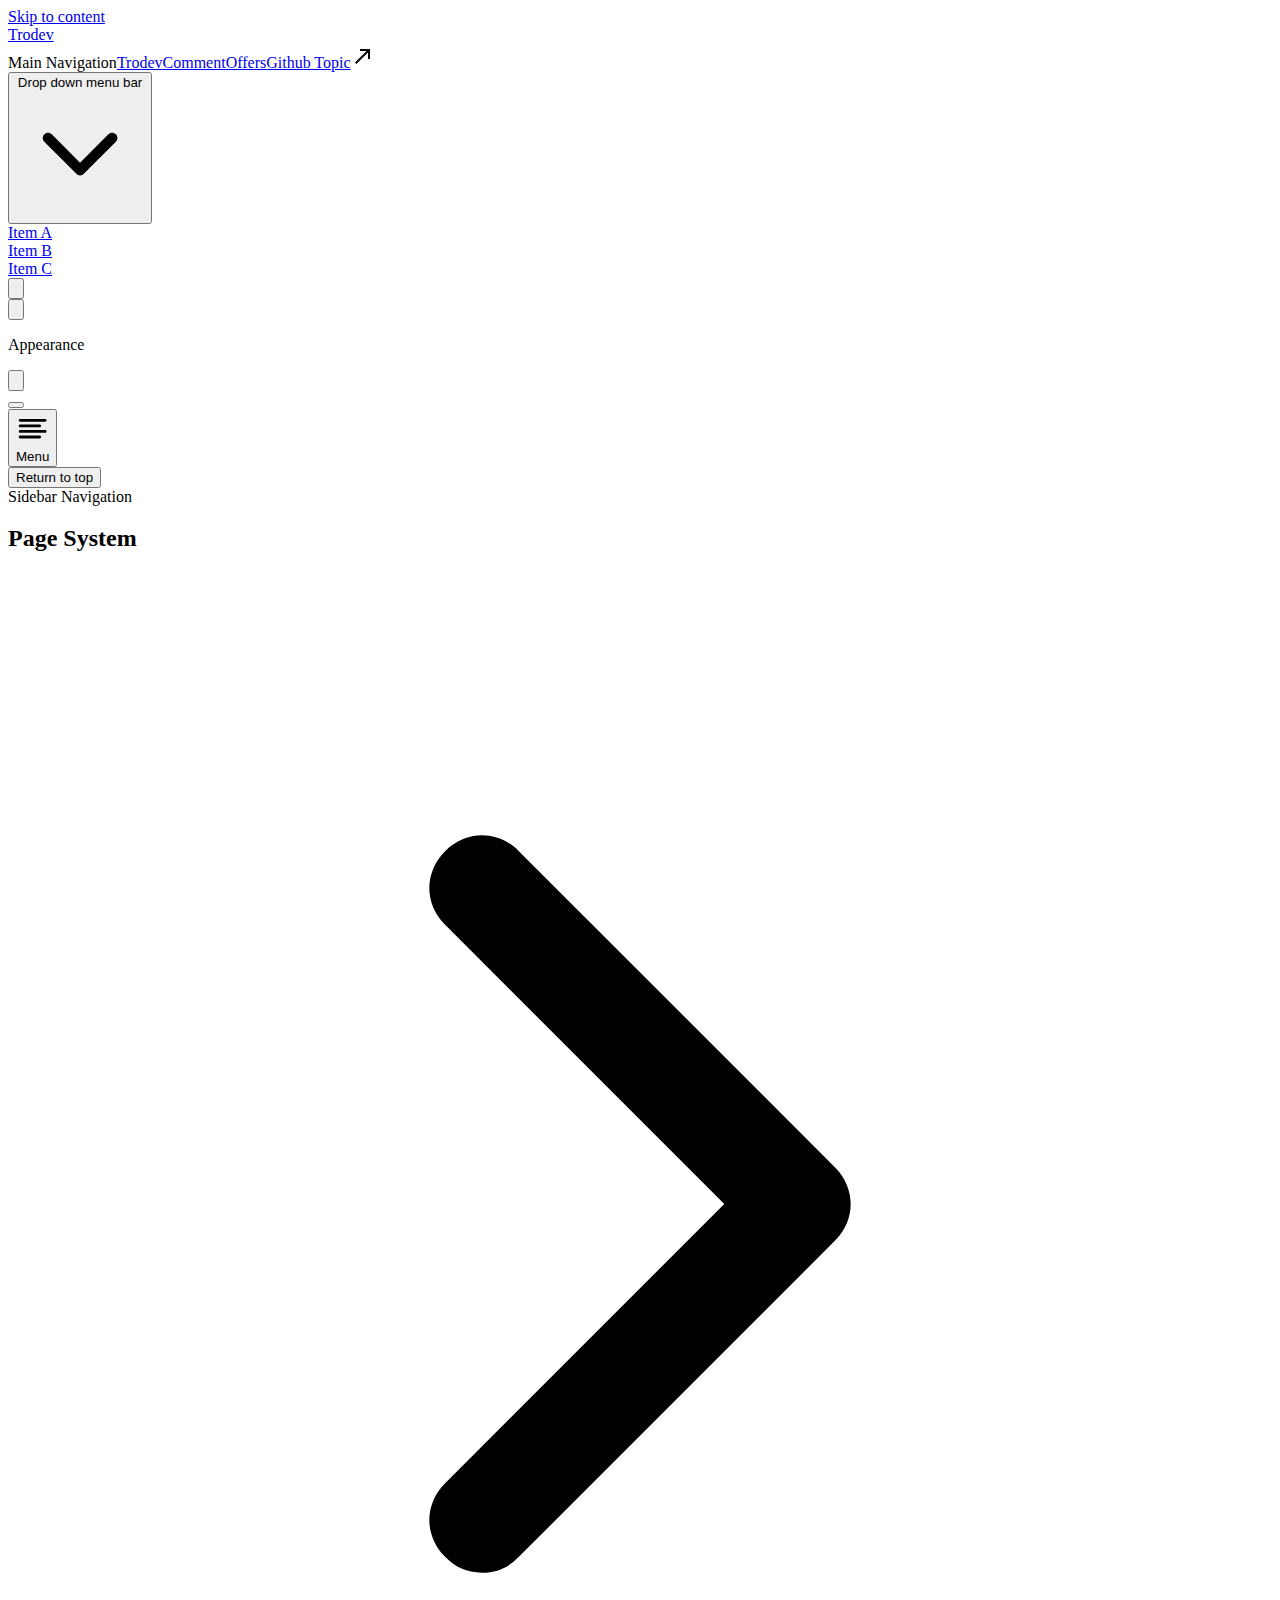
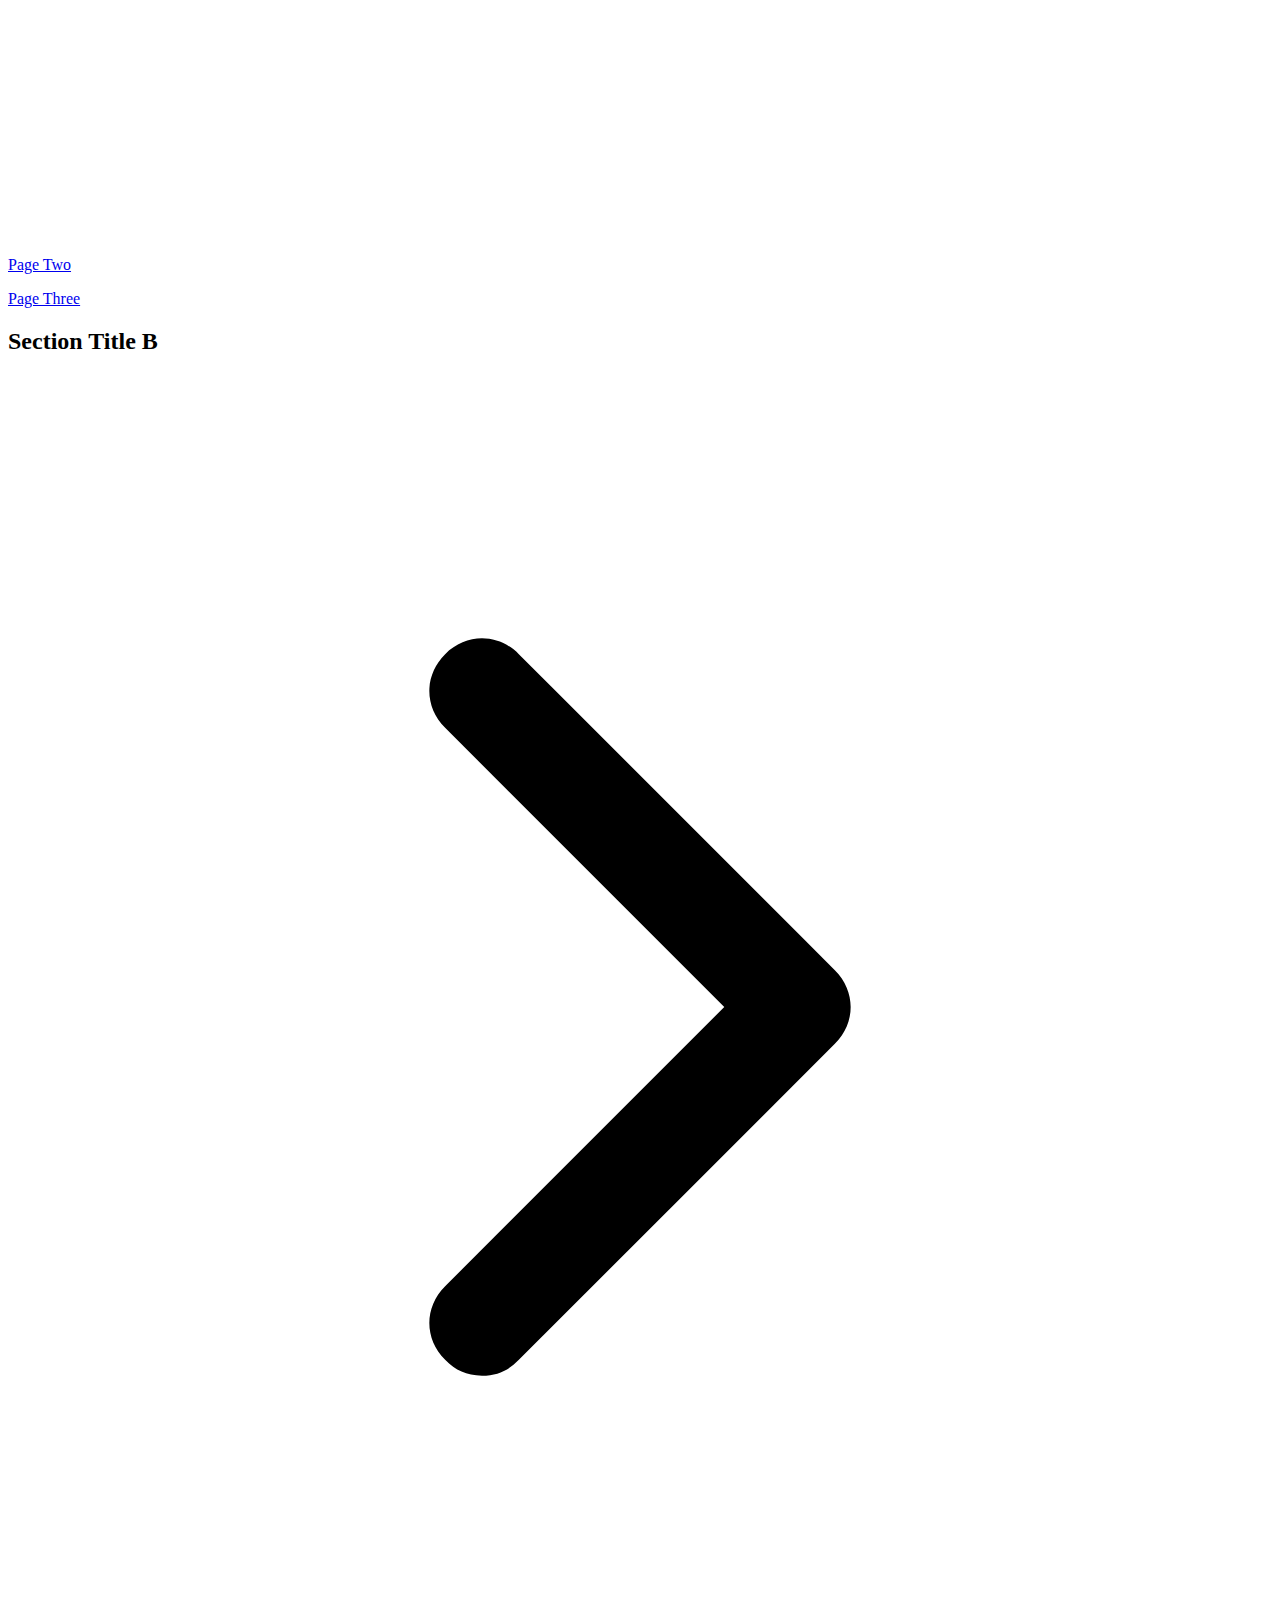
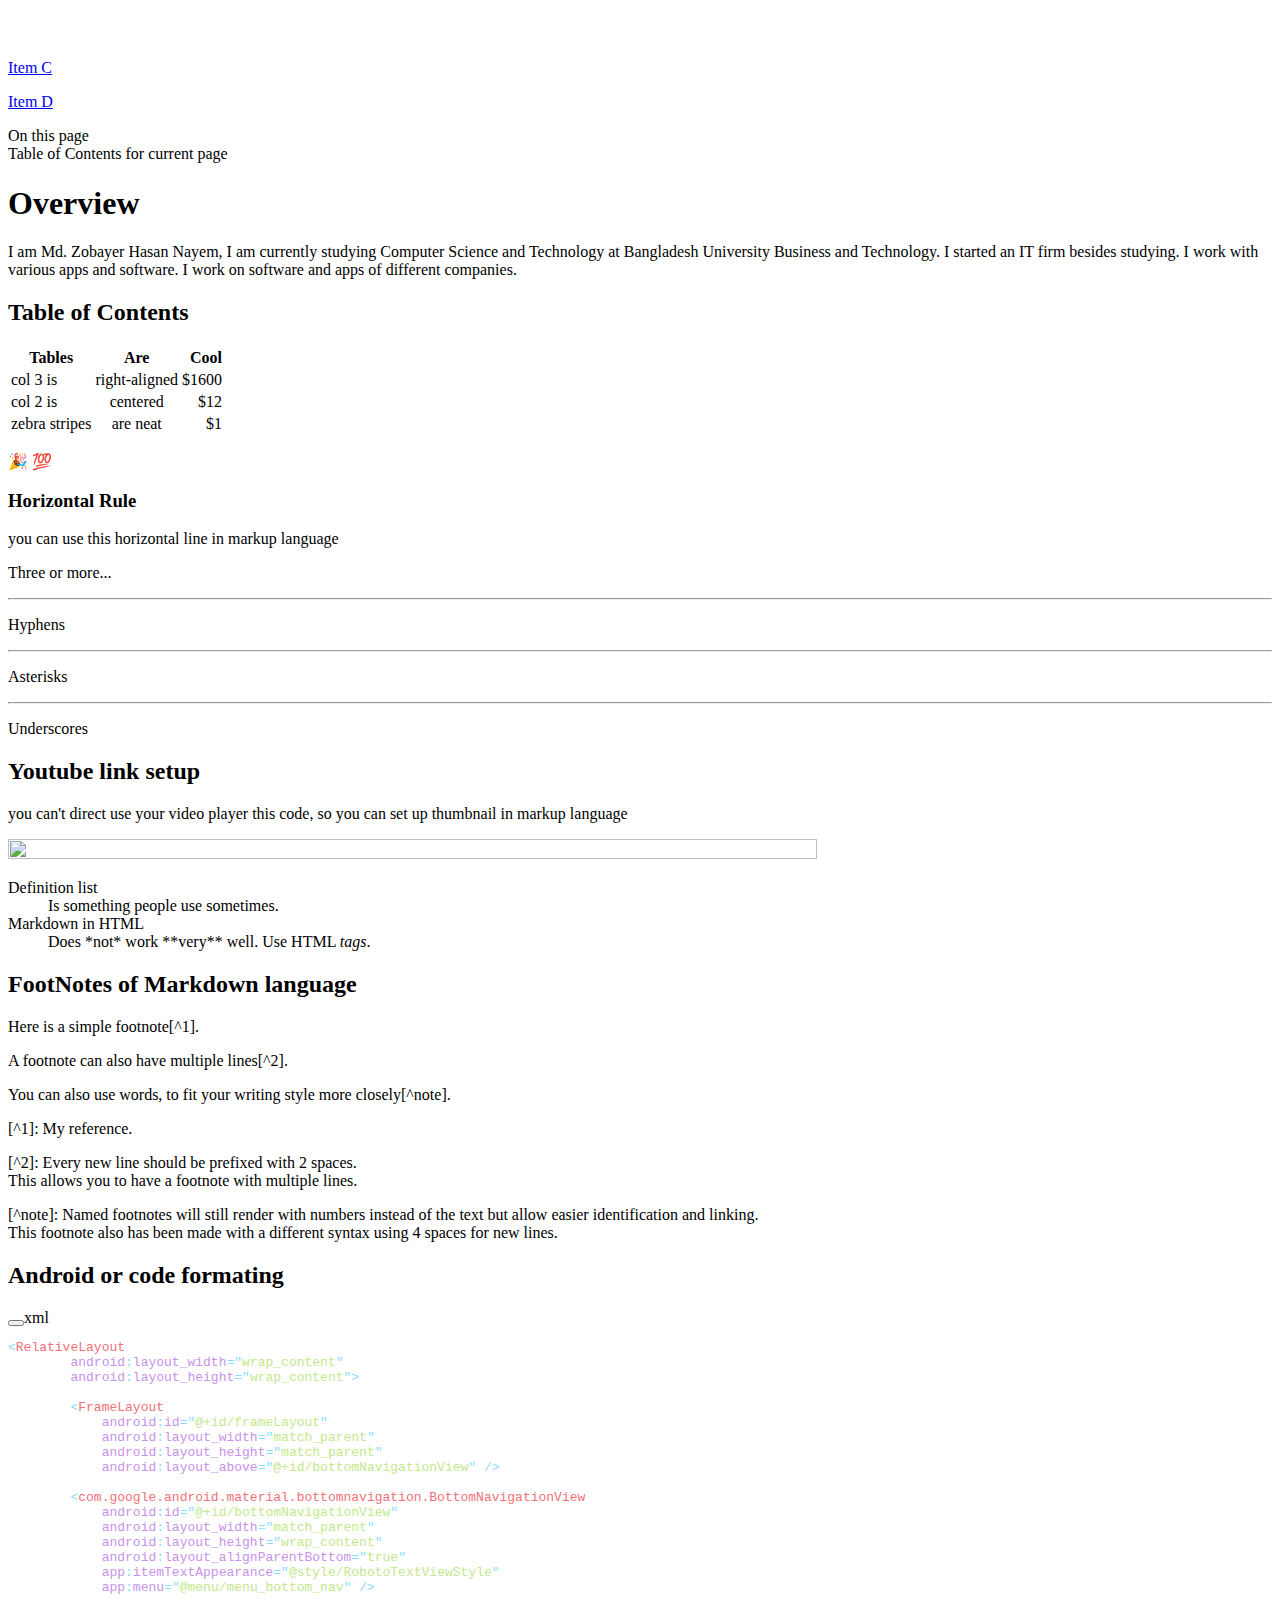
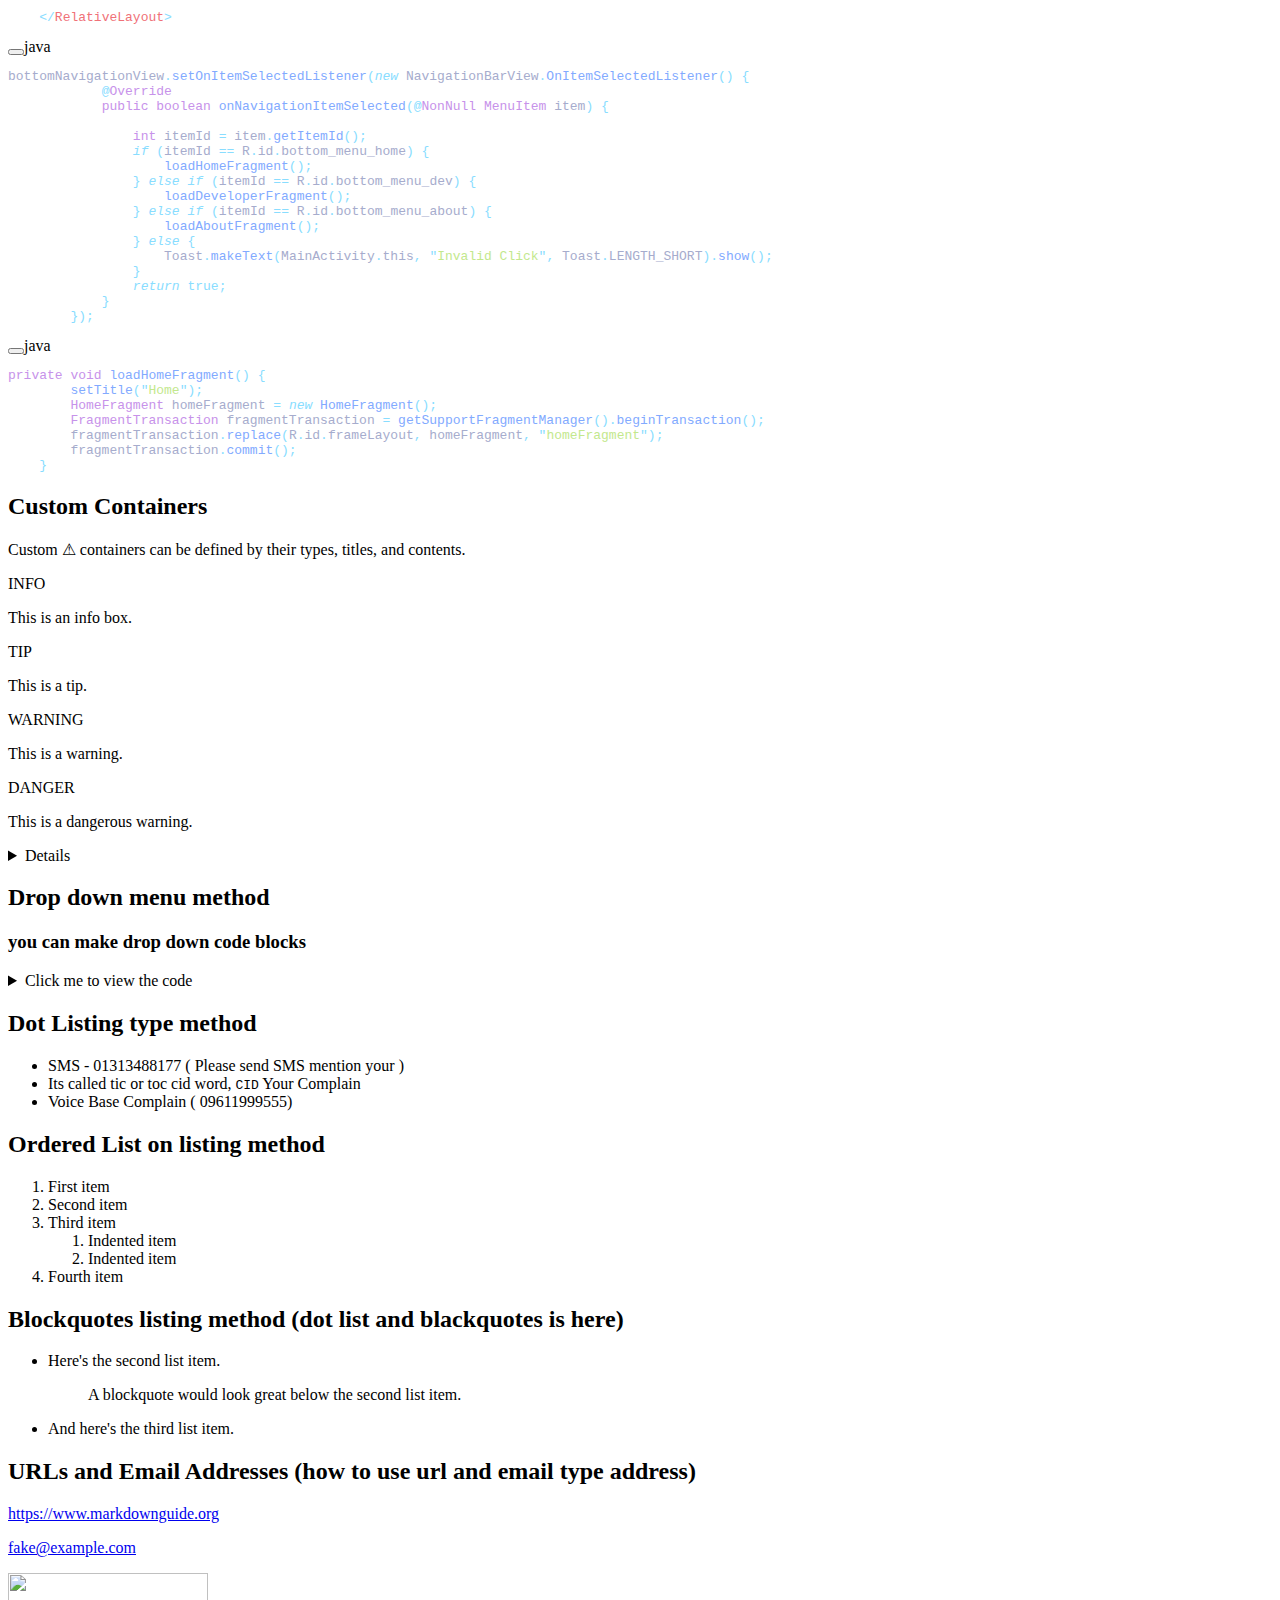
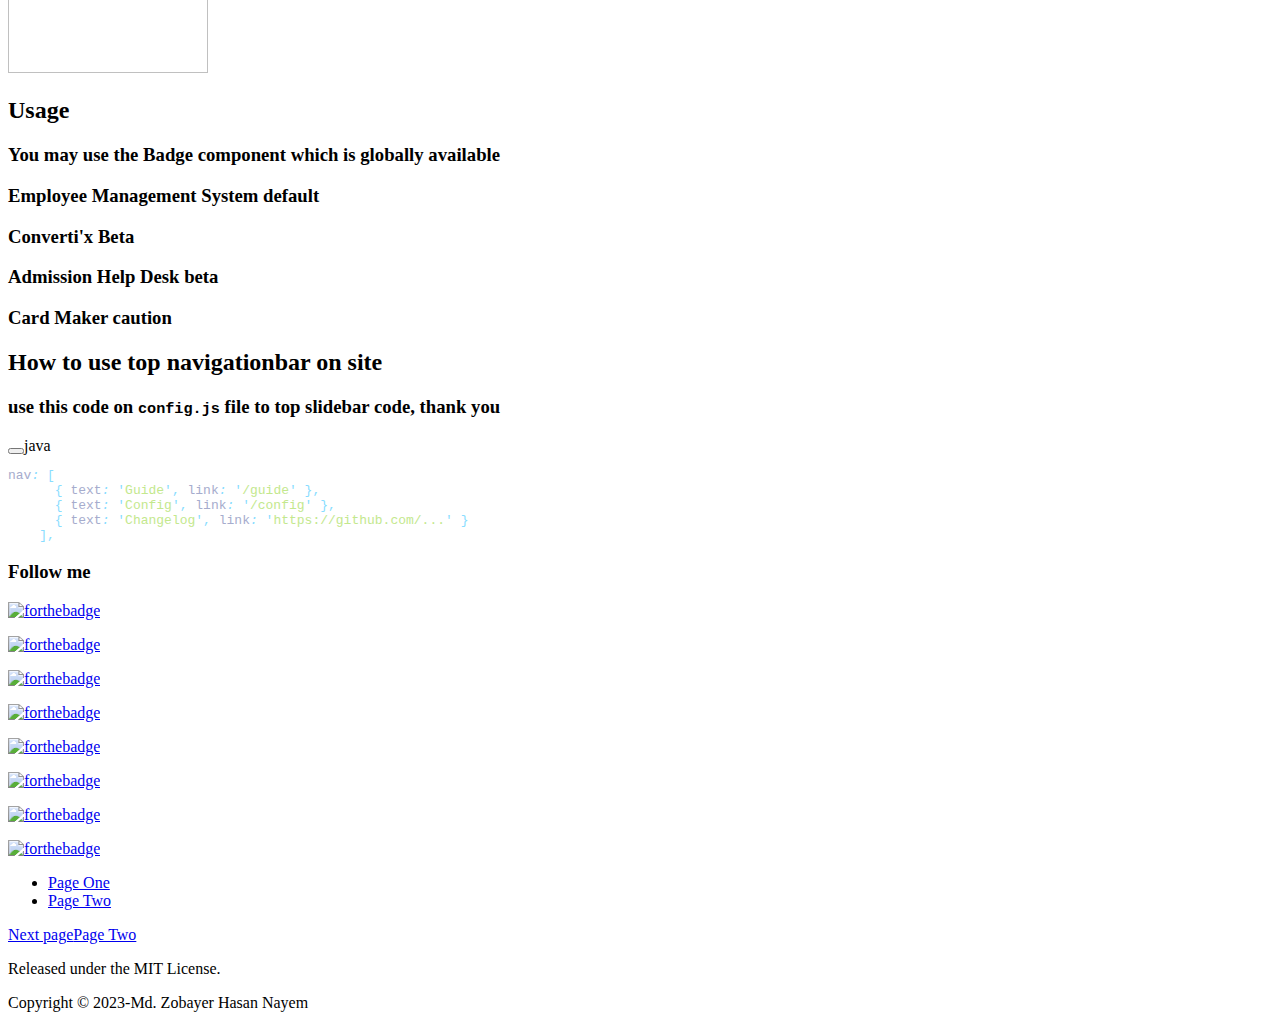
==== commit 408bedb3: "second upload" ====
--- a/offers/index.html
+++ b/offers/index.html
@@ -3,18 +3,18 @@
   <head>
     <meta charset="utf-8">
     <meta name="viewport" content="width=device-width,initial-scale=1">
-    <title>Overview | VitePress</title>
-    <meta name="description" content="A VitePress site">
-    <link rel="preload stylesheet" href="/assets/style.7b8b1841.css" as="style">
-    <script type="module" src="/assets/app.e21450f7.js"></script>
-    <link rel="preload" href="/assets/inter-roman-latin.2ed14f66.woff2" as="font" type="font/woff2" crossorigin="">
-  <link rel="modulepreload" href="/assets/chunks/framework.d7e37bdc.js">
-  <link rel="modulepreload" href="/assets/chunks/theme.c1c2a19f.js">
-  <link rel="modulepreload" href="/assets/offers_index.md.376a1ff5.lean.js">
+    <title>Overview | Docker Handbook</title>
+    <meta name="description" content="Docker Handbook">
+    <link rel="preload stylesheet" href="/docker/assets/style.da3e40a4.css" as="style">
+    <script type="module" src="/docker/assets/app.ba922b80.js"></script>
+    <link rel="preload" href="/docker/assets/inter-roman-latin.2ed14f66.woff2" as="font" type="font/woff2" crossorigin="">
+  <link rel="modulepreload" href="/docker/assets/chunks/framework.db8183a6.js">
+  <link rel="modulepreload" href="/docker/assets/chunks/theme.3e9b9399.js">
+  <link rel="modulepreload" href="/docker/assets/offers_index.md.af5f0154.lean.js">
   <script id="check-dark-light">(()=>{const e=localStorage.getItem("vitepress-theme-appearance")||"",a=window.matchMedia("(prefers-color-scheme: dark)").matches;(!e||e==="auto"?a:e==="dark")&&document.documentElement.classList.add("dark")})();</script>
   </head>
   <body>
-    <div id="app"><div class="Layout" data-v-b2cf3e0b><!--[--><!--]--><!--[--><span tabindex="-1" data-v-c8616af1></span><a href="#VPContent" class="VPSkipLink visually-hidden" data-v-c8616af1> Skip to content </a><!--]--><!----><header class="VPNav" data-v-b2cf3e0b data-v-7e5bc4a5><div class="VPNavBar has-sidebar" data-v-7e5bc4a5 data-v-94c81dcc><div class="container" data-v-94c81dcc><div class="title" data-v-94c81dcc><div class="VPNavBarTitle has-sidebar" data-v-94c81dcc data-v-f4ef19a3><a class="title" href="/" data-v-f4ef19a3><!--[--><!--]--><!--[--><img class="VPImage logo" src="/asstes/trodev.png" alt data-v-6db2186b><!--]--><!--[-->Trodev<!--]--><!--[--><!--]--></a></div></div><div class="content" data-v-94c81dcc><div class="curtain" data-v-94c81dcc></div><div class="content-body" data-v-94c81dcc><!--[--><!--]--><div class="VPNavBarSearch search" style="--vp-meta-key:&#39;Meta&#39;;" data-v-94c81dcc><!----></div><nav aria-labelledby="main-nav-aria-label" class="VPNavBarMenu menu" data-v-94c81dcc data-v-7f418b0f><span id="main-nav-aria-label" class="visually-hidden" data-v-7f418b0f>Main Navigation</span><!--[--><!--[--><a class="VPLink link VPNavBarMenuLink" href="/index.html" tabindex="0" data-v-7f418b0f data-v-37adc828 data-v-8f4dc553><!--[-->Trodev<!--]--><!----></a><!--]--><!--[--><a class="VPLink link VPNavBarMenuLink" href="/page-two.html" tabindex="0" data-v-7f418b0f data-v-37adc828 data-v-8f4dc553><!--[-->Comment<!--]--><!----></a><!--]--><!--[--><a class="VPLink link VPNavBarMenuLink" href="/offers/index.html" tabindex="0" data-v-7f418b0f data-v-37adc828 data-v-8f4dc553><!--[-->Offers<!--]--><!----></a><!--]--><!--[--><a class="VPLink link VPNavBarMenuLink" href="https://github.com/zobayerdev/" target="_blank" rel="noreferrer" tabindex="0" data-v-7f418b0f data-v-37adc828 data-v-8f4dc553><!--[-->Github Topic<!--]--><svg xmlns="http://www.w3.org/2000/svg" aria-hidden="true" focusable="false" height="24px" viewbox="0 0 24 24" width="24px" class="icon" data-v-8f4dc553><path d="M0 0h24v24H0V0z" fill="none"></path><path d="M9 5v2h6.59L4 18.59 5.41 20 17 8.41V15h2V5H9z"></path></svg></a><!--]--><!--[--><div class="VPFlyout VPNavBarMenuGroup" data-v-7f418b0f data-v-764effdf><button type="button" class="button" aria-haspopup="true" aria-expanded="false" data-v-764effdf><span class="text" data-v-764effdf><!----> Drop down menu bar <svg xmlns="http://www.w3.org/2000/svg" aria-hidden="true" focusable="false" viewbox="0 0 24 24" class="text-icon" data-v-764effdf><path d="M12,16c-0.3,0-0.5-0.1-0.7-0.3l-6-6c-0.4-0.4-0.4-1,0-1.4s1-0.4,1.4,0l5.3,5.3l5.3-5.3c0.4-0.4,1-0.4,1.4,0s0.4,1,0,1.4l-6,6C12.5,15.9,12.3,16,12,16z"></path></svg></span></button><div class="menu" data-v-764effdf><div class="VPMenu" data-v-764effdf data-v-e7ea1737><div class="items" data-v-e7ea1737><!--[--><!--[--><div class="VPMenuLink" data-v-e7ea1737 data-v-d2c93bab><a class="VPLink link" href="/item-1.html" data-v-d2c93bab data-v-8f4dc553><!--[-->Item A<!--]--><!----></a></div><!--]--><!--[--><div class="VPMenuLink" data-v-e7ea1737 data-v-d2c93bab><a class="VPLink link" href="/item-2.html" data-v-d2c93bab data-v-8f4dc553><!--[-->Item B<!--]--><!----></a></div><!--]--><!--[--><div class="VPMenuLink" data-v-e7ea1737 data-v-d2c93bab><a class="VPLink link" href="/item-3.html" data-v-d2c93bab data-v-8f4dc553><!--[-->Item C<!--]--><!----></a></div><!--]--><!--]--></div><!--[--><!--]--></div></div></div><!--]--><!--]--></nav><!----><div class="VPNavBarAppearance appearance" data-v-94c81dcc data-v-f6a63727><label title="toggle dark mode" data-v-f6a63727 data-v-a9c8afb8><button class="VPSwitch VPSwitchAppearance" type="button" role="switch" aria-checked="false" data-v-a9c8afb8 data-v-f3c41672><span class="check" data-v-f3c41672><span class="icon" data-v-f3c41672><!--[--><svg xmlns="http://www.w3.org/2000/svg" aria-hidden="true" focusable="false" viewbox="0 0 24 24" class="sun" data-v-a9c8afb8><path d="M12,18c-3.3,0-6-2.7-6-6s2.7-6,6-6s6,2.7,6,6S15.3,18,12,18zM12,8c-2.2,0-4,1.8-4,4c0,2.2,1.8,4,4,4c2.2,0,4-1.8,4-4C16,9.8,14.2,8,12,8z"></path><path d="M12,4c-0.6,0-1-0.4-1-1V1c0-0.6,0.4-1,1-1s1,0.4,1,1v2C13,3.6,12.6,4,12,4z"></path><path d="M12,24c-0.6,0-1-0.4-1-1v-2c0-0.6,0.4-1,1-1s1,0.4,1,1v2C13,23.6,12.6,24,12,24z"></path><path d="M5.6,6.6c-0.3,0-0.5-0.1-0.7-0.3L3.5,4.9c-0.4-0.4-0.4-1,0-1.4s1-0.4,1.4,0l1.4,1.4c0.4,0.4,0.4,1,0,1.4C6.2,6.5,5.9,6.6,5.6,6.6z"></path><path d="M19.8,20.8c-0.3,0-0.5-0.1-0.7-0.3l-1.4-1.4c-0.4-0.4-0.4-1,0-1.4s1-0.4,1.4,0l1.4,1.4c0.4,0.4,0.4,1,0,1.4C20.3,20.7,20,20.8,19.8,20.8z"></path><path d="M3,13H1c-0.6,0-1-0.4-1-1s0.4-1,1-1h2c0.6,0,1,0.4,1,1S3.6,13,3,13z"></path><path d="M23,13h-2c-0.6,0-1-0.4-1-1s0.4-1,1-1h2c0.6,0,1,0.4,1,1S23.6,13,23,13z"></path><path d="M4.2,20.8c-0.3,0-0.5-0.1-0.7-0.3c-0.4-0.4-0.4-1,0-1.4l1.4-1.4c0.4-0.4,1-0.4,1.4,0s0.4,1,0,1.4l-1.4,1.4C4.7,20.7,4.5,20.8,4.2,20.8z"></path><path d="M18.4,6.6c-0.3,0-0.5-0.1-0.7-0.3c-0.4-0.4-0.4-1,0-1.4l1.4-1.4c0.4-0.4,1-0.4,1.4,0s0.4,1,0,1.4l-1.4,1.4C18.9,6.5,18.6,6.6,18.4,6.6z"></path></svg><svg xmlns="http://www.w3.org/2000/svg" aria-hidden="true" focusable="false" viewbox="0 0 24 24" class="moon" data-v-a9c8afb8><path d="M12.1,22c-0.3,0-0.6,0-0.9,0c-5.5-0.5-9.5-5.4-9-10.9c0.4-4.8,4.2-8.6,9-9c0.4,0,0.8,0.2,1,0.5c0.2,0.3,0.2,0.8-0.1,1.1c-2,2.7-1.4,6.4,1.3,8.4c2.1,1.6,5,1.6,7.1,0c0.3-0.2,0.7-0.3,1.1-0.1c0.3,0.2,0.5,0.6,0.5,1c-0.2,2.7-1.5,5.1-3.6,6.8C16.6,21.2,14.4,22,12.1,22zM9.3,4.4c-2.9,1-5,3.6-5.2,6.8c-0.4,4.4,2.8,8.3,7.2,8.7c2.1,0.2,4.2-0.4,5.8-1.8c1.1-0.9,1.9-2.1,2.4-3.4c-2.5,0.9-5.3,0.5-7.5-1.1C9.2,11.4,8.1,7.7,9.3,4.4z"></path></svg><!--]--></span></span></button></label></div><!----><div class="VPFlyout VPNavBarExtra extra" data-v-94c81dcc data-v-40855f84 data-v-764effdf><button type="button" class="button" aria-haspopup="true" aria-expanded="false" aria-label="extra navigation" data-v-764effdf><svg xmlns="http://www.w3.org/2000/svg" aria-hidden="true" focusable="false" viewbox="0 0 24 24" class="icon" data-v-764effdf><circle cx="12" cy="12" r="2"></circle><circle cx="19" cy="12" r="2"></circle><circle cx="5" cy="12" r="2"></circle></svg></button><div class="menu" data-v-764effdf><div class="VPMenu" data-v-764effdf data-v-e7ea1737><!----><!--[--><!--[--><!----><div class="group" data-v-40855f84><div class="item appearance" data-v-40855f84><p class="label" data-v-40855f84>Appearance</p><div class="appearance-action" data-v-40855f84><label title="toggle dark mode" data-v-40855f84 data-v-a9c8afb8><button class="VPSwitch VPSwitchAppearance" type="button" role="switch" aria-checked="false" data-v-a9c8afb8 data-v-f3c41672><span class="check" data-v-f3c41672><span class="icon" data-v-f3c41672><!--[--><svg xmlns="http://www.w3.org/2000/svg" aria-hidden="true" focusable="false" viewbox="0 0 24 24" class="sun" data-v-a9c8afb8><path d="M12,18c-3.3,0-6-2.7-6-6s2.7-6,6-6s6,2.7,6,6S15.3,18,12,18zM12,8c-2.2,0-4,1.8-4,4c0,2.2,1.8,4,4,4c2.2,0,4-1.8,4-4C16,9.8,14.2,8,12,8z"></path><path d="M12,4c-0.6,0-1-0.4-1-1V1c0-0.6,0.4-1,1-1s1,0.4,1,1v2C13,3.6,12.6,4,12,4z"></path><path d="M12,24c-0.6,0-1-0.4-1-1v-2c0-0.6,0.4-1,1-1s1,0.4,1,1v2C13,23.6,12.6,24,12,24z"></path><path d="M5.6,6.6c-0.3,0-0.5-0.1-0.7-0.3L3.5,4.9c-0.4-0.4-0.4-1,0-1.4s1-0.4,1.4,0l1.4,1.4c0.4,0.4,0.4,1,0,1.4C6.2,6.5,5.9,6.6,5.6,6.6z"></path><path d="M19.8,20.8c-0.3,0-0.5-0.1-0.7-0.3l-1.4-1.4c-0.4-0.4-0.4-1,0-1.4s1-0.4,1.4,0l1.4,1.4c0.4,0.4,0.4,1,0,1.4C20.3,20.7,20,20.8,19.8,20.8z"></path><path d="M3,13H1c-0.6,0-1-0.4-1-1s0.4-1,1-1h2c0.6,0,1,0.4,1,1S3.6,13,3,13z"></path><path d="M23,13h-2c-0.6,0-1-0.4-1-1s0.4-1,1-1h2c0.6,0,1,0.4,1,1S23.6,13,23,13z"></path><path d="M4.2,20.8c-0.3,0-0.5-0.1-0.7-0.3c-0.4-0.4-0.4-1,0-1.4l1.4-1.4c0.4-0.4,1-0.4,1.4,0s0.4,1,0,1.4l-1.4,1.4C4.7,20.7,4.5,20.8,4.2,20.8z"></path><path d="M18.4,6.6c-0.3,0-0.5-0.1-0.7-0.3c-0.4-0.4-0.4-1,0-1.4l1.4-1.4c0.4-0.4,1-0.4,1.4,0s0.4,1,0,1.4l-1.4,1.4C18.9,6.5,18.6,6.6,18.4,6.6z"></path></svg><svg xmlns="http://www.w3.org/2000/svg" aria-hidden="true" focusable="false" viewbox="0 0 24 24" class="moon" data-v-a9c8afb8><path d="M12.1,22c-0.3,0-0.6,0-0.9,0c-5.5-0.5-9.5-5.4-9-10.9c0.4-4.8,4.2-8.6,9-9c0.4,0,0.8,0.2,1,0.5c0.2,0.3,0.2,0.8-0.1,1.1c-2,2.7-1.4,6.4,1.3,8.4c2.1,1.6,5,1.6,7.1,0c0.3-0.2,0.7-0.3,1.1-0.1c0.3,0.2,0.5,0.6,0.5,1c-0.2,2.7-1.5,5.1-3.6,6.8C16.6,21.2,14.4,22,12.1,22zM9.3,4.4c-2.9,1-5,3.6-5.2,6.8c-0.4,4.4,2.8,8.3,7.2,8.7c2.1,0.2,4.2-0.4,5.8-1.8c1.1-0.9,1.9-2.1,2.4-3.4c-2.5,0.9-5.3,0.5-7.5-1.1C9.2,11.4,8.1,7.7,9.3,4.4z"></path></svg><!--]--></span></span></button></label></div></div></div><!----><!--]--><!--]--></div></div></div><!--[--><!--]--><button type="button" class="VPNavBarHamburger hamburger" aria-label="mobile navigation" aria-expanded="false" aria-controls="VPNavScreen" data-v-94c81dcc data-v-e5dd9c1c><span class="container" data-v-e5dd9c1c><span class="top" data-v-e5dd9c1c></span><span class="middle" data-v-e5dd9c1c></span><span class="bottom" data-v-e5dd9c1c></span></span></button></div></div></div></div><!----></header><div class="VPLocalNav" data-v-b2cf3e0b data-v-392e1bf8><button class="menu" aria-expanded="false" aria-controls="VPSidebarNav" data-v-392e1bf8><svg xmlns="http://www.w3.org/2000/svg" aria-hidden="true" focusable="false" viewbox="0 0 24 24" class="menu-icon" data-v-392e1bf8><path d="M17,11H3c-0.6,0-1-0.4-1-1s0.4-1,1-1h14c0.6,0,1,0.4,1,1S17.6,11,17,11z"></path><path d="M21,7H3C2.4,7,2,6.6,2,6s0.4-1,1-1h18c0.6,0,1,0.4,1,1S21.6,7,21,7z"></path><path d="M21,15H3c-0.6,0-1-0.4-1-1s0.4-1,1-1h18c0.6,0,1,0.4,1,1S21.6,15,21,15z"></path><path d="M17,19H3c-0.6,0-1-0.4-1-1s0.4-1,1-1h14c0.6,0,1,0.4,1,1S17.6,19,17,19z"></path></svg><span class="menu-text" data-v-392e1bf8>Menu</span></button><div class="VPLocalNavOutlineDropdown" style="--vp-vh:0px;" data-v-392e1bf8 data-v-079b16a8><button data-v-079b16a8>Return to top</button><!----></div></div><aside class="VPSidebar" data-v-b2cf3e0b data-v-af16598e><div class="curtain" data-v-af16598e></div><nav class="nav" id="VPSidebarNav" aria-labelledby="sidebar-aria-label" tabindex="-1" data-v-af16598e><span class="visually-hidden" id="sidebar-aria-label" data-v-af16598e> Sidebar Navigation </span><!--[--><!--]--><!--[--><div class="group" data-v-af16598e><section class="VPSidebarItem level-0 collapsible collapsed" data-v-af16598e data-v-c4656e6d><div class="item" role="button" tabindex="0" data-v-c4656e6d><div class="indicator" data-v-c4656e6d></div><h2 class="text" data-v-c4656e6d>Page System</h2><div class="caret" role="button" aria-label="toggle section" tabindex="0" data-v-c4656e6d><svg xmlns="http://www.w3.org/2000/svg" aria-hidden="true" focusable="false" viewbox="0 0 24 24" class="caret-icon" data-v-c4656e6d><path d="M9,19c-0.3,0-0.5-0.1-0.7-0.3c-0.4-0.4-0.4-1,0-1.4l5.3-5.3L8.3,6.7c-0.4-0.4-0.4-1,0-1.4s1-0.4,1.4,0l6,6c0.4,0.4,0.4,1,0,1.4l-6,6C9.5,18.9,9.3,19,9,19z"></path></svg></div></div><div class="items" data-v-c4656e6d><!--[--><div class="VPSidebarItem level-1 is-link" data-v-c4656e6d data-v-c4656e6d><div class="item" data-v-c4656e6d><div class="indicator" data-v-c4656e6d></div><a class="VPLink link link" href="/page-two.html" data-v-c4656e6d data-v-8f4dc553><!--[--><p class="text" data-v-c4656e6d>Page Two</p><!--]--><!----></a><!----></div><!----></div><div class="VPSidebarItem level-1 is-link" data-v-c4656e6d data-v-c4656e6d><div class="item" data-v-c4656e6d><div class="indicator" data-v-c4656e6d></div><a class="VPLink link link" href="/offers/page-three.html" data-v-c4656e6d data-v-8f4dc553><!--[--><p class="text" data-v-c4656e6d>Page Three</p><!--]--><!----></a><!----></div><!----></div><!--]--></div></section></div><div class="group" data-v-af16598e><section class="VPSidebarItem level-0 collapsible collapsed" data-v-af16598e data-v-c4656e6d><div class="item" role="button" tabindex="0" data-v-c4656e6d><div class="indicator" data-v-c4656e6d></div><h2 class="text" data-v-c4656e6d>Section Title B</h2><div class="caret" role="button" aria-label="toggle section" tabindex="0" data-v-c4656e6d><svg xmlns="http://www.w3.org/2000/svg" aria-hidden="true" focusable="false" viewbox="0 0 24 24" class="caret-icon" data-v-c4656e6d><path d="M9,19c-0.3,0-0.5-0.1-0.7-0.3c-0.4-0.4-0.4-1,0-1.4l5.3-5.3L8.3,6.7c-0.4-0.4-0.4-1,0-1.4s1-0.4,1.4,0l6,6c0.4,0.4,0.4,1,0,1.4l-6,6C9.5,18.9,9.3,19,9,19z"></path></svg></div></div><div class="items" data-v-c4656e6d><!--[--><div class="VPSidebarItem level-1 is-link" data-v-c4656e6d data-v-c4656e6d><div class="item" data-v-c4656e6d><div class="indicator" data-v-c4656e6d></div><a class="VPLink link link" href="/item-c.html" data-v-c4656e6d data-v-8f4dc553><!--[--><p class="text" data-v-c4656e6d>Item C</p><!--]--><!----></a><!----></div><!----></div><div class="VPSidebarItem level-1 is-link" data-v-c4656e6d data-v-c4656e6d><div class="item" data-v-c4656e6d><div class="indicator" data-v-c4656e6d></div><a class="VPLink link link" href="/item-d.html" data-v-c4656e6d data-v-8f4dc553><!--[--><p class="text" data-v-c4656e6d>Item D</p><!--]--><!----></a><!----></div><!----></div><!--]--></div></section></div><!--]--><!--[--><!--]--></nav></aside><div class="VPContent has-sidebar" id="VPContent" data-v-b2cf3e0b data-v-a494bd1d><div class="VPDoc has-sidebar has-aside" data-v-a494bd1d data-v-c4b0d3cf><!--[--><!--]--><div class="container" data-v-c4b0d3cf><div class="aside" data-v-c4b0d3cf><div class="aside-curtain" data-v-c4b0d3cf></div><div class="aside-container" data-v-c4b0d3cf><div class="aside-content" data-v-c4b0d3cf><div class="VPDocAside" data-v-c4b0d3cf data-v-3f215769><!--[--><!--]--><!--[--><!--]--><div class="VPDocAsideOutline" data-v-3f215769 data-v-ff0f39c8><div class="content" data-v-ff0f39c8><div class="outline-marker" data-v-ff0f39c8></div><div class="outline-title" data-v-ff0f39c8>On this page</div><nav aria-labelledby="doc-outline-aria-label" data-v-ff0f39c8><span class="visually-hidden" id="doc-outline-aria-label" data-v-ff0f39c8> Table of Contents for current page </span><ul class="root" data-v-ff0f39c8 data-v-9a431c33><!--[--><!--]--></ul></nav></div></div><!--[--><!--]--><div class="spacer" data-v-3f215769></div><!--[--><!--]--><!----><!--[--><!--]--><!--[--><!--]--></div></div></div></div><div class="content" data-v-c4b0d3cf><div class="content-container" data-v-c4b0d3cf><!--[--><!--]--><!----><main class="main" data-v-c4b0d3cf><div style="position:relative;" class="vp-doc _offers_index" data-v-c4b0d3cf><div><h1 id="overview" tabindex="-1">Overview <a class="header-anchor" href="#overview" aria-label="Permalink to &quot;Overview&quot;">​</a></h1><p>I am Md. Zobayer Hasan Nayem, I am currently studying Computer Science and Technology at Bangladesh University Business and Technology. I started an IT firm besides studying. I work with various apps and software. I work on software and apps of different companies.</p><h2 id="table-of-contents" tabindex="-1">Table of Contents <a class="header-anchor" href="#table-of-contents" aria-label="Permalink to &quot;Table of Contents&quot;">​</a></h2><table><thead><tr><th>Tables</th><th style="text-align:center;">Are</th><th style="text-align:right;">Cool</th></tr></thead><tbody><tr><td>col 3 is</td><td style="text-align:center;">right-aligned</td><td style="text-align:right;">$1600</td></tr><tr><td>col 2 is</td><td style="text-align:center;">centered</td><td style="text-align:right;">$12</td></tr><tr><td>zebra stripes</td><td style="text-align:center;">are neat</td><td style="text-align:right;">$1</td></tr></tbody></table><p>🎉 💯</p><h3 id="horizontal-rule" tabindex="-1">Horizontal Rule <a class="header-anchor" href="#horizontal-rule" aria-label="Permalink to &quot;Horizontal Rule&quot;">​</a></h3><p>you can use this horizontal line in markup language</p><p>Three or more...</p><hr><p>Hyphens</p><hr><p>Asterisks</p><hr><p>Underscores</p><h2 id="youtube-link-setup" tabindex="-1">Youtube link setup <a class="header-anchor" href="#youtube-link-setup" aria-label="Permalink to &quot;Youtube link setup&quot;">​</a></h2><p>you can&#39;t direct use your video player this code, so you can set up thumbnail in markup language</p><p><a href="https://www.youtube.com/@zobayerdev/featured" target="_blank"><img src="https://mdg.imgix.net/assets/images/albuquerque.jpg?auto=format&amp;fit=clip&amp;q=40&amp;w=1080" width="80%" height="40%"></a></p><dl><dt>Definition list</dt><dd>Is something people use sometimes.</dd><dt>Markdown in HTML</dt><dd>Does *not* work **very** well. Use HTML <em>tags</em>.</dd></dl><h2 id="footnotes-of-markdown-language" tabindex="-1">FootNotes of Markdown language <a class="header-anchor" href="#footnotes-of-markdown-language" aria-label="Permalink to &quot;FootNotes of Markdown language&quot;">​</a></h2><p>Here is a simple footnote[^1].</p><p>A footnote can also have multiple lines[^2].</p><p>You can also use words, to fit your writing style more closely[^note].</p><p>[^1]: My reference.</p><p>[^2]: Every new line should be prefixed with 2 spaces.<br> This allows you to have a footnote with multiple lines.</p><p>[^note]: Named footnotes will still render with numbers instead of the text but allow easier identification and linking.<br> This footnote also has been made with a different syntax using 4 spaces for new lines.</p><h2 id="android-or-code-formating" tabindex="-1">Android or code formating <a class="header-anchor" href="#android-or-code-formating" aria-label="Permalink to &quot;Android or code formating&quot;">​</a></h2><div class="language-xml"><button title="Copy Code" class="copy"></button><span class="lang">xml</span><pre class="shiki material-theme-palenight"><code><span class="line"><span style="color:#89DDFF;">&lt;</span><span style="color:#F07178;">RelativeLayout</span></span>
+    <div id="app"><div class="Layout" data-v-b2cf3e0b><!--[--><!--]--><!--[--><span tabindex="-1" data-v-c8616af1></span><a href="#VPContent" class="VPSkipLink visually-hidden" data-v-c8616af1> Skip to content </a><!--]--><!----><header class="VPNav" data-v-b2cf3e0b data-v-7e5bc4a5><div class="VPNavBar has-sidebar" data-v-7e5bc4a5 data-v-94c81dcc><div class="container" data-v-94c81dcc><div class="title" data-v-94c81dcc><div class="VPNavBarTitle has-sidebar" data-v-94c81dcc data-v-f4ef19a3><a class="title" href="/docker/" data-v-f4ef19a3><!--[--><!--]--><!--[--><img class="VPImage logo" src="/docker/asstes/trodev.png" alt data-v-6db2186b><!--]--><!--[-->Trodev<!--]--><!--[--><!--]--></a></div></div><div class="content" data-v-94c81dcc><div class="curtain" data-v-94c81dcc></div><div class="content-body" data-v-94c81dcc><!--[--><!--]--><div class="VPNavBarSearch search" style="--vp-meta-key:&#39;Meta&#39;;" data-v-94c81dcc><!----></div><nav aria-labelledby="main-nav-aria-label" class="VPNavBarMenu menu" data-v-94c81dcc data-v-7f418b0f><span id="main-nav-aria-label" class="visually-hidden" data-v-7f418b0f>Main Navigation</span><!--[--><!--[--><a class="VPLink link VPNavBarMenuLink" href="/docker/index" tabindex="0" data-v-7f418b0f data-v-37adc828 data-v-8f4dc553><!--[-->Trodev<!--]--><!----></a><!--]--><!--[--><a class="VPLink link VPNavBarMenuLink" href="/docker/page-two" tabindex="0" data-v-7f418b0f data-v-37adc828 data-v-8f4dc553><!--[-->Comment<!--]--><!----></a><!--]--><!--[--><a class="VPLink link VPNavBarMenuLink" href="/docker/offers/index" tabindex="0" data-v-7f418b0f data-v-37adc828 data-v-8f4dc553><!--[-->Offers<!--]--><!----></a><!--]--><!--[--><a class="VPLink link VPNavBarMenuLink" href="https://github.com/zobayerdev/" target="_blank" rel="noreferrer" tabindex="0" data-v-7f418b0f data-v-37adc828 data-v-8f4dc553><!--[-->Github Topic<!--]--><svg xmlns="http://www.w3.org/2000/svg" aria-hidden="true" focusable="false" height="24px" viewbox="0 0 24 24" width="24px" class="icon" data-v-8f4dc553><path d="M0 0h24v24H0V0z" fill="none"></path><path d="M9 5v2h6.59L4 18.59 5.41 20 17 8.41V15h2V5H9z"></path></svg></a><!--]--><!--[--><div class="VPFlyout VPNavBarMenuGroup" data-v-7f418b0f data-v-764effdf><button type="button" class="button" aria-haspopup="true" aria-expanded="false" data-v-764effdf><span class="text" data-v-764effdf><!----> Drop down menu bar <svg xmlns="http://www.w3.org/2000/svg" aria-hidden="true" focusable="false" viewbox="0 0 24 24" class="text-icon" data-v-764effdf><path d="M12,16c-0.3,0-0.5-0.1-0.7-0.3l-6-6c-0.4-0.4-0.4-1,0-1.4s1-0.4,1.4,0l5.3,5.3l5.3-5.3c0.4-0.4,1-0.4,1.4,0s0.4,1,0,1.4l-6,6C12.5,15.9,12.3,16,12,16z"></path></svg></span></button><div class="menu" data-v-764effdf><div class="VPMenu" data-v-764effdf data-v-e7ea1737><div class="items" data-v-e7ea1737><!--[--><!--[--><div class="VPMenuLink" data-v-e7ea1737 data-v-d2c93bab><a class="VPLink link" href="/docker/item-1" data-v-d2c93bab data-v-8f4dc553><!--[-->Item A<!--]--><!----></a></div><!--]--><!--[--><div class="VPMenuLink" data-v-e7ea1737 data-v-d2c93bab><a class="VPLink link" href="/docker/item-2" data-v-d2c93bab data-v-8f4dc553><!--[-->Item B<!--]--><!----></a></div><!--]--><!--[--><div class="VPMenuLink" data-v-e7ea1737 data-v-d2c93bab><a class="VPLink link" href="/docker/item-3" data-v-d2c93bab data-v-8f4dc553><!--[-->Item C<!--]--><!----></a></div><!--]--><!--]--></div><!--[--><!--]--></div></div></div><!--]--><!--]--></nav><!----><div class="VPNavBarAppearance appearance" data-v-94c81dcc data-v-f6a63727><label title="toggle dark mode" data-v-f6a63727 data-v-a9c8afb8><button class="VPSwitch VPSwitchAppearance" type="button" role="switch" aria-checked="false" data-v-a9c8afb8 data-v-f3c41672><span class="check" data-v-f3c41672><span class="icon" data-v-f3c41672><!--[--><svg xmlns="http://www.w3.org/2000/svg" aria-hidden="true" focusable="false" viewbox="0 0 24 24" class="sun" data-v-a9c8afb8><path d="M12,18c-3.3,0-6-2.7-6-6s2.7-6,6-6s6,2.7,6,6S15.3,18,12,18zM12,8c-2.2,0-4,1.8-4,4c0,2.2,1.8,4,4,4c2.2,0,4-1.8,4-4C16,9.8,14.2,8,12,8z"></path><path d="M12,4c-0.6,0-1-0.4-1-1V1c0-0.6,0.4-1,1-1s1,0.4,1,1v2C13,3.6,12.6,4,12,4z"></path><path d="M12,24c-0.6,0-1-0.4-1-1v-2c0-0.6,0.4-1,1-1s1,0.4,1,1v2C13,23.6,12.6,24,12,24z"></path><path d="M5.6,6.6c-0.3,0-0.5-0.1-0.7-0.3L3.5,4.9c-0.4-0.4-0.4-1,0-1.4s1-0.4,1.4,0l1.4,1.4c0.4,0.4,0.4,1,0,1.4C6.2,6.5,5.9,6.6,5.6,6.6z"></path><path d="M19.8,20.8c-0.3,0-0.5-0.1-0.7-0.3l-1.4-1.4c-0.4-0.4-0.4-1,0-1.4s1-0.4,1.4,0l1.4,1.4c0.4,0.4,0.4,1,0,1.4C20.3,20.7,20,20.8,19.8,20.8z"></path><path d="M3,13H1c-0.6,0-1-0.4-1-1s0.4-1,1-1h2c0.6,0,1,0.4,1,1S3.6,13,3,13z"></path><path d="M23,13h-2c-0.6,0-1-0.4-1-1s0.4-1,1-1h2c0.6,0,1,0.4,1,1S23.6,13,23,13z"></path><path d="M4.2,20.8c-0.3,0-0.5-0.1-0.7-0.3c-0.4-0.4-0.4-1,0-1.4l1.4-1.4c0.4-0.4,1-0.4,1.4,0s0.4,1,0,1.4l-1.4,1.4C4.7,20.7,4.5,20.8,4.2,20.8z"></path><path d="M18.4,6.6c-0.3,0-0.5-0.1-0.7-0.3c-0.4-0.4-0.4-1,0-1.4l1.4-1.4c0.4-0.4,1-0.4,1.4,0s0.4,1,0,1.4l-1.4,1.4C18.9,6.5,18.6,6.6,18.4,6.6z"></path></svg><svg xmlns="http://www.w3.org/2000/svg" aria-hidden="true" focusable="false" viewbox="0 0 24 24" class="moon" data-v-a9c8afb8><path d="M12.1,22c-0.3,0-0.6,0-0.9,0c-5.5-0.5-9.5-5.4-9-10.9c0.4-4.8,4.2-8.6,9-9c0.4,0,0.8,0.2,1,0.5c0.2,0.3,0.2,0.8-0.1,1.1c-2,2.7-1.4,6.4,1.3,8.4c2.1,1.6,5,1.6,7.1,0c0.3-0.2,0.7-0.3,1.1-0.1c0.3,0.2,0.5,0.6,0.5,1c-0.2,2.7-1.5,5.1-3.6,6.8C16.6,21.2,14.4,22,12.1,22zM9.3,4.4c-2.9,1-5,3.6-5.2,6.8c-0.4,4.4,2.8,8.3,7.2,8.7c2.1,0.2,4.2-0.4,5.8-1.8c1.1-0.9,1.9-2.1,2.4-3.4c-2.5,0.9-5.3,0.5-7.5-1.1C9.2,11.4,8.1,7.7,9.3,4.4z"></path></svg><!--]--></span></span></button></label></div><!----><div class="VPFlyout VPNavBarExtra extra" data-v-94c81dcc data-v-40855f84 data-v-764effdf><button type="button" class="button" aria-haspopup="true" aria-expanded="false" aria-label="extra navigation" data-v-764effdf><svg xmlns="http://www.w3.org/2000/svg" aria-hidden="true" focusable="false" viewbox="0 0 24 24" class="icon" data-v-764effdf><circle cx="12" cy="12" r="2"></circle><circle cx="19" cy="12" r="2"></circle><circle cx="5" cy="12" r="2"></circle></svg></button><div class="menu" data-v-764effdf><div class="VPMenu" data-v-764effdf data-v-e7ea1737><!----><!--[--><!--[--><!----><div class="group" data-v-40855f84><div class="item appearance" data-v-40855f84><p class="label" data-v-40855f84>Appearance</p><div class="appearance-action" data-v-40855f84><label title="toggle dark mode" data-v-40855f84 data-v-a9c8afb8><button class="VPSwitch VPSwitchAppearance" type="button" role="switch" aria-checked="false" data-v-a9c8afb8 data-v-f3c41672><span class="check" data-v-f3c41672><span class="icon" data-v-f3c41672><!--[--><svg xmlns="http://www.w3.org/2000/svg" aria-hidden="true" focusable="false" viewbox="0 0 24 24" class="sun" data-v-a9c8afb8><path d="M12,18c-3.3,0-6-2.7-6-6s2.7-6,6-6s6,2.7,6,6S15.3,18,12,18zM12,8c-2.2,0-4,1.8-4,4c0,2.2,1.8,4,4,4c2.2,0,4-1.8,4-4C16,9.8,14.2,8,12,8z"></path><path d="M12,4c-0.6,0-1-0.4-1-1V1c0-0.6,0.4-1,1-1s1,0.4,1,1v2C13,3.6,12.6,4,12,4z"></path><path d="M12,24c-0.6,0-1-0.4-1-1v-2c0-0.6,0.4-1,1-1s1,0.4,1,1v2C13,23.6,12.6,24,12,24z"></path><path d="M5.6,6.6c-0.3,0-0.5-0.1-0.7-0.3L3.5,4.9c-0.4-0.4-0.4-1,0-1.4s1-0.4,1.4,0l1.4,1.4c0.4,0.4,0.4,1,0,1.4C6.2,6.5,5.9,6.6,5.6,6.6z"></path><path d="M19.8,20.8c-0.3,0-0.5-0.1-0.7-0.3l-1.4-1.4c-0.4-0.4-0.4-1,0-1.4s1-0.4,1.4,0l1.4,1.4c0.4,0.4,0.4,1,0,1.4C20.3,20.7,20,20.8,19.8,20.8z"></path><path d="M3,13H1c-0.6,0-1-0.4-1-1s0.4-1,1-1h2c0.6,0,1,0.4,1,1S3.6,13,3,13z"></path><path d="M23,13h-2c-0.6,0-1-0.4-1-1s0.4-1,1-1h2c0.6,0,1,0.4,1,1S23.6,13,23,13z"></path><path d="M4.2,20.8c-0.3,0-0.5-0.1-0.7-0.3c-0.4-0.4-0.4-1,0-1.4l1.4-1.4c0.4-0.4,1-0.4,1.4,0s0.4,1,0,1.4l-1.4,1.4C4.7,20.7,4.5,20.8,4.2,20.8z"></path><path d="M18.4,6.6c-0.3,0-0.5-0.1-0.7-0.3c-0.4-0.4-0.4-1,0-1.4l1.4-1.4c0.4-0.4,1-0.4,1.4,0s0.4,1,0,1.4l-1.4,1.4C18.9,6.5,18.6,6.6,18.4,6.6z"></path></svg><svg xmlns="http://www.w3.org/2000/svg" aria-hidden="true" focusable="false" viewbox="0 0 24 24" class="moon" data-v-a9c8afb8><path d="M12.1,22c-0.3,0-0.6,0-0.9,0c-5.5-0.5-9.5-5.4-9-10.9c0.4-4.8,4.2-8.6,9-9c0.4,0,0.8,0.2,1,0.5c0.2,0.3,0.2,0.8-0.1,1.1c-2,2.7-1.4,6.4,1.3,8.4c2.1,1.6,5,1.6,7.1,0c0.3-0.2,0.7-0.3,1.1-0.1c0.3,0.2,0.5,0.6,0.5,1c-0.2,2.7-1.5,5.1-3.6,6.8C16.6,21.2,14.4,22,12.1,22zM9.3,4.4c-2.9,1-5,3.6-5.2,6.8c-0.4,4.4,2.8,8.3,7.2,8.7c2.1,0.2,4.2-0.4,5.8-1.8c1.1-0.9,1.9-2.1,2.4-3.4c-2.5,0.9-5.3,0.5-7.5-1.1C9.2,11.4,8.1,7.7,9.3,4.4z"></path></svg><!--]--></span></span></button></label></div></div></div><!----><!--]--><!--]--></div></div></div><!--[--><!--]--><button type="button" class="VPNavBarHamburger hamburger" aria-label="mobile navigation" aria-expanded="false" aria-controls="VPNavScreen" data-v-94c81dcc data-v-e5dd9c1c><span class="container" data-v-e5dd9c1c><span class="top" data-v-e5dd9c1c></span><span class="middle" data-v-e5dd9c1c></span><span class="bottom" data-v-e5dd9c1c></span></span></button></div></div></div></div><!----></header><div class="VPLocalNav" data-v-b2cf3e0b data-v-392e1bf8><button class="menu" aria-expanded="false" aria-controls="VPSidebarNav" data-v-392e1bf8><svg xmlns="http://www.w3.org/2000/svg" aria-hidden="true" focusable="false" viewbox="0 0 24 24" class="menu-icon" data-v-392e1bf8><path d="M17,11H3c-0.6,0-1-0.4-1-1s0.4-1,1-1h14c0.6,0,1,0.4,1,1S17.6,11,17,11z"></path><path d="M21,7H3C2.4,7,2,6.6,2,6s0.4-1,1-1h18c0.6,0,1,0.4,1,1S21.6,7,21,7z"></path><path d="M21,15H3c-0.6,0-1-0.4-1-1s0.4-1,1-1h18c0.6,0,1,0.4,1,1S21.6,15,21,15z"></path><path d="M17,19H3c-0.6,0-1-0.4-1-1s0.4-1,1-1h14c0.6,0,1,0.4,1,1S17.6,19,17,19z"></path></svg><span class="menu-text" data-v-392e1bf8>Menu</span></button><div class="VPLocalNavOutlineDropdown" style="--vp-vh:0px;" data-v-392e1bf8 data-v-079b16a8><button data-v-079b16a8>Return to top</button><!----></div></div><aside class="VPSidebar" data-v-b2cf3e0b data-v-af16598e><div class="curtain" data-v-af16598e></div><nav class="nav" id="VPSidebarNav" aria-labelledby="sidebar-aria-label" tabindex="-1" data-v-af16598e><span class="visually-hidden" id="sidebar-aria-label" data-v-af16598e> Sidebar Navigation </span><!--[--><!--]--><!--[--><div class="group" data-v-af16598e><section class="VPSidebarItem level-0 collapsible collapsed" data-v-af16598e data-v-c4656e6d><div class="item" role="button" tabindex="0" data-v-c4656e6d><div class="indicator" data-v-c4656e6d></div><h2 class="text" data-v-c4656e6d>Page System</h2><div class="caret" role="button" aria-label="toggle section" tabindex="0" data-v-c4656e6d><svg xmlns="http://www.w3.org/2000/svg" aria-hidden="true" focusable="false" viewbox="0 0 24 24" class="caret-icon" data-v-c4656e6d><path d="M9,19c-0.3,0-0.5-0.1-0.7-0.3c-0.4-0.4-0.4-1,0-1.4l5.3-5.3L8.3,6.7c-0.4-0.4-0.4-1,0-1.4s1-0.4,1.4,0l6,6c0.4,0.4,0.4,1,0,1.4l-6,6C9.5,18.9,9.3,19,9,19z"></path></svg></div></div><div class="items" data-v-c4656e6d><!--[--><div class="VPSidebarItem level-1 is-link" data-v-c4656e6d data-v-c4656e6d><div class="item" data-v-c4656e6d><div class="indicator" data-v-c4656e6d></div><a class="VPLink link link" href="/docker/page-two" data-v-c4656e6d data-v-8f4dc553><!--[--><p class="text" data-v-c4656e6d>Page Two</p><!--]--><!----></a><!----></div><!----></div><div class="VPSidebarItem level-1 is-link" data-v-c4656e6d data-v-c4656e6d><div class="item" data-v-c4656e6d><div class="indicator" data-v-c4656e6d></div><a class="VPLink link link" href="/docker/offers/page-three" data-v-c4656e6d data-v-8f4dc553><!--[--><p class="text" data-v-c4656e6d>Page Three</p><!--]--><!----></a><!----></div><!----></div><!--]--></div></section></div><div class="group" data-v-af16598e><section class="VPSidebarItem level-0 collapsible collapsed" data-v-af16598e data-v-c4656e6d><div class="item" role="button" tabindex="0" data-v-c4656e6d><div class="indicator" data-v-c4656e6d></div><h2 class="text" data-v-c4656e6d>Section Title B</h2><div class="caret" role="button" aria-label="toggle section" tabindex="0" data-v-c4656e6d><svg xmlns="http://www.w3.org/2000/svg" aria-hidden="true" focusable="false" viewbox="0 0 24 24" class="caret-icon" data-v-c4656e6d><path d="M9,19c-0.3,0-0.5-0.1-0.7-0.3c-0.4-0.4-0.4-1,0-1.4l5.3-5.3L8.3,6.7c-0.4-0.4-0.4-1,0-1.4s1-0.4,1.4,0l6,6c0.4,0.4,0.4,1,0,1.4l-6,6C9.5,18.9,9.3,19,9,19z"></path></svg></div></div><div class="items" data-v-c4656e6d><!--[--><div class="VPSidebarItem level-1 is-link" data-v-c4656e6d data-v-c4656e6d><div class="item" data-v-c4656e6d><div class="indicator" data-v-c4656e6d></div><a class="VPLink link link" href="/docker/item-c" data-v-c4656e6d data-v-8f4dc553><!--[--><p class="text" data-v-c4656e6d>Item C</p><!--]--><!----></a><!----></div><!----></div><div class="VPSidebarItem level-1 is-link" data-v-c4656e6d data-v-c4656e6d><div class="item" data-v-c4656e6d><div class="indicator" data-v-c4656e6d></div><a class="VPLink link link" href="/docker/item-d" data-v-c4656e6d data-v-8f4dc553><!--[--><p class="text" data-v-c4656e6d>Item D</p><!--]--><!----></a><!----></div><!----></div><!--]--></div></section></div><!--]--><!--[--><!--]--></nav></aside><div class="VPContent has-sidebar" id="VPContent" data-v-b2cf3e0b data-v-a494bd1d><div class="VPDoc has-sidebar has-aside" data-v-a494bd1d data-v-c4b0d3cf><!--[--><!--]--><div class="container" data-v-c4b0d3cf><div class="aside" data-v-c4b0d3cf><div class="aside-curtain" data-v-c4b0d3cf></div><div class="aside-container" data-v-c4b0d3cf><div class="aside-content" data-v-c4b0d3cf><div class="VPDocAside" data-v-c4b0d3cf data-v-3f215769><!--[--><!--]--><!--[--><!--]--><div class="VPDocAsideOutline" data-v-3f215769 data-v-ff0f39c8><div class="content" data-v-ff0f39c8><div class="outline-marker" data-v-ff0f39c8></div><div class="outline-title" data-v-ff0f39c8>On this page</div><nav aria-labelledby="doc-outline-aria-label" data-v-ff0f39c8><span class="visually-hidden" id="doc-outline-aria-label" data-v-ff0f39c8> Table of Contents for current page </span><ul class="root" data-v-ff0f39c8 data-v-9a431c33><!--[--><!--]--></ul></nav></div></div><!--[--><!--]--><div class="spacer" data-v-3f215769></div><!--[--><!--]--><!----><!--[--><!--]--><!--[--><!--]--></div></div></div></div><div class="content" data-v-c4b0d3cf><div class="content-container" data-v-c4b0d3cf><!--[--><!--]--><!----><main class="main" data-v-c4b0d3cf><div style="position:relative;" class="vp-doc _docker_offers_index" data-v-c4b0d3cf><div><h1 id="overview" tabindex="-1">Overview <a class="header-anchor" href="#overview" aria-label="Permalink to &quot;Overview&quot;">​</a></h1><p>I am Md. Zobayer Hasan Nayem, I am currently studying Computer Science and Technology at Bangladesh University Business and Technology. I started an IT firm besides studying. I work with various apps and software. I work on software and apps of different companies.</p><h2 id="table-of-contents" tabindex="-1">Table of Contents <a class="header-anchor" href="#table-of-contents" aria-label="Permalink to &quot;Table of Contents&quot;">​</a></h2><table><thead><tr><th>Tables</th><th style="text-align:center;">Are</th><th style="text-align:right;">Cool</th></tr></thead><tbody><tr><td>col 3 is</td><td style="text-align:center;">right-aligned</td><td style="text-align:right;">$1600</td></tr><tr><td>col 2 is</td><td style="text-align:center;">centered</td><td style="text-align:right;">$12</td></tr><tr><td>zebra stripes</td><td style="text-align:center;">are neat</td><td style="text-align:right;">$1</td></tr></tbody></table><p>🎉 💯</p><h3 id="horizontal-rule" tabindex="-1">Horizontal Rule <a class="header-anchor" href="#horizontal-rule" aria-label="Permalink to &quot;Horizontal Rule&quot;">​</a></h3><p>you can use this horizontal line in markup language</p><p>Three or more...</p><hr><p>Hyphens</p><hr><p>Asterisks</p><hr><p>Underscores</p><h2 id="youtube-link-setup" tabindex="-1">Youtube link setup <a class="header-anchor" href="#youtube-link-setup" aria-label="Permalink to &quot;Youtube link setup&quot;">​</a></h2><p>you can&#39;t direct use your video player this code, so you can set up thumbnail in markup language</p><p><a href="https://www.youtube.com/@zobayerdev/featured" target="_blank"><img src="https://mdg.imgix.net/assets/images/albuquerque.jpg?auto=format&amp;fit=clip&amp;q=40&amp;w=1080" width="80%" height="40%"></a></p><dl><dt>Definition list</dt><dd>Is something people use sometimes.</dd><dt>Markdown in HTML</dt><dd>Does *not* work **very** well. Use HTML <em>tags</em>.</dd></dl><h2 id="footnotes-of-markdown-language" tabindex="-1">FootNotes of Markdown language <a class="header-anchor" href="#footnotes-of-markdown-language" aria-label="Permalink to &quot;FootNotes of Markdown language&quot;">​</a></h2><p>Here is a simple footnote[^1].</p><p>A footnote can also have multiple lines[^2].</p><p>You can also use words, to fit your writing style more closely[^note].</p><p>[^1]: My reference.</p><p>[^2]: Every new line should be prefixed with 2 spaces.<br> This allows you to have a footnote with multiple lines.</p><p>[^note]: Named footnotes will still render with numbers instead of the text but allow easier identification and linking.<br> This footnote also has been made with a different syntax using 4 spaces for new lines.</p><h2 id="android-or-code-formating" tabindex="-1">Android or code formating <a class="header-anchor" href="#android-or-code-formating" aria-label="Permalink to &quot;Android or code formating&quot;">​</a></h2><div class="language-xml"><button title="Copy Code" class="copy"></button><span class="lang">xml</span><pre class="shiki material-theme-palenight"><code><span class="line"><span style="color:#89DDFF;">&lt;</span><span style="color:#F07178;">RelativeLayout</span></span>
 <span class="line"><span style="color:#89DDFF;">        </span><span style="color:#C792EA;">android</span><span style="color:#89DDFF;">:</span><span style="color:#C792EA;">layout_width</span><span style="color:#89DDFF;">=</span><span style="color:#89DDFF;">&quot;</span><span style="color:#C3E88D;">wrap_content</span><span style="color:#89DDFF;">&quot;</span></span>
 <span class="line"><span style="color:#89DDFF;">        </span><span style="color:#C792EA;">android</span><span style="color:#89DDFF;">:</span><span style="color:#C792EA;">layout_height</span><span style="color:#89DDFF;">=</span><span style="color:#89DDFF;">&quot;</span><span style="color:#C3E88D;">wrap_content</span><span style="color:#89DDFF;">&quot;</span><span style="color:#89DDFF;">&gt;</span></span>
 <span class="line"></span>
@@ -58,9 +58,9 @@
 <span class="line"><span style="color:#A6ACCD;">      </span><span style="color:#89DDFF;">{</span><span style="color:#A6ACCD;"> text</span><span style="color:#89DDFF;font-style:italic;">:</span><span style="color:#A6ACCD;"> </span><span style="color:#89DDFF;">&#39;</span><span style="color:#C3E88D;">Guide</span><span style="color:#89DDFF;">&#39;</span><span style="color:#89DDFF;">,</span><span style="color:#A6ACCD;"> link</span><span style="color:#89DDFF;font-style:italic;">:</span><span style="color:#A6ACCD;"> </span><span style="color:#89DDFF;">&#39;</span><span style="color:#C3E88D;">/guide</span><span style="color:#89DDFF;">&#39;</span><span style="color:#A6ACCD;"> </span><span style="color:#89DDFF;">},</span></span>
 <span class="line"><span style="color:#A6ACCD;">      </span><span style="color:#89DDFF;">{</span><span style="color:#A6ACCD;"> text</span><span style="color:#89DDFF;font-style:italic;">:</span><span style="color:#A6ACCD;"> </span><span style="color:#89DDFF;">&#39;</span><span style="color:#C3E88D;">Config</span><span style="color:#89DDFF;">&#39;</span><span style="color:#89DDFF;">,</span><span style="color:#A6ACCD;"> link</span><span style="color:#89DDFF;font-style:italic;">:</span><span style="color:#A6ACCD;"> </span><span style="color:#89DDFF;">&#39;</span><span style="color:#C3E88D;">/config</span><span style="color:#89DDFF;">&#39;</span><span style="color:#A6ACCD;"> </span><span style="color:#89DDFF;">},</span></span>
 <span class="line"><span style="color:#A6ACCD;">      </span><span style="color:#89DDFF;">{</span><span style="color:#A6ACCD;"> text</span><span style="color:#89DDFF;font-style:italic;">:</span><span style="color:#A6ACCD;"> </span><span style="color:#89DDFF;">&#39;</span><span style="color:#C3E88D;">Changelog</span><span style="color:#89DDFF;">&#39;</span><span style="color:#89DDFF;">,</span><span style="color:#A6ACCD;"> link</span><span style="color:#89DDFF;font-style:italic;">:</span><span style="color:#A6ACCD;"> </span><span style="color:#89DDFF;">&#39;</span><span style="color:#C3E88D;">https://github.com/...</span><span style="color:#89DDFF;">&#39;</span><span style="color:#A6ACCD;"> </span><span style="color:#89DDFF;">}</span></span>
-<span class="line"><span style="color:#A6ACCD;">    </span><span style="color:#89DDFF;">],</span></span></code></pre></div><h3 id="follow-me" tabindex="-1">Follow me <a class="header-anchor" href="#follow-me" aria-label="Permalink to &quot;Follow me&quot;">​</a></h3><p><a href="https://mail.google.com/mail/?view=cm&amp;fs=1&amp;to=zobayer.dev@gmail.com" target="_blank" rel="noreferrer"><img src="https://img.shields.io/badge/Gmail-D14836?style=for-the-badge&amp;logo=gmail&amp;logoColor=white" alt="forthebadge"></a></p><p><a href="https://www.facebook.com/zobayerdev/" target="_blank" rel="noreferrer"><img src="https://img.shields.io/badge/Facebook-D14836?style=for-the-badge&amp;logo=facebook&amp;logoColor=white" alt="forthebadge"></a></p><p><a href="https://www.linkedin.com/in/zobayerdev/" target="_blank" rel="noreferrer"><img src="https://img.shields.io/badge/LinkedIn-D14836?style=for-the-badge&amp;logo=linkedin&amp;logoColor=white" alt="forthebadge"></a></p><p><a href="https://www.instagram.com/zobayerdev/" target="_blank" rel="noreferrer"><img src="https://img.shields.io/badge/Instagram-D14836?style=for-the-badge&amp;logo=instagram&amp;logoColor=white" alt="forthebadge"></a></p><p><a href="https://www.github.com/zobayerdev/" target="_blank" rel="noreferrer"><img src="https://img.shields.io/badge/GitHub-100000?style=for-the-badge&amp;logo=github&amp;logoColor=white" alt="forthebadge"></a></p><p><a href="https://www.android.com/zobayerdev/" target="_blank" rel="noreferrer"><img src="https://img.shields.io/badge/Android-3DDC84?style=for-the-badge&amp;logo=android&amp;logoColor=white" alt="forthebadge"></a></p><p><a href="https://www.youtube.com/@zobayerdev/" target="_blank" rel="noreferrer"><img src="https://img.shields.io/badge/YouTube-FF0000?style=for-the-badge&amp;logo=youtube&amp;logoColor=white" alt="forthebadge"></a></p><p><a href="https://play.google.com/store/apps/dev?id=6580660399707616800" target="_blank" rel="noreferrer"><img src="https://img.shields.io/badge/Google_Play-414141?style=for-the-badge&amp;logo=google-play&amp;logoColor=white" alt="forthebadge"></a></p><ul><li><a href="/page-one.html">Page One</a></li><li><a href="/page-two.html">Page Two</a></li></ul></div></div></main><footer class="VPDocFooter" data-v-c4b0d3cf data-v-face870a><!--[--><!--]--><!----><div class="prev-next" data-v-face870a><div class="pager" data-v-face870a><!----></div><div class="pager" data-v-face870a><a class="pager-link next" href="/page-two.html" data-v-face870a><span class="desc" data-v-face870a>Next page</span><span class="title" data-v-face870a>Page Two</span></a></div></div></footer><!--[--><!--]--></div></div></div><!--[--><!--]--></div></div><footer class="VPFooter has-sidebar" data-v-b2cf3e0b data-v-2f86ebd2><div class="container" data-v-2f86ebd2><p class="message" data-v-2f86ebd2>Released under the MIT License.</p><p class="copyright" data-v-2f86ebd2>Copyright © 2023-Md. Zobayer Hasan Nayem</p></div></footer><!--[--><!--]--></div></div>
-    <script>__VP_HASH_MAP__ = JSON.parse("{\"page-two.md\":\"8674daaa\",\"index.md\":\"17894041\",\"page-one.md\":\"232f3642\",\"offers_page-three.md\":\"43b5c439\",\"offers_index.md\":\"376a1ff5\"}")
-__VP_SITE_DATA__ = JSON.parse("{\"lang\":\"en-US\",\"dir\":\"ltr\",\"title\":\"VitePress\",\"description\":\"A VitePress site\",\"base\":\"/\",\"head\":[],\"appearance\":true,\"themeConfig\":{\"siteTitle\":\"Trodev\",\"logo\":\"/asstes/trodev.png\",\"nav\":[{\"text\":\"Trodev\",\"link\":\"/index\"},{\"text\":\"Comment\",\"link\":\"/page-two\"},{\"text\":\"Offers\",\"link\":\"/offers/index\"},{\"text\":\"Github Topic\",\"link\":\"https://github.com/zobayerdev/\"},{\"text\":\"Drop down menu bar\",\"items\":[{\"text\":\"Item A\",\"link\":\"/item-1\"},{\"text\":\"Item B\",\"link\":\"/item-2\"},{\"text\":\"Item C\",\"link\":\"/item-3\"}]}],\"sidebar\":[{\"text\":\"Page System\",\"collapsed\":true,\"items\":[{\"text\":\"Page Two\",\"link\":\"/page-two\"},{\"text\":\"Page Three\",\"link\":\"/offers/page-three\"}]},{\"text\":\"Section Title B\",\"collapsed\":true,\"items\":[{\"text\":\"Item C\",\"link\":\"/item-c\"},{\"text\":\"Item D\",\"link\":\"/item-d\"}]}],\"footer\":{\"message\":\"Released under the MIT License.\",\"copyright\":\"Copyright © 2023-Md. Zobayer Hasan Nayem\"}},\"locales\":{},\"scrollOffset\":90,\"cleanUrls\":false}")</script>
+<span class="line"><span style="color:#A6ACCD;">    </span><span style="color:#89DDFF;">],</span></span></code></pre></div><h3 id="follow-me" tabindex="-1">Follow me <a class="header-anchor" href="#follow-me" aria-label="Permalink to &quot;Follow me&quot;">​</a></h3><p><a href="https://mail.google.com/mail/?view=cm&amp;fs=1&amp;to=zobayer.dev@gmail.com" target="_blank" rel="noreferrer"><img src="https://img.shields.io/badge/Gmail-D14836?style=for-the-badge&amp;logo=gmail&amp;logoColor=white" alt="forthebadge"></a></p><p><a href="https://www.facebook.com/zobayerdev/" target="_blank" rel="noreferrer"><img src="https://img.shields.io/badge/Facebook-D14836?style=for-the-badge&amp;logo=facebook&amp;logoColor=white" alt="forthebadge"></a></p><p><a href="https://www.linkedin.com/in/zobayerdev/" target="_blank" rel="noreferrer"><img src="https://img.shields.io/badge/LinkedIn-D14836?style=for-the-badge&amp;logo=linkedin&amp;logoColor=white" alt="forthebadge"></a></p><p><a href="https://www.instagram.com/zobayerdev/" target="_blank" rel="noreferrer"><img src="https://img.shields.io/badge/Instagram-D14836?style=for-the-badge&amp;logo=instagram&amp;logoColor=white" alt="forthebadge"></a></p><p><a href="https://www.github.com/zobayerdev/" target="_blank" rel="noreferrer"><img src="https://img.shields.io/badge/GitHub-100000?style=for-the-badge&amp;logo=github&amp;logoColor=white" alt="forthebadge"></a></p><p><a href="https://www.android.com/zobayerdev/" target="_blank" rel="noreferrer"><img src="https://img.shields.io/badge/Android-3DDC84?style=for-the-badge&amp;logo=android&amp;logoColor=white" alt="forthebadge"></a></p><p><a href="https://www.youtube.com/@zobayerdev/" target="_blank" rel="noreferrer"><img src="https://img.shields.io/badge/YouTube-FF0000?style=for-the-badge&amp;logo=youtube&amp;logoColor=white" alt="forthebadge"></a></p><p><a href="https://play.google.com/store/apps/dev?id=6580660399707616800" target="_blank" rel="noreferrer"><img src="https://img.shields.io/badge/Google_Play-414141?style=for-the-badge&amp;logo=google-play&amp;logoColor=white" alt="forthebadge"></a></p><ul><li><a href="/docker/page-one">Page One</a></li><li><a href="/docker/page-two">Page Two</a></li></ul></div></div></main><footer class="VPDocFooter" data-v-c4b0d3cf data-v-face870a><!--[--><!--]--><!----><div class="prev-next" data-v-face870a><div class="pager" data-v-face870a><!----></div><div class="pager" data-v-face870a><a class="pager-link next" href="/docker/page-two" data-v-face870a><span class="desc" data-v-face870a>Next page</span><span class="title" data-v-face870a>Page Two</span></a></div></div></footer><!--[--><!--]--></div></div></div><!--[--><!--]--></div></div><footer class="VPFooter has-sidebar" data-v-b2cf3e0b data-v-2f86ebd2><div class="container" data-v-2f86ebd2><p class="message" data-v-2f86ebd2>Released under the MIT License.</p><p class="copyright" data-v-2f86ebd2>Copyright © 2023-Md. Zobayer Hasan Nayem</p></div></footer><!--[--><!--]--></div></div>
+    <script>__VP_HASH_MAP__ = JSON.parse("{\"index.md\":\"4ab3c264\",\"page-two.md\":\"7871d3df\",\"offers_page-three.md\":\"ed3418d6\",\"offers_index.md\":\"af5f0154\",\"page-one.md\":\"2eb4e444\"}")
+__VP_SITE_DATA__ = JSON.parse("{\"lang\":\"en-US\",\"dir\":\"ltr\",\"title\":\"Docker Handbook\",\"description\":\"Docker Handbook\",\"base\":\"/docker/\",\"head\":[],\"appearance\":true,\"themeConfig\":{\"siteTitle\":\"Trodev\",\"logo\":\"/asstes/trodev.png\",\"nav\":[{\"text\":\"Trodev\",\"link\":\"/index\"},{\"text\":\"Comment\",\"link\":\"/page-two\"},{\"text\":\"Offers\",\"link\":\"/offers/index\"},{\"text\":\"Github Topic\",\"link\":\"https://github.com/zobayerdev/\"},{\"text\":\"Drop down menu bar\",\"items\":[{\"text\":\"Item A\",\"link\":\"/item-1\"},{\"text\":\"Item B\",\"link\":\"/item-2\"},{\"text\":\"Item C\",\"link\":\"/item-3\"}]}],\"sidebar\":[{\"text\":\"Page System\",\"collapsed\":true,\"items\":[{\"text\":\"Page Two\",\"link\":\"/page-two\"},{\"text\":\"Page Three\",\"link\":\"/offers/page-three\"}]},{\"text\":\"Section Title B\",\"collapsed\":true,\"items\":[{\"text\":\"Item C\",\"link\":\"/item-c\"},{\"text\":\"Item D\",\"link\":\"/item-d\"}]}],\"footer\":{\"message\":\"Released under the MIT License.\",\"copyright\":\"Copyright © 2023-Md. Zobayer Hasan Nayem\"}},\"locales\":{},\"scrollOffset\":90,\"cleanUrls\":true}")</script>
     
   </body>
 </html>